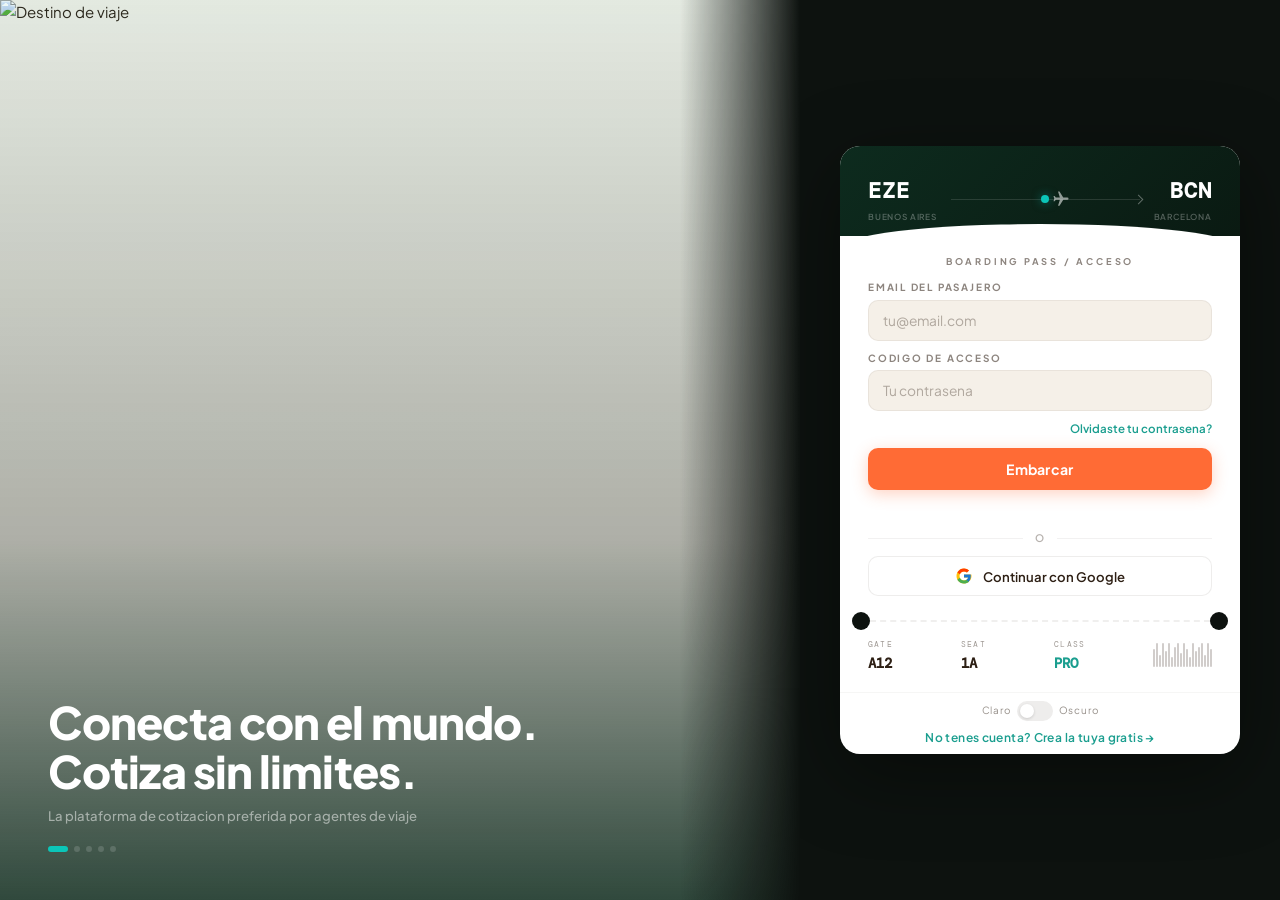
==== index.html @ 7a40c7ef "fix: itinerary date off-by-one (UTC timezone) + hide hotel alternatives in itinerary (v0.25.43 ?v=82" ====
<!DOCTYPE html>
<html lang="es">
<head>
<meta charset="UTF-8">
<meta name="viewport" content="width=device-width,initial-scale=1">
<title>Ermix · Cotizador</title>
<link rel="icon" type="image/png" sizes="32x32" href="ermix-brand-assets-v2/png/transparent/icon-gradient-32.png">
<link rel="icon" type="image/png" sizes="16x16" href="ermix-brand-assets-v2/png/transparent/icon-gradient-16.png">
<link rel="shortcut icon" type="image/png" href="ermix-brand-assets-v2/png/transparent/icon-gradient-32.png">

<script src="https://cdn.jsdelivr.net/npm/@supabase/supabase-js@2"></script>
<link href="https://fonts.googleapis.com/css2?family=DM+Sans:wght@400;500;700;800;900&family=Plus+Jakarta+Sans:wght@300;400;500;600;700;800&family=DM+Mono:wght@400;500&display=swap" rel="stylesheet">
<link rel="stylesheet" href="styles.css?v=82">
</head>
<body>
<div id="staging-banner" style="display:none;position:fixed;top:0;left:0;width:100%;height:28px;background:#FAEEDA;color:#854F0B;font-size:12px;font-family:sans-serif;align-items:center;justify-content:center;z-index:9999;border-bottom:1px solid #EF9F27;">Entorno de prueba — test.ermix.app</div>
<script>(function(){var b=document.getElementById('staging-banner');if(location.hostname==='test.ermix.app'){b.style.display='flex';document.body.style.paddingTop=(parseInt(document.body.style.paddingTop)||0)+28+'px';}})()</script>

<!-- LOGIN — Split + Boarding Pass -->
<div id="login-wall">
  <div class="login-split">
    <!-- LEFT: Travel photo -->
    <div class="login-photo">
      <img id="login-bg" src="" alt="Destino de viaje">
      <div class="login-photo-overlay"></div>
      <div class="login-photo-content">
        <div class="login-photo-logo"><div id="login-wm"></div></div>
        <h2 class="login-photo-h2">Conecta con el mundo.<br>Cotiza sin limites.</h2>
        <p class="login-photo-p">La plataforma de cotizacion preferida por agentes de viaje</p>
        <div class="login-photo-dots"><span class="login-photo-dot on"></span><span class="login-photo-dot"></span><span class="login-photo-dot"></span><span class="login-photo-dot"></span><span class="login-photo-dot"></span></div>
      </div>
    </div>
    <!-- RIGHT: Boarding pass ticket -->
    <div class="login-ticket-wrap">
      <div class="login-ticket">
        <!-- Header con ruta -->
        <div class="tk-hd">
          <div id="tk-hd-wm"></div>
          <div class="tk-route">
            <div><div class="tk-iata" id="tk-from">EZE</div><div class="tk-iata-sub">Buenos Aires</div></div>
            <div class="tk-route-line">
              <div class="tk-route-dot"></div>
              <svg width="18" height="18" viewBox="0 0 24 24" fill="rgba(255,255,255,.55)" stroke="none" style="position:absolute;left:calc(50% + 16px);top:50%;transform:translate(-50%,-50%) rotate(90deg)"><path d="M21 16v-2l-8-5V3.5A1.5 1.5 0 0 0 11.5 2 1.5 1.5 0 0 0 10 3.5V9l-8 5v2l8-2.5V19l-2 1.5V22l3.5-1 3.5 1v-1.5L13 19v-5.5l8 2.5z"/></svg>
            </div>
            <div style="text-align:right"><div class="tk-iata" id="tk-to">BCN</div><div class="tk-iata-sub" id="tk-to-city">Barcelona</div></div>
          </div>
        </div>
        <!-- Form -->
        <div class="tk-body">
          <div class="tk-subtitle">Boarding Pass / Acceso</div>
          <div style="margin-bottom:10px">
            <label class="tk-label">Email del pasajero</label>
            <input class="tk-input" id="li-email" type="email" placeholder="tu@email.com">
          </div>
          <div style="margin-bottom:4px">
            <label class="tk-label">Codigo de acceso</label>
            <input class="tk-input" id="li-pass" type="password" placeholder="Tu contrasena" onkeydown="if(event.key==='Enter')doLogin()">
          </div>
          <div style="text-align:right;margin-bottom:10px">
            <button onclick="showForgot()" class="tk-forgot" style="background:none;border:none;cursor:pointer">Olvidaste tu contrasena?</button>
          </div>
          <button class="tk-cta" onclick="doLogin()" id="li-btn">Embarcar</button>
          <div id="login-status" style="min-height:22px;margin-top:8px;text-align:center;font-size:.82rem"></div>
          <div class="tk-divider"><span>o</span></div>
          <button onclick="doLoginGoogle()" class="tk-google">
            <svg viewBox="0 0 48 48" width="18" height="18"><path fill="#FFC107" d="M43.6 20H24v8h11.3C33.7 33.1 29.3 36 24 36c-6.6 0-12-5.4-12-12s5.4-12 12-12c3 0 5.7 1.1 7.8 2.9l5.7-5.7C34.1 6.5 29.3 4 24 4 12.9 4 4 12.9 4 24s8.9 20 20 20c11 0 20-8.9 20-20 0-1.3-.1-2.7-.4-4z"/><path fill="#FF3D00" d="M6.3 14.7l6.6 4.8C14.5 15.1 18.9 12 24 12c3 0 5.7 1.1 7.8 2.9l5.7-5.7C34.1 6.5 29.3 4 24 4 16.3 4 9.7 8.4 6.3 14.7z"/><path fill="#4CAF50" d="M24 44c5.2 0 9.9-1.9 13.5-5L31.8 34c-2 1.4-4.5 2-7.8 2-5.2 0-9.6-3-11.3-7.3l-6.5 5C9.8 39.7 16.4 44 24 44z"/><path fill="#1976D2" d="M43.6 20H24v8h11.3c-.9 2.5-2.6 4.6-4.8 6l5.7 5c3.4-3.1 5.8-7.7 5.8-15 0-1.3-.1-2.7-.4-4z"/></svg>
            Continuar con Google
          </button>
        </div>
        <!-- Tear line -->
        <div class="tk-tear"><div class="tk-tear-c"></div><div class="tk-tear-line"></div><div class="tk-tear-c"></div></div>
        <!-- Footer -->
        <div class="tk-footer">
          <div><div class="tk-meta-label">Gate</div><div class="tk-meta-value">A12</div></div>
          <div><div class="tk-meta-label">Seat</div><div class="tk-meta-value">1A</div></div>
          <div><div class="tk-meta-label">Class</div><div class="tk-meta-value" style="color:#1B9E8F">PRO</div></div>
          <div class="tk-barcode"><span style="height:18px"></span><span style="height:24px"></span><span style="height:12px"></span><span style="height:24px"></span><span style="height:16px"></span><span style="height:24px"></span><span style="height:10px"></span><span style="height:20px"></span><span style="height:24px"></span><span style="height:14px"></span><span style="height:24px"></span><span style="height:18px"></span><span style="height:10px"></span><span style="height:24px"></span><span style="height:16px"></span><span style="height:20px"></span><span style="height:24px"></span><span style="height:12px"></span><span style="height:24px"></span><span style="height:18px"></span></div>
        </div>
        <!-- Theme toggle + access -->
        <div class="tk-theme-toggle">
          <span>Claro</span>
          <button class="tk-theme-sw" id="login-theme-sw" onclick="toggleTheme()" aria-label="Cambiar tema"></button>
          <span>Oscuro</span>
        </div>
        <div class="tk-access">
          <a href="register.html" style="color:#1B9E8F;text-decoration:none;font-weight:600;font-size:.75rem">No tenes cuenta? Crea la tuya gratis →</a>
        </div>
      </div>
    </div>
  </div>
</div>

<!-- INVITE ACCEPT SCREEN -->
<div id="invite-wall" class="auth-screen" style="display:none">
  <div class="auth-screen-inner">
    <div id="invite-wm" style="text-align:center;margin-bottom:8px"></div>
    <div class="auth-tag">Travel Platform for Agents</div>
    <div class="login-ticket" style="max-width:420px;margin:20px auto 0">
      <div class="tk-hd" style="padding:22px 32px 18px">
        <div class="tk-subtitle" style="color:rgba(255,255,255,.35);margin:0" id="invite-title">Crear tu cuenta</div>
        <div id="invite-info" style="padding:8px 12px;border-radius:8px;background:rgba(27,158,143,.1);border:1px solid rgba(27,158,143,.15);margin-top:10px;display:flex;align-items:center;gap:10px">
          <div style="font-size:.62rem;text-transform:uppercase;letter-spacing:1.5px;color:rgba(255,255,255,.35);font-weight:700">Invitado como</div>
          <div id="invite-rol-badge" style="font-size:.82rem;font-weight:700;color:#0BC5B8"></div>
        </div>
      </div>
      <div class="tk-body">
        <div style="margin-bottom:14px">
          <label class="tk-label">Nombre</label>
          <input class="tk-input" id="inv-accept-nm" placeholder="Tu nombre completo">
        </div>
        <div style="margin-bottom:14px">
          <label class="tk-label">Email</label>
          <input class="tk-input" id="inv-accept-em" type="email" readonly style="opacity:.6">
        </div>
        <div style="margin-bottom:14px">
          <label class="tk-label">Crear contrasena</label>
          <input class="tk-input" id="inv-accept-pass" type="password" placeholder="Minimo 6 caracteres">
        </div>
        <div style="margin-bottom:14px">
          <label class="tk-label">Confirmar contrasena</label>
          <input class="tk-input" id="inv-accept-pass2" type="password" placeholder="Repetir contrasena" onkeydown="if(event.key==='Enter')acceptInvite()">
        </div>
        <button class="tk-cta" onclick="acceptInvite()" id="inv-accept-btn">Crear cuenta</button>
        <div id="invite-status" style="min-height:22px;margin-top:8px;text-align:center;font-size:.82rem"></div>
        <div class="tk-divider"><span>o</span></div>
        <button onclick="acceptInviteGoogle()" class="tk-google">
          <svg viewBox="0 0 48 48" width="18" height="18"><path fill="#FFC107" d="M43.6 20H24v8h11.3C33.7 33.1 29.3 36 24 36c-6.6 0-12-5.4-12-12s5.4-12 12-12c3 0 5.7 1.1 7.8 2.9l5.7-5.7C34.1 6.5 29.3 4 24 4 12.9 4 4 12.9 4 24s8.9 20 20 20c11 0 20-8.9 20-20 0-1.3-.1-2.7-.4-4z"/><path fill="#FF3D00" d="M6.3 14.7l6.6 4.8C14.5 15.1 18.9 12 24 12c3 0 5.7 1.1 7.8 2.9l5.7-5.7C34.1 6.5 29.3 4 24 4 16.3 4 9.7 8.4 6.3 14.7z"/><path fill="#4CAF50" d="M24 44c5.2 0 9.9-1.9 13.5-5L31.8 34c-2 1.4-4.5 2-7.8 2-5.2 0-9.6-3-11.3-7.3l-6.5 5C9.8 39.7 16.4 44 24 44z"/><path fill="#1976D2" d="M43.6 20H24v8h11.3c-.9 2.5-2.6 4.6-4.8 6l5.7 5c3.4-3.1 5.8-7.7 5.8-15 0-1.3-.1-2.7-.4-4z"/></svg>
          Crear cuenta con Google
        </button>
        <div class="tk-access">Al crear tu cuenta aceptas los terminos de uso de ermix</div>
      </div>
    </div>
  </div>
</div>

<!-- RESET PASSWORD SCREEN -->
<div id="reset-wall" class="auth-screen" style="display:none">
  <div class="auth-screen-inner">
    <div id="reset-wm" style="text-align:center;margin-bottom:8px"></div>
    <div class="auth-tag">Travel Platform for Agents</div>
    <div class="login-ticket" style="max-width:420px;margin:20px auto 0">
      <div class="tk-hd" style="padding:22px 32px 18px">
        <div class="tk-subtitle" style="color:rgba(255,255,255,.35);margin:0">Restablecer contrasena</div>
        <div id="reset-info" style="margin-top:10px;display:flex;align-items:center;gap:12px">
          <div style="width:36px;height:36px;border-radius:50%;background:rgba(11,197,184,.15);display:flex;align-items:center;justify-content:center;flex-shrink:0">
            <svg width="16" height="16" viewBox="0 0 24 24" fill="none" stroke="#0BC5B8" stroke-width="1.5" stroke-linecap="round" stroke-linejoin="round"><path d="M20 21v-2a4 4 0 0 0-4-4H8a4 4 0 0 0-4 4v2"/><circle cx="12" cy="7" r="4"/></svg>
          </div>
          <div>
            <div style="font-size:.85rem;font-weight:600;color:white" id="reset-user-name"></div>
            <div style="font-size:.72rem;color:rgba(255,255,255,.35)" id="reset-user-email"></div>
          </div>
        </div>
      </div>
      <div class="tk-body">
        <div style="margin-bottom:14px">
          <label class="tk-label">Nueva contrasena</label>
          <input class="tk-input" id="reset-pass" type="password" placeholder="Minimo 6 caracteres">
        </div>
        <div style="margin-bottom:14px">
          <label class="tk-label">Confirmar contrasena</label>
          <input class="tk-input" id="reset-pass2" type="password" placeholder="Repetir contrasena" onkeydown="if(event.key==='Enter')doManualReset()">
        </div>
        <button class="tk-cta" onclick="doManualReset()" id="reset-btn">Guardar contrasena</button>
        <div id="reset-status" style="min-height:22px;margin-top:8px;text-align:center;font-size:.82rem"></div>
        <div class="tk-access">Despues de guardar podras iniciar sesion con tu nueva contrasena</div>
      </div>
    </div>
  </div>
</div>

<!-- SIDEBAR v3 -->
<div id="sidebar" style="display:none">

  <!-- Toggle hamburger / chevron -->
  <button id="sb-toggle" onclick="_toggleSidebar()" title="Menú" aria-label="Abrir/cerrar menú">
    <svg id="sb-ico-open" viewBox="0 0 24 24"><line x1="3" y1="6" x2="21" y2="6"/><line x1="3" y1="12" x2="21" y2="12"/><line x1="3" y1="18" x2="21" y2="18"/></svg>
    <svg id="sb-ico-close" viewBox="0 0 24 24"><polyline points="15 18 9 12 15 6"/></svg>
  </button>

  <!-- Inicio — todos -->
  <button class="sb-item on" onclick="switchTab('inicio')" title="Inicio" data-tab="inicio" data-role="agente agencia admin">
    <svg viewBox="0 0 24 24"><rect x="3" y="3" width="7" height="9" rx="1"/><rect x="14" y="3" width="7" height="5" rx="1"/><rect x="14" y="12" width="7" height="9" rx="1"/><rect x="3" y="16" width="7" height="5" rx="1"/></svg>
    <span class="sb-lbl">Inicio</span>
  </button>

  <!-- Cotizar — solo agente -->
  <button class="sb-item" onclick="switchTab('form')" title="Nueva cotización" data-tab="form" data-role="agente">
    <svg viewBox="0 0 24 24"><path d="M11 4H4a2 2 0 0 0-2 2v14a2 2 0 0 0 2 2h14a2 2 0 0 0 2-2v-7"/><path d="M18.5 2.5a2.121 2.121 0 0 1 3 3L12 15l-4 1 1-4 9.5-9.5z"/></svg>
    <span class="sb-lbl">Cotizar</span>
  </button>

  <!-- CRM — solo agente -->
  <button class="sb-item" onclick="switchTab('crm')" title="CRM" data-tab="crm" data-role="agente">
    <svg viewBox="0 0 24 24"><path d="M17 21v-2a4 4 0 0 0-4-4H5a4 4 0 0 0-4 4v2"/><circle cx="9" cy="7" r="4"/><path d="M23 21v-2a4 4 0 0 0-3-3.87"/><path d="M16 3.13a4 4 0 0 1 0 7.75"/></svg>
    <span class="sb-lbl">CRM</span>
  </button>
  <div class="sb-div" data-role="agente"></div>

  <!-- Proveedores — solo agente -->
  <button class="sb-item" onclick="switchTab('providers')" title="Proveedores" data-tab="providers" data-role="agente">
    <svg viewBox="0 0 24 24"><rect x="2" y="7" width="20" height="14" rx="2"/><path d="M16 7V5a2 2 0 0 0-2-2h-4a2 2 0 0 0-2 2v2"/><path d="M12 12v4"/><path d="M2 12h20"/></svg>
    <span class="sb-lbl">Proveedores</span>
  </button>

  <!-- Promociones — solo agente -->
  <button class="sb-item" onclick="switchTab('promos')" title="Promociones" data-tab="promos" data-role="agente">
    <svg viewBox="0 0 24 24"><path d="M20.84 4.61a5.5 5.5 0 0 0-7.78 0L12 5.67l-1.06-1.06a5.5 5.5 0 0 0-7.78 7.78l1.06 1.06L12 21.23l7.78-7.78 1.06-1.06a5.5 5.5 0 0 0 0-7.78z"/></svg>
    <span class="sb-lbl">Promociones</span>
  </button>

  <!-- Promos vigentes — solo agente (RO de la agencia) -->
  <button class="sb-item" onclick="switchTab('promosvig')" title="Promos vigentes" data-tab="promosvig" data-role="agente">
    <svg viewBox="0 0 24 24"><path d="M12 2L2 7l10 5 10-5-10-5z"/><path d="M2 17l10 5 10-5"/><path d="M2 12l10 5 10-5"/></svg>
    <span class="sb-lbl">Promos vigentes</span>
  </button>

  <!-- Ingresos — solo agente -->
  <button class="sb-item" onclick="switchTab('ingresos')" title="Ingresos" data-tab="ingresos" data-role="agente">
    <svg viewBox="0 0 24 24"><line x1="12" y1="1" x2="12" y2="23"/><path d="M17 5H9.5a3.5 3.5 0 0 0 0 7h5a3.5 3.5 0 0 1 0 7H6"/></svg>
    <span class="sb-lbl">Ingresos</span>
  </button>

  <!-- Mi Agencia — solo agencia -->
  <button class="sb-item" onclick="switchTab('agency')" title="Mi Agencia" data-tab="agency" data-role="agencia">
    <svg viewBox="0 0 24 24"><path d="M3 9l9-7 9 7v11a2 2 0 0 1-2 2H5a2 2 0 0 1-2-2z"/><path d="M9 22V12h6v10"/></svg>
    <span class="sb-lbl">Mi Agencia</span>
  </button>

  <!-- Gestion — solo admin -->
  <button class="sb-item" onclick="switchTab('admin')" title="Gestion" data-tab="admin" data-role="admin">
    <svg viewBox="0 0 24 24"><circle cx="12" cy="12" r="3"/><path d="M19.4 15a1.65 1.65 0 0 0 .33 1.82l.06.06a2 2 0 0 1 0 2.83 2 2 0 0 1-2.83 0l-.06-.06a1.65 1.65 0 0 0-1.82-.33 1.65 1.65 0 0 0-1 1.51V21a2 2 0 0 1-2 2 2 2 0 0 1-2-2v-.09A1.65 1.65 0 0 0 9 19.4a1.65 1.65 0 0 0-1.82.33l-.06.06a2 2 0 0 1-2.83 0 2 2 0 0 1 0-2.83l.06-.06A1.65 1.65 0 0 0 4.68 15a1.65 1.65 0 0 0-1.51-1H3a2 2 0 0 1-2-2 2 2 0 0 1 2-2h.09A1.65 1.65 0 0 0 4.6 9a1.65 1.65 0 0 0-.33-1.82l-.06-.06a2 2 0 0 1 0-2.83 2 2 0 0 1 2.83 0l.06.06A1.65 1.65 0 0 0 9 4.68a1.65 1.65 0 0 0 1-1.51V3a2 2 0 0 1 2-2 2 2 0 0 1 2 2v.09a1.65 1.65 0 0 0 1 1.51 1.65 1.65 0 0 0 1.82-.33l.06-.06a2 2 0 0 1 2.83 0 2 2 0 0 1 0 2.83l-.06.06A1.65 1.65 0 0 0 19.4 9a1.65 1.65 0 0 0 1.51 1H21a2 2 0 0 1 2 2 2 2 0 0 1-2 2h-.09a1.65 1.65 0 0 0-1.51 1z"/></svg>
    <span class="sb-lbl">Gestion</span>
  </button>

  <!-- Soporte — todos los roles -->
  <button class="sb-item" onclick="switchTab('support')" title="Soporte" data-tab="support" data-role="admin agencia agente">
    <svg viewBox="0 0 24 24"><path d="M21 15a2 2 0 0 1-2 2H7l-4 4V5a2 2 0 0 1 2-2h14a2 2 0 0 1 2 2z"/></svg>
    <span class="sb-lbl">Soporte</span>
  </button>

  <!-- Config — solo admin -->
  <button class="sb-item" onclick="switchTab('adminconfig')" title="Config" data-tab="adminconfig" data-role="admin">
    <svg viewBox="0 0 24 24"><polyline points="22 12 18 12"/><polyline points="6 12 2 12"/><circle cx="12" cy="12" r="4"/></svg>
    <span class="sb-lbl">Config</span>
  </button>

  <div class="sb-div"></div>

  <!-- Profile dropdown trigger -->
  <div id="sb-prof-dd" style="position:relative;margin-top:auto">
    <div id="sb-avatar" onclick="_toggleProfDD(event)" title="Mi perfil">DL</div>
    <!-- Expanded label (sidebar open) -->
    <div id="sb-prof-label" onclick="_toggleProfDD(event)" style="display:none;cursor:pointer;padding:0 12px 8px;margin-top:6px">
      <div style="font-size:.78rem;font-weight:700;color:var(--text);white-space:nowrap;overflow:hidden;text-overflow:ellipsis;max-width:136px;line-height:1.3" id="sb-prof-nm"></div>
      <div id="sb-prof-rolbadge" style="font-size:.6rem;font-weight:700;letter-spacing:1.5px;text-transform:uppercase;color:var(--primary);margin-top:4px"></div>
      <div id="sb-version" style="font-size:.56rem;font-weight:500;color:var(--g3);margin-top:6px;letter-spacing:.5px;opacity:.7"></div>
    </div>
    <!-- Dropdown panel -->
    <div id="sb-prof-menu" class="prof-dd"></div>
  </div>
</div>

<!-- BOTTOM NAVIGATION — mobile only, shown by JS after login -->
<nav id="bottom-nav">
  <button class="bnav-item on" data-tab="inicio" data-role="agente agencia admin" onclick="switchTab('inicio')">
    <svg viewBox="0 0 24 24" fill="none" stroke="currentColor" stroke-width="1.8" stroke-linecap="round" stroke-linejoin="round"><rect x="3" y="3" width="7" height="9" rx="1"/><rect x="14" y="3" width="7" height="5" rx="1"/><rect x="14" y="12" width="7" height="9" rx="1"/><rect x="3" y="16" width="7" height="5" rx="1"/></svg>
    <span>Inicio</span>
  </button>
  <button class="bnav-item" data-tab="form" data-role="agente" onclick="switchTab('form')">
    <svg viewBox="0 0 24 24" fill="none" stroke="currentColor" stroke-width="1.8" stroke-linecap="round" stroke-linejoin="round"><path d="M11 4H4a2 2 0 0 0-2 2v14a2 2 0 0 0 2 2h14a2 2 0 0 0 2-2v-7"/><path d="M18.5 2.5a2.121 2.121 0 0 1 3 3L12 15l-4 1 1-4 9.5-9.5z"/></svg>
    <span>Cotizar</span>
  </button>
  <button class="bnav-item" data-tab="crm" data-role="agente" onclick="switchTab('crm')">
    <svg viewBox="0 0 24 24" fill="none" stroke="currentColor" stroke-width="1.8" stroke-linecap="round" stroke-linejoin="round"><path d="M17 21v-2a4 4 0 0 0-4-4H5a4 4 0 0 0-4 4v2"/><circle cx="9" cy="7" r="4"/><path d="M23 21v-2a4 4 0 0 0-3-3.87"/><path d="M16 3.13a4 4 0 0 1 0 7.75"/></svg>
    <span>CRM</span>
  </button>
  <button class="bnav-item" data-tab="agency" data-role="agencia" onclick="switchTab('agency')">
    <svg viewBox="0 0 24 24" fill="none" stroke="currentColor" stroke-width="1.8" stroke-linecap="round" stroke-linejoin="round"><path d="M3 9l9-7 9 7v11a2 2 0 0 1-2 2H5a2 2 0 0 1-2-2z"/><path d="M9 22V12h6v10"/></svg>
    <span>Agencia</span>
  </button>
  <button class="bnav-item" data-tab="admin" data-role="admin" onclick="switchTab('admin')">
    <svg viewBox="0 0 24 24" fill="none" stroke="currentColor" stroke-width="1.8" stroke-linecap="round" stroke-linejoin="round"><circle cx="12" cy="12" r="3"/><path d="M19.4 15a1.65 1.65 0 0 0 .33 1.82l.06.06a2 2 0 0 1-2.83 2.83l-.06-.06a1.65 1.65 0 0 0-1.82-.33 1.65 1.65 0 0 0-1 1.51V21a2 2 0 0 1-4 0v-.09A1.65 1.65 0 0 0 9 19.4a1.65 1.65 0 0 0-1.82.33l-.06.06a2 2 0 0 1-2.83-2.83l.06-.06A1.65 1.65 0 0 0 4.68 15a1.65 1.65 0 0 0-1.51-1H3a2 2 0 0 1 0-4h.09A1.65 1.65 0 0 0 4.6 9a1.65 1.65 0 0 0-.33-1.82l-.06-.06a2 2 0 0 1 2.83-2.83l.06.06A1.65 1.65 0 0 0 9 4.68V3a2 2 0 0 1 4 0v.09a1.65 1.65 0 0 0 1 1.51 1.65 1.65 0 0 0 1.82-.33l.06-.06a2 2 0 0 1 2.83 2.83l-.06.06A1.65 1.65 0 0 0 19.4 9a1.65 1.65 0 0 0 1.51 1H21a2 2 0 0 1 0 4h-.09a1.65 1.65 0 0 0-1.51 1z"/></svg>
    <span>Gestion</span>
  </button>
  <button class="bnav-item" data-tab="support" data-role="agente agencia admin" onclick="switchTab('support')">
    <svg viewBox="0 0 24 24" fill="none" stroke="currentColor" stroke-width="1.8" stroke-linecap="round" stroke-linejoin="round"><path d="M21 15a2 2 0 0 1-2 2H7l-4 4V5a2 2 0 0 1 2-2h14a2 2 0 0 1 2 2z"/></svg>
    <span>Soporte</span>
  </button>
  <button class="bnav-item" data-tab="config" data-role="agente agencia admin" onclick="switchTab('config')">
    <svg viewBox="0 0 24 24" fill="none" stroke="currentColor" stroke-width="1.8" stroke-linecap="round" stroke-linejoin="round"><path d="M20 21v-2a4 4 0 0 0-4-4H8a4 4 0 0 0-4 4v2"/><circle cx="12" cy="7" r="4"/></svg>
    <span>Perfil</span>
  </button>
</nav>

<!-- APP -->
<div id="ui" style="display:none">
<div id="hdr">
  <div id="hdr-logo-wrap" style="cursor:pointer;display:flex;align-items:center" onclick="switchTab('inicio')">
    <svg id="hdr-wm" height="22"></svg>
  </div>
  <div id="hdr-right">
    <span id="hdr-user"></span>
    <span id="hdr-role-badge" class="hdr-badge" style="display:none">ADMIN</span>
    <button id="hdr-theme-toggle" class="hdr-btn" onclick="toggleTheme()" aria-label="Cambiar tema" style="padding:6px 9px" title="Cambiar tema">
      <svg id="theme-ico-moon" width="15" height="15" viewBox="0 0 24 24" fill="none" stroke="currentColor" stroke-width="1.8" stroke-linecap="round" stroke-linejoin="round"><path d="M21 12.79A9 9 0 1 1 11.21 3 7 7 0 0 0 21 12.79z"/></svg>
      <svg id="theme-ico-sun" width="15" height="15" viewBox="0 0 24 24" fill="none" stroke="currentColor" stroke-width="1.8" stroke-linecap="round" stroke-linejoin="round" style="display:none"><circle cx="12" cy="12" r="5"/><line x1="12" y1="1" x2="12" y2="3"/><line x1="12" y1="21" x2="12" y2="23"/><line x1="4.22" y1="4.22" x2="5.64" y2="5.64"/><line x1="18.36" y1="18.36" x2="19.78" y2="19.78"/><line x1="1" y1="12" x2="3" y2="12"/><line x1="21" y1="12" x2="23" y2="12"/><line x1="4.22" y1="19.78" x2="5.64" y2="18.36"/><line x1="18.36" y1="5.64" x2="19.78" y2="4.22"/></svg>
    </button>
    <button class="hdr-btn" onclick="doLogout()">
      <svg width="14" height="14" viewBox="0 0 24 24" fill="none" stroke="currentColor" stroke-width="1.8" stroke-linecap="round" stroke-linejoin="round"><path d="M9 21H5a2 2 0 0 1-2-2V5a2 2 0 0 1 2-2h4"/><polyline points="16 17 21 12 16 7"/><line x1="21" y1="12" x2="9" y2="12"/></svg>
      Salir
    </button>
  </div>
</div>
<div class="wrap">

<!-- ═══ INICIO ═══ -->
<div id="tab-inicio" class="panel on">
  <!-- Admin dashboard (solo admin) -->
  <div id="inicio-admin" style="display:none">
    <div class="intro-bar" style="margin-bottom:16px">
      <h2 id="inicio-saludo-admin">Hola.</h2>
      <p>Panel de control global de ermix.</p>
    </div>
    <!-- Alerta tickets soporte -->
    <div id="adm-tickets-alert" class="card" style="display:none;margin-bottom:20px;border-left:3px solid #FF6B35">
      <div class="card-body" style="padding:16px 20px"></div>
    </div>
    <div class="dm-grid">
      <div class="dm-card">
        <div class="dm-card-label"><svg width="12" height="12" viewBox="0 0 24 24" fill="none" stroke="currentColor" stroke-width="2" stroke-linecap="round" stroke-linejoin="round"><path d="M6 22V4a2 2 0 0 1 2-2h8a2 2 0 0 1 2 2v18Z"/><path d="M6 12H4a2 2 0 0 0-2 2v6a2 2 0 0 0 2 2h2"/><path d="M18 9h2a2 2 0 0 1 2 2v9a2 2 0 0 1-2 2h-2"/></svg>Agencias</div>
        <div class="dm-card-val grad" id="met-adm-agencies">—</div>
        <div class="dm-card-sub">activas en la plataforma</div>
        <div class="dm-card-bar"><div class="dm-card-bar-fill" id="met-adm-agencies-bar" style="width:0%"></div></div>
      </div>
      <div class="dm-card">
        <div class="dm-card-label"><svg width="12" height="12" viewBox="0 0 24 24" fill="none" stroke="currentColor" stroke-width="2" stroke-linecap="round" stroke-linejoin="round"><path d="M16 21v-2a4 4 0 0 0-4-4H6a4 4 0 0 0-4 4v2"/><circle cx="9" cy="7" r="4"/><path d="M22 21v-2a4 4 0 0 0-3-3.87"/><path d="M16 3.13a4 4 0 0 1 0 7.75"/></svg>Agentes</div>
        <div class="dm-card-val" id="met-adm-agents" style="color:#9B7FD4">—</div>
        <div class="dm-card-sub">registrados en total</div>
        <div class="dm-card-bar"><div class="dm-card-bar-fill" id="met-adm-agents-bar" style="width:0%;background:#9B7FD4"></div></div>
      </div>
      <div class="dm-card">
        <div class="dm-card-label"><svg width="12" height="12" viewBox="0 0 24 24" fill="none" stroke="currentColor" stroke-width="2" stroke-linecap="round" stroke-linejoin="round"><path d="M14 2H6a2 2 0 0 0-2 2v16a2 2 0 0 0 2 2h12a2 2 0 0 0 2-2V8z"/><polyline points="14 2 14 8 20 8"/></svg>Cotizaciones</div>
        <div class="dm-card-val" id="met-adm-quotes" style="color:#0EA5E9">—</div>
        <div class="dm-card-sub">generadas en la plataforma</div>
        <div class="dm-card-bar"><div class="dm-card-bar-fill" id="met-adm-quotes-bar" style="width:0%;background:#0EA5E9"></div></div>
      </div>
      <div class="dm-card">
        <div class="dm-card-label"><svg width="12" height="12" viewBox="0 0 24 24" fill="none" stroke="currentColor" stroke-width="2" stroke-linecap="round" stroke-linejoin="round"><path d="M22 11.08V12a10 10 0 1 1-5.93-9.14"/><polyline points="22 4 12 14.01 9 11.01"/></svg>Confirmadas</div>
        <div class="dm-card-val" id="met-adm-confirmed" style="color:#22c55e">—</div>
        <div class="dm-card-sub">viajes vendidos</div>
        <div class="dm-card-bar"><div class="dm-card-bar-fill" id="met-adm-confirmed-bar" style="width:0%;background:#22c55e"></div></div>
      </div>
    </div>
    <!-- Top destinos -->
    <div class="dm-wide" style="margin-top:16px">
      <div class="dm-wide-hd">
        <span class="dm-wide-ttl">Destinos mas cotizados</span>
      </div>
      <div id="adm-top-destinos" style="padding:8px 0;font-size:.82rem;color:var(--g3)">Cargando...</div>
    </div>
  </div>

  <!-- Agencia dashboard (solo agencia) -->
  <div id="inicio-agencia" style="display:none">
    <div class="intro-bar" style="margin-bottom:16px">
      <h2 id="inicio-saludo-agencia">Hola.</h2>
      <p>Resumen de tu agencia.</p>
    </div>
    <div class="dm-grid">
      <div class="dm-card">
        <div class="dm-card-label"><svg width="12" height="12" viewBox="0 0 24 24" fill="none" stroke="currentColor" stroke-width="2" stroke-linecap="round" stroke-linejoin="round"><path d="M16 21v-2a4 4 0 0 0-4-4H6a4 4 0 0 0-4 4v2"/><circle cx="9" cy="7" r="4"/><path d="M22 21v-2a4 4 0 0 0-3-3.87"/><path d="M16 3.13a4 4 0 0 1 0 7.75"/></svg>Agentes</div>
        <div class="dm-card-val grad" id="met-agc-agents">—</div>
        <div class="dm-card-sub">en tu equipo</div>
        <div class="dm-card-bar"><div class="dm-card-bar-fill" id="met-agc-agents-bar" style="width:0%"></div></div>
      </div>
      <div class="dm-card">
        <div class="dm-card-label"><svg width="12" height="12" viewBox="0 0 24 24" fill="none" stroke="currentColor" stroke-width="2" stroke-linecap="round" stroke-linejoin="round"><path d="M14 2H6a2 2 0 0 0-2 2v16a2 2 0 0 0 2 2h12a2 2 0 0 0 2-2V8z"/><polyline points="14 2 14 8 20 8"/></svg>Cotizaciones</div>
        <div class="dm-card-val" id="met-agc-quotes" style="color:#0EA5E9">—</div>
        <div class="dm-card-sub">de toda la agencia</div>
        <div class="dm-card-bar"><div class="dm-card-bar-fill" id="met-agc-quotes-bar" style="width:0%;background:#0EA5E9"></div></div>
      </div>
      <div class="dm-card">
        <div class="dm-card-label"><svg width="12" height="12" viewBox="0 0 24 24" fill="none" stroke="currentColor" stroke-width="2" stroke-linecap="round" stroke-linejoin="round"><polyline points="20 6 9 17 4 12"/></svg>Confirmadas</div>
        <div class="dm-card-val" id="met-agc-confirmed" style="color:#22c55e">—</div>
        <div class="dm-card-sub">viajes vendidos</div>
        <div class="dm-card-bar"><div class="dm-card-bar-fill" id="met-agc-confirmed-bar" style="width:0%;background:#22c55e"></div></div>
      </div>
      <div class="dm-card">
        <div class="dm-card-label"><svg width="12" height="12" viewBox="0 0 24 24" fill="none" stroke="currentColor" stroke-width="2" stroke-linecap="round" stroke-linejoin="round"><path d="M17 21v-2a4 4 0 0 0-4-4H5a4 4 0 0 0-4 4v2"/><circle cx="9" cy="7" r="4"/></svg>Clientes</div>
        <div class="dm-card-val" id="met-agc-clients" style="color:#9B7FD4">—</div>
        <div class="dm-card-sub">de tus agentes</div>
        <div class="dm-card-bar"><div class="dm-card-bar-fill" id="met-agc-clients-bar" style="width:0%;background:#9B7FD4"></div></div>
      </div>
    </div>
    <!-- Comisiones agencia -->
    <div class="dm-wide" style="margin-bottom:20px">
      <div class="dm-wide-hd">
        <span class="dm-wide-ttl">Comisiones estimadas de la agencia · USD</span>
      </div>
      <div class="dm-com-row">
        <div class="dm-com-item">
          <div class="dm-com-item-lbl">Total</div>
          <div class="dm-com-item-val tq" id="met-agc-com">—</div>
        </div>
        <div class="dm-com-item">
          <div class="dm-com-item-lbl">Confirmadas</div>
          <div class="dm-com-item-val com-ok" id="met-agc-com-conf">—</div>
        </div>
        <div class="dm-com-item">
          <div class="dm-com-item-lbl">En proceso</div>
          <div class="dm-com-item-val muted" id="met-agc-com-pend">—</div>
        </div>
      </div>
    </div>
    <!-- Top agentes -->
    <div class="dm-wide">
      <div class="dm-wide-hd">
        <span class="dm-wide-ttl">Rendimiento por agente</span>
      </div>
      <div id="agc-top-agentes" style="padding:8px 0;font-size:.82rem;color:var(--g3)">Cargando...</div>
    </div>
  </div>

  <!-- Agente dashboard -->
  <div id="inicio-agent">
  <!-- Aprobadas alert -->
  <div id="dash-aprobadas-alert" class="card" style="display:none;margin-bottom:12px;border-left:3px solid #22c55e">
    <div class="card-body" style="padding:16px 20px"></div>
  </div>
  <!-- Revision alerts -->
  <div id="dash-revision-alert" class="card" style="display:none;margin-bottom:20px;border-left:3px solid #FF6B35">
    <div class="card-body" style="padding:16px 20px"></div>
  </div>
  <!-- Quick actions -->
  <div class="quick-actions">
    <div class="qa-card qa-card-pri" onclick="switchTab('form')">
      <div class="qa-card-ico"><svg width="18" height="18" viewBox="0 0 24 24" fill="none" stroke="white" stroke-width="1.8" stroke-linecap="round" stroke-linejoin="round"><line x1="12" y1="5" x2="12" y2="19"/><line x1="5" y1="12" x2="19" y2="12"/></svg></div>
      <div class="qa-card-label">Nueva cotización</div>
      <div class="qa-card-sub">Crear desde cero</div>
    </div>
    <div class="qa-card" onclick="switchTab('history')">
      <div class="qa-card-ico"><svg width="18" height="18" viewBox="0 0 24 24" fill="none" stroke="currentColor" stroke-width="1.8" stroke-linecap="round" stroke-linejoin="round"><path d="M14 2H6a2 2 0 0 0-2 2v16a2 2 0 0 0 2 2h12a2 2 0 0 0 2-2V8z"/><polyline points="14 2 14 8 20 8"/></svg></div>
      <div class="qa-card-label">Historial</div>
      <div class="qa-card-count" id="qac-hist">—</div>
      <div class="qa-card-sub">cotizaciones guardadas</div>
    </div>
    <div class="qa-card" onclick="switchTab('clients')">
      <div class="qa-card-ico"><svg width="18" height="18" viewBox="0 0 24 24" fill="none" stroke="currentColor" stroke-width="1.8" stroke-linecap="round" stroke-linejoin="round"><path d="M17 21v-2a4 4 0 0 0-4-4H5a4 4 0 0 0-4 4v2"/><circle cx="9" cy="7" r="4"/><path d="M23 21v-2a4 4 0 0 0-3-3.87"/><path d="M16 3.13a4 4 0 0 1 0 7.75"/></svg></div>
      <div class="qa-card-label">Clientes</div>
      <div class="qa-card-count" id="qac-clients">—</div>
      <div class="qa-card-sub">en tu base de datos</div>
    </div>
  </div>
  <!-- Date filter -->
  <div class="date-tabs">
    <span style="font-size:.74rem;font-weight:600;color:var(--g4);align-self:center;margin-right:4px">Período:</span>
    <button class="date-tab on" data-period="month" onclick="_setDashPeriod('month',this)">Este mes</button>
    <button class="date-tab" data-period="year" onclick="_setDashPeriod('year',this)">Este año</button>
    <button class="date-tab" data-period="all" onclick="_setDashPeriod('all',this)">Todo</button>
  </div>
  <!-- Metric cards -->
  <div class="dm-grid">
    <div class="dm-card">
      <div class="dm-card-label"><svg width="12" height="12" viewBox="0 0 24 24" fill="none" stroke="currentColor" stroke-width="2" stroke-linecap="round" stroke-linejoin="round"><path d="M14 2H6a2 2 0 0 0-2 2v16a2 2 0 0 0 2 2h12a2 2 0 0 0 2-2V8z"/><polyline points="14 2 14 8 20 8"/></svg>Cotizaciones</div>
      <div class="dm-card-val grad" id="met-cot">—</div>
      <div class="dm-card-sub" id="met-cot-sub">en el período</div>
      <div class="dm-card-bar"><div class="dm-card-bar-fill" id="met-cot-bar" style="width:0%"></div></div>
    </div>
    <div class="dm-card">
      <div class="dm-card-label"><svg width="12" height="12" viewBox="0 0 24 24" fill="none" stroke="currentColor" stroke-width="2" stroke-linecap="round" stroke-linejoin="round"><polyline points="20 6 9 17 4 12"/></svg>Confirmadas</div>
      <div class="dm-card-val" id="met-conf" style="color:#22c55e">—</div>
      <div class="dm-card-sub" id="met-conf-sub">viajes confirmados</div>
      <div class="dm-card-bar"><div class="dm-card-bar-fill" id="met-conf-bar" style="width:0%;background:#22c55e"></div></div>
    </div>
    <div class="dm-card">
      <div class="dm-card-label"><svg width="12" height="12" viewBox="0 0 24 24" fill="none" stroke="currentColor" stroke-width="2" stroke-linecap="round" stroke-linejoin="round"><polyline points="22 12 18 12 15 21 9 3 6 12 2 12"/></svg>En proceso</div>
      <div class="dm-card-val" id="met-act" style="color:#f59e0b">—</div>
      <div class="dm-card-sub">enviadas al cliente</div>
      <div class="dm-card-bar"><div class="dm-card-bar-fill" id="met-act-bar" style="width:0%;background:#f59e0b"></div></div>
    </div>
    <div class="dm-card">
      <div class="dm-card-label"><svg width="12" height="12" viewBox="0 0 24 24" fill="none" stroke="currentColor" stroke-width="2" stroke-linecap="round" stroke-linejoin="round"><path d="M17 21v-2a4 4 0 0 0-4-4H5a4 4 0 0 0-4 4v2"/><circle cx="9" cy="7" r="4"/></svg>Clientes</div>
      <div class="dm-card-val" id="met-clients">—</div>
      <div class="dm-card-sub">en tu base de datos</div>
      <div class="dm-card-bar"><div class="dm-card-bar-fill" id="met-clients-bar" style="width:0%;background:#8b5cf6"></div></div>
    </div>
    <div class="dm-card" onclick="switchTab('ingresos')" style="cursor:pointer">
      <div class="dm-card-label"><svg width="12" height="12" viewBox="0 0 24 24" fill="none" stroke="currentColor" stroke-width="2" stroke-linecap="round" stroke-linejoin="round"><line x1="12" y1="1" x2="12" y2="23"/><path d="M17 5H9.5a3.5 3.5 0 0 0 0 7h5a3.5 3.5 0 0 1 0 7H6"/></svg>Ingresos del mes</div>
      <div class="dm-card-val grad" id="met-ingresos-mes">—</div>
      <div class="dm-card-sub">USD cobrados este mes</div>
      <div class="dm-card-bar"><div class="dm-card-bar-fill" id="met-ingresos-bar" style="width:0%;background:var(--primary)"></div></div>
    </div>
    <div class="dm-card" onclick="switchTab('history')" style="cursor:pointer">
      <div class="dm-card-label"><svg width="12" height="12" viewBox="0 0 24 24" fill="none" stroke="currentColor" stroke-width="2" stroke-linecap="round" stroke-linejoin="round"><path d="M22 11.08V12a10 10 0 1 1-5.93-9.14"/><polyline points="22 4 12 14.01 9 11.01"/></svg>Reservas activas</div>
      <div class="dm-card-val" id="met-reservas-act" style="color:#22c55e">—</div>
      <div class="dm-card-sub">viajes confirmados</div>
    </div>
  </div>
  <!-- Commissions + status dist -->
  <div class="dm-wide" style="margin-bottom:20px">
    <div class="dm-wide-hd">
      <span class="dm-wide-ttl">Comisiones estimadas · USD</span>
      <span style="font-size:.7rem;color:var(--g4)">Basado en datos cargados en cada cotización</span>
    </div>
    <div class="dm-com-row">
      <div class="dm-com-item">
        <div class="dm-com-item-lbl">Total período</div>
        <div class="dm-com-item-val tq" id="met-com">—</div>
      </div>
      <div class="dm-com-item">
        <div class="dm-com-item-lbl">Confirmadas</div>
        <div class="dm-com-item-val com-ok" id="met-com-conf">—</div>
      </div>
      <div class="dm-com-item">
        <div class="dm-com-item-lbl">En proceso</div>
        <div class="dm-com-item-val muted" id="met-com-pend">—</div>
      </div>
    </div>
    <div class="stat-dist">
      <div class="stat-dist-lbl">Distribución de estados</div>
      <div class="stat-bar" id="stat-bar-track">
        <div class="stat-bar-seg stat-bar-borrador" id="seg-borrador" style="width:25%"></div>
        <div class="stat-bar-seg stat-bar-enviada" id="seg-enviada" style="width:25%"></div>
        <div class="stat-bar-seg stat-bar-confirmada" id="seg-confirmada" style="width:25%"></div>
        <div class="stat-bar-seg stat-bar-cancelada" id="seg-cancelada" style="width:25%"></div>
      </div>
      <div class="stat-legend">
        <span class="stat-legend-item"><span class="stat-legend-dot" style="background:#94a3b8"></span><span id="leg-borrador">Borradores</span></span>
        <span class="stat-legend-item"><span class="stat-legend-dot" style="background:#f59e0b"></span><span id="leg-enviada">Enviadas</span></span>
        <span class="stat-legend-item"><span class="stat-legend-dot" style="background:#22c55e"></span><span id="leg-confirmada">Confirmadas</span></span>
        <span class="stat-legend-item"><span class="stat-legend-dot" style="background:#ef4444"></span><span id="leg-cancelada">Canceladas</span></span>
      </div>
    </div>
  </div>
  <!-- Promociones (solo agente) -->
  <div class="card" id="inicio-promos-card" style="margin-bottom:20px">
    <div class="card-hd">
      <div class="card-ico"><svg width="16" height="16" viewBox="0 0 24 24" fill="none" stroke="currentColor" stroke-width="1.5" stroke-linecap="round" stroke-linejoin="round"><path d="M20.84 4.61a5.5 5.5 0 0 0-7.78 0L12 5.67l-1.06-1.06a5.5 5.5 0 0 0-7.78 7.78l1.06 1.06L12 21.23l7.78-7.78 1.06-1.06a5.5 5.5 0 0 0 0-7.78z"/></svg></div>
      <div><div class="card-ttl">Mis Promociones</div><div class="card-sub">Clic en una para cargar la cotizacion</div></div>
      <button class="btn btn-out btn-xs" onclick="switchTab('promos')" style="margin-left:auto">Ver todas</button>
    </div>
    <div class="card-body" style="padding-top:10px;padding-bottom:14px">
      <div id="home-promos-grid" class="home-promos-grid"></div>
    </div>
  </div>
  </div><!-- /inicio-agent -->
</div>

<!-- ═══ PROMOCIONES ═══ -->
<div id="tab-promos" class="panel">
  <div style="display:flex;align-items:center;justify-content:space-between;margin-bottom:20px">
    <div>
      <div style="font-size:1.1rem;font-weight:700;color:var(--text)">Mis Promociones</div>
      <div style="font-size:.78rem;color:var(--g4);margin-top:2px">Paquetes tipo listos para cargar y personalizar</div>
    </div>
    <button class="btn btn-pri" onclick="switchTab('form')">
      <svg width="13" height="13" viewBox="0 0 24 24" fill="none" stroke="white" stroke-width="1.5" stroke-linecap="round" stroke-linejoin="round"><line x1="12" y1="5" x2="12" y2="19"/><line x1="5" y1="12" x2="19" y2="12"/></svg>
      Nueva cotización
    </button>
  </div>
  <div id="promos-grid" class="promo-grid"></div>
</div>

<!-- ═══ PROMOS VIGENTES (agente, RO) ═══ -->
<div id="tab-promosvig" class="panel">
  <div class="intro-bar">
    <h2><svg width="16" height="16" viewBox="0 0 24 24" fill="none" stroke="currentColor" stroke-width="1.8" stroke-linecap="round" stroke-linejoin="round"><path d="M12 2L2 7l10 5 10-5-10-5z"/><path d="M2 17l10 5 10-5"/><path d="M2 12l10 5 10-5"/></svg> Promos vigentes</h2>
    <p>Promociones cargadas por tu agencia. Solo lectura.</p>
  </div>
  <div style="display:flex;gap:8px;margin-bottom:16px;flex-wrap:wrap;align-items:center">
    <input class="finput" id="pvag-search" placeholder="Buscar por titulo o categoria..." oninput="_renderPromosVigAgente()" style="flex:1;min-width:200px;max-width:350px;padding:8px 12px;font-size:.82rem">
  </div>
  <div id="promos-vig-agente-list"><div style="text-align:center;padding:36px;color:var(--g3)"><span class="spin spin-tq"></span></div></div>
</div>

<!-- ═══ INGRESOS ═══ -->
<div id="tab-ingresos" class="panel">
  <div class="card">
    <div class="card-hd">
      <div class="card-ico"><svg width="16" height="16" viewBox="0 0 24 24" fill="none" stroke="currentColor" stroke-width="1.5" stroke-linecap="round" stroke-linejoin="round"><line x1="12" y1="1" x2="12" y2="23"/><path d="M17 5H9.5a3.5 3.5 0 0 0 0 7h5a3.5 3.5 0 0 1 0 7H6"/></svg></div>
      <div><div class="card-ttl">Mis ingresos</div><div class="card-sub">Comisiones y cobros registrados</div></div>
      <div style="margin-left:auto;display:flex;gap:6px;align-items:center">
        <div style="display:flex;gap:2px;background:var(--g1);border-radius:8px;padding:2px">
          <button class="btn btn-out btn-xs ing-view-btn on" data-ingv="lista" onclick="_setIngView('lista')" style="border:none;border-radius:6px;padding:5px 10px">Lista</button>
          <button class="btn btn-out btn-xs ing-view-btn" data-ingv="resumen" onclick="_setIngView('resumen')" style="border:none;border-radius:6px;padding:5px 10px">Resumen</button>
        </div>
        <button class="btn btn-cta btn-sm" onclick="openIngresoModal()">
          <svg width="13" height="13" viewBox="0 0 24 24" fill="none" stroke="currentColor" stroke-width="1.8" stroke-linecap="round" stroke-linejoin="round"><line x1="12" y1="5" x2="12" y2="19"/><line x1="5" y1="12" x2="19" y2="12"/></svg>
          Registrar ingreso
        </button>
      </div>
    </div>
    <div class="card-body" style="padding:0">
      <div style="padding:14px 18px;border-bottom:1px solid var(--border);display:flex;gap:6px">
        <button class="btn btn-out btn-xs ing-filter-btn on" data-ingf="" onclick="_setIngFilter('')">Todos</button>
        <button class="btn btn-out btn-xs ing-filter-btn" data-ingf="cobrado" onclick="_setIngFilter('cobrado')" style="color:var(--primary);border-color:rgba(27,158,143,0.3)">Cobrados</button>
        <button class="btn btn-out btn-xs ing-filter-btn" data-ingf="pendiente" onclick="_setIngFilter('pendiente')" style="color:#D4A017;border-color:rgba(212,160,23,0.3)">Pendientes</button>
      </div>
      <div id="ing-list"></div>
    </div>
  </div>
</div>

<!-- ═══ FORM ═══ -->
<div id="tab-form" class="panel">
  <!-- Sticky actions bar -->
  <div id="form-sticky-bar">
    <span class="fsb-title" id="fsb-title">Nueva cotización</span>
    <div class="fsb-right">
      <button id="btn-new-version" class="btn btn-out btn-xs" onclick="saveAsNewVersion()" title="Crear nueva version de esta cotizacion" style="display:none;color:var(--primary);border-color:rgba(27,158,143,0.35)">
        <svg width="13" height="13" viewBox="0 0 24 24" fill="none" stroke="currentColor" stroke-width="1.8" stroke-linecap="round" stroke-linejoin="round"><rect x="9" y="9" width="13" height="13" rx="2" ry="2"/><path d="M5 15H4a2 2 0 0 1-2-2V4a2 2 0 0 1 2-2h9a2 2 0 0 1 2 2v1"/></svg>
        <span class="hide-xs">V+</span>
      </button>
      <button class="btn btn-promo btn-xs" onclick="openSavePromoModal()" title="Guardar como Promoción">
        <svg width="13" height="13" viewBox="0 0 24 24" fill="none" stroke="currentColor" stroke-width="1.5" stroke-linecap="round" stroke-linejoin="round"><path d="M20.84 4.61a5.5 5.5 0 0 0-7.78 0L12 5.67l-1.06-1.06a5.5 5.5 0 0 0-7.78 7.78l1.06 1.06L12 21.23l7.78-7.78 1.06-1.06a5.5 5.5 0 0 0 0-7.78z"/></svg>
        <span class="hide-xs">Promo</span>
      </button>
      <button class="btn btn-out btn-xs" onclick="openIAParserModal()" title="Cargar datos desde texto con IA" data-role="agente" style="color:var(--primary);border-color:rgba(27,158,143,0.35)">
        <svg width="13" height="13" viewBox="0 0 24 24" fill="none" stroke="currentColor" stroke-width="1.8" stroke-linecap="round" stroke-linejoin="round"><path d="m12 3-1.912 5.813a2 2 0 0 1-1.275 1.275L3 12l5.813 1.912a2 2 0 0 1 1.275 1.275L12 21l1.912-5.813a2 2 0 0 1 1.275-1.275L21 12l-5.813-1.912a2 2 0 0 1-1.275-1.275L12 3z"/></svg>
        <span class="hide-xs">Cargar con IA</span>
      </button>
      <button class="btn btn-out btn-xs" onclick="loadTestData()" title="Cargar datos de prueba" style="opacity:.7">
        <svg width="13" height="13" viewBox="0 0 24 24" fill="none" stroke="currentColor" stroke-width="1.5" stroke-linecap="round" stroke-linejoin="round"><rect x="2" y="2" width="20" height="20" rx="4"/><circle cx="8" cy="8" r="1.5" fill="currentColor" stroke="none"/><circle cx="16" cy="8" r="1.5" fill="currentColor" stroke="none"/><circle cx="8" cy="16" r="1.5" fill="currentColor" stroke="none"/><circle cx="16" cy="16" r="1.5" fill="currentColor" stroke="none"/></svg>
        <span class="hide-xs">Prueba</span>
      </button>
      <button class="btn btn-nav btn-xs" onclick="buildAndPreview()">
        <svg width="13" height="13" viewBox="0 0 24 24" fill="none" stroke="currentColor" stroke-width="1.5" stroke-linecap="round" stroke-linejoin="round"><path d="M1 12s4-8 11-8 11 8 11 8-4 8-11 8-11-8-11-8z"/><circle cx="12" cy="12" r="3"/></svg>
        Vista previa
      </button>
      <button class="btn btn-cta btn-xs" onclick="saveQuote()">
        <svg width="13" height="13" viewBox="0 0 24 24" fill="none" stroke="currentColor" stroke-width="1.5" stroke-linecap="round" stroke-linejoin="round"><path d="M18 10h-1.26A8 8 0 1 0 9 20h9a5 5 0 0 0 0-10z"/></svg>
        Guardar
      </button>
      <button class="btn btn-pdf btn-xs" onclick="buildAndPrint()">
        <svg width="13" height="13" viewBox="0 0 24 24" fill="none" stroke="currentColor" stroke-width="1.5" stroke-linecap="round" stroke-linejoin="round"><polyline points="6 9 6 2 18 2 18 9"/><path d="M6 18H4a2 2 0 0 1-2-2v-5a2 2 0 0 1 2-2h16a2 2 0 0 1 2 2v5a2 2 0 0 1-2 2h-2"/><rect x="6" y="14" width="12" height="8"/></svg>
        PDF
      </button>
    </div>
  </div>
  <div class="card">
    <div class="card-hd"><div class="card-ico"><svg width="16" height="16" viewBox="0 0 24 24" fill="none" stroke="currentColor" stroke-width="1.5" stroke-linecap="round" stroke-linejoin="round"><path d="M20 21v-2a4 4 0 0 0-4-4H8a4 4 0 0 0-4 4v2"/><circle cx="12" cy="7" r="4"/></svg></div><div><div class="card-ttl">Pasajero</div></div></div>
    <div class="card-body">
      <div class="fg"><label class="lbl">Buscar cliente existente</label>
        <div class="search-wrap">
          <input class="finput" type="text" id="cli-search" placeholder="Escribí nombre o teléfono..." oninput="searchClients(this.value)" autocomplete="off">
          <div class="cli-results" id="cli-results"></div>
        </div>
      </div>
      <div class="g3">
        <div class="fg"><label class="lbl" for="m-nombre">Nombre completo</label><input class="finput" type="text" id="m-nombre" placeholder="Hugo Martínez"></div>
        <div class="fg"><label class="lbl" for="m-cel">Celular / WhatsApp</label><input class="finput" type="text" id="m-cel" placeholder="+54 362 470-3040" inputmode="tel"></div>
        <div class="fg"><label class="lbl" for="m-email">Email</label><input class="finput" type="text" id="m-email" placeholder="hugo@email.com" inputmode="email"></div>
      </div>
      <div class="g4">
        <div class="fg"><label class="lbl" for="m-adu">Adultos</label><input class="finput" type="number" id="m-adu" placeholder="2" min="0" inputmode="numeric"></div>
        <div class="fg"><label class="lbl" for="m-nin">Niños</label><input class="finput" type="number" id="m-nin" placeholder="0" min="0" inputmode="numeric"></div>
        <div class="fg"><label class="lbl" for="m-inf">Infantes</label><input class="finput" type="number" id="m-inf" placeholder="0" min="0" inputmode="numeric"></div>
        <div class="fg"><label class="lbl" for="m-ref">N° cotización</label><input class="finput" type="text" id="m-ref" placeholder="Auto"></div>
      </div>
      <div class="g2">
        <div class="fg">
          <label class="lbl" for="m-dest">Destino</label>
          <input class="finput" type="text" id="m-dest" placeholder="Orlando, Florida">
          <button class="btn-ia-desc" id="btn-ia-desc" onclick="generarDescIA()" title="Generar descripción turística con IA">
            <svg width="12" height="12" viewBox="0 0 24 24" fill="none" stroke="currentColor" stroke-width="1.8" stroke-linecap="round" stroke-linejoin="round"><path d="m12 3-1.912 5.813a2 2 0 0 1-1.275 1.275L3 12l5.813 1.912a2 2 0 0 1 1.275 1.275L12 21l1.912-5.813a2 2 0 0 1 1.275-1.275L21 12l-5.813-1.912a2 2 0 0 1-1.275-1.275L12 3z"/></svg>
            <span id="btn-ia-desc-txt">Generar descripción</span>
          </button>
        </div>
        <div class="fg"><label class="lbl" for="m-pais">País</label><input class="finput" type="text" id="m-pais" placeholder="Estados Unidos"></div>
        <div class="fg"><label class="lbl" for="m-sal">Fecha de salida</label><input class="finput" type="date" id="m-sal"></div>
        <div class="fg"><label class="lbl" for="m-reg">Fecha de regreso</label><input class="finput" type="date" id="m-reg"></div>
      </div>
      <div class="fg"><label class="lbl" for="m-desc">Descripción del destino <span style="font-size:.6rem;font-weight:400;color:var(--muted);text-transform:none;letter-spacing:0">(visible en la cotización)</span></label>
        <textarea class="ftxt" id="m-desc" rows="3" placeholder="Se mostrará en la cotización. Podés generarla automáticamente con IA..."></textarea>
      </div>
      <div class="fg"><label class="lbl" for="m-estado">Estado</label>
        <select class="fsel" id="m-estado" style="max-width:220px">
          <option value="borrador">Borrador</option>
          <option value="enviada">Enviada</option>
          <option value="pendiente">Pendiente</option>
          <option value="confirmada">Confirmada</option>
          <option value="aprobado">Aprobada</option>
          <option value="cancelada">Cancelada</option>
          <option value="vencida">Vencida</option>
        </select>
      </div>
      <div class="fg"><label class="lbl" for="m-notas">Notas internas</label>
        <textarea class="ftxt" id="m-notas" rows="2" placeholder="Preferencias, observaciones (no aparecen en el PDF)..."></textarea>
      </div>
      <div class="fg" style="margin-top:4px">
        <label class="lbl">Foto de portada</label>
        <div style="display:flex;gap:10px;align-items:center;flex-wrap:wrap;margin-top:4px">
          <img id="cov-thumb" src="" style="display:none;height:48px;width:78px;object-fit:cover;border-radius:8px;border:2px solid var(--primary)" alt="">
          <button class="btn btn-out btn-xs" onclick="document.getElementById('cov-f1').click()"><svg width="13" height="13" viewBox="0 0 24 24" fill="none" stroke="currentColor" stroke-width="1.5" stroke-linecap="round" stroke-linejoin="round"><path d="M21 15v4a2 2 0 0 1-2 2H5a2 2 0 0 1-2-2v-4"/><polyline points="17 8 12 3 7 8"/><line x1="12" y1="3" x2="12" y2="15"/></svg> Subir foto</button>
          <button class="btn btn-out btn-xs" onclick="autoCover()"><svg width="13" height="13" viewBox="0 0 24 24" fill="none" stroke="currentColor" stroke-width="1.5" stroke-linecap="round" stroke-linejoin="round"><circle cx="11" cy="11" r="8"/><line x1="21" y1="21" x2="16.65" y2="16.65"/></svg> Por destino</button>
          <button class="btn btn-del btn-xs" id="btn-rmcov" onclick="removeCover()" style="display:none">✕ Quitar</button>
          <input type="file" id="cov-f1" accept="image/*" style="display:none" onchange="uploadCover(this)">
        </div>
        <div id="cov-form-credit" style="display:none;margin-top:5px;font-size:.68rem;color:var(--g4)"></div>
      </div>
    </div>
  </div>

  <div class="card">
    <div class="form-sec-hd" id="sph-vuelos" style="background:#E8F7F3">
      <div class="form-sec-ico" style="background:rgba(27,158,143,0.18)"><svg width="18" height="18" viewBox="0 0 24 24" fill="none" stroke="#1B9E8F" stroke-width="1.8" stroke-linecap="round" stroke-linejoin="round"><path d="M22 2L11 13M22 2l-7 20-4-9-9-4 20-7z"/></svg></div>
      <div class="form-sec-ttl">Vuelos</div>
      <div class="form-sec-badge" style="color:#1B9E8F">VUELOS</div>
      <div class="form-sec-chv"><svg width="15" height="15" viewBox="0 0 24 24" fill="none" stroke="currentColor" stroke-width="2.2" stroke-linecap="round" stroke-linejoin="round"><polyline points="6 9 12 15 18 9"/></svg></div>
    </div>
    <div class="card-body">
      <div id="vuelos-cont"></div>
      <button class="add-row" onclick="addVuelo()">+ Agregar vuelo / segmento</button>
    </div>
  </div>

  <div class="card">
    <div class="form-sec-hd" id="sph-hotel" style="background:#FFF8E3">
      <div class="form-sec-ico" style="background:rgba(212,160,23,0.15)"><svg width="18" height="18" viewBox="0 0 24 24" fill="none" stroke="#D4A017" stroke-width="1.8" stroke-linecap="round" stroke-linejoin="round"><path d="M3 9l9-7 9 7v11a2 2 0 0 1-2 2H5a2 2 0 0 1-2-2z"/><polyline points="9 22 9 12 15 12 15 22"/></svg></div>
      <div class="form-sec-ttl">Alojamiento</div>
      <div class="form-sec-badge" style="color:#D4A017">HOTEL</div>
      <div class="form-sec-chv"><svg width="15" height="15" viewBox="0 0 24 24" fill="none" stroke="currentColor" stroke-width="2.2" stroke-linecap="round" stroke-linejoin="round"><polyline points="6 9 12 15 18 9"/></svg></div>
    </div>
    <div class="card-body">
      <div id="hoteles-cont"></div>
      <button class="add-row" onclick="addHotel()">+ Agregar hotel</button>
    </div>
  </div>

  <div class="card">
    <div class="form-sec-hd" id="sph-traslados" style="background:#FFF0EC">
      <div class="form-sec-ico" style="background:rgba(232,130,106,0.15)"><svg width="18" height="18" viewBox="0 0 24 24" fill="none" stroke="#E8826A" stroke-width="1.8" stroke-linecap="round" stroke-linejoin="round"><rect x="2" y="6" width="20" height="12" rx="2"/><path d="M2 11h20M7 19v2M17 19v2M6 6V4M18 6V4"/></svg></div>
      <div class="form-sec-ttl">Traslados</div>
      <div class="form-sec-badge" style="color:#E8826A">TRASLADOS</div>
      <div class="form-sec-chv"><svg width="15" height="15" viewBox="0 0 24 24" fill="none" stroke="currentColor" stroke-width="2.2" stroke-linecap="round" stroke-linejoin="round"><polyline points="6 9 12 15 18 9"/></svg></div>
    </div>
    <div class="card-body">
      <div id="traslados-cont"></div>
      <div style="display:flex;gap:8px;flex-wrap:wrap">
        <button class="add-row" onclick="addTraslado()">+ Agregar traslado</button>
        <button class="add-row" style="background:rgba(27,158,143,0.07);border-color:rgba(27,158,143,0.22);color:var(--primary)" onclick="_showProvCatalog(event,'traslado',addTraslado)"><svg width="12" height="12" viewBox="0 0 24 24" fill="none" stroke="currentColor" stroke-width="1.8" stroke-linecap="round" stroke-linejoin="round"><path d="M4 19.5A2.5 2.5 0 0 1 6.5 17H20"/><path d="M6.5 2H20v20H6.5A2.5 2.5 0 0 1 4 19.5v-15A2.5 2.5 0 0 1 6.5 2z"/></svg> Desde catalogo</button>
      </div>
    </div>
  </div>

  <div class="card">
    <div class="form-sec-hd" id="sph-excursiones" style="background:#FFF8E3">
      <div class="form-sec-ico" style="background:rgba(212,160,23,0.15)"><svg width="18" height="18" viewBox="0 0 24 24" fill="none" stroke="#D4A017" stroke-width="1.8" stroke-linecap="round" stroke-linejoin="round"><path d="M2 9a3 3 0 0 1 0 6v2a2 2 0 0 0 2 2h16a2 2 0 0 0 2-2v-2a3 3 0 0 1 0-6V7a2 2 0 0 0-2-2H4a2 2 0 0 0-2 2v2z"/><path d="M13 5v2M13 17v2M13 11v2"/></svg></div>
      <div class="form-sec-ttl">Excursiones y Atracciones</div>
      <div class="form-sec-badge" style="color:#D4A017">EXCURSIONES</div>
      <div class="form-sec-chv"><svg width="15" height="15" viewBox="0 0 24 24" fill="none" stroke="currentColor" stroke-width="2.2" stroke-linecap="round" stroke-linejoin="round"><polyline points="6 9 12 15 18 9"/></svg></div>
    </div>
    <div class="card-body">
      <div id="excursiones-cont"></div>
      <div style="display:flex;gap:8px;flex-wrap:wrap">
        <button class="add-row" onclick="addExcursion()">+ Agregar excursión</button>
        <button class="add-row" style="background:rgba(212,160,23,0.07);border-color:rgba(212,160,23,0.22);color:#D4A017" onclick="_showProvCatalog(event,'excursion',addExcursion)"><svg width="12" height="12" viewBox="0 0 24 24" fill="none" stroke="currentColor" stroke-width="1.8" stroke-linecap="round" stroke-linejoin="round"><path d="M4 19.5A2.5 2.5 0 0 1 6.5 17H20"/><path d="M6.5 2H20v20H6.5A2.5 2.5 0 0 1 4 19.5v-15A2.5 2.5 0 0 1 6.5 2z"/></svg> Desde catalogo</button>
      </div>
    </div>
  </div>

  <div class="card">
    <div class="form-sec-hd" id="sph-tickets" style="background:#FFF8E3">
      <div class="form-sec-ico" style="background:rgba(212,160,23,0.15)"><svg width="18" height="18" viewBox="0 0 24 24" fill="none" stroke="#D4A017" stroke-width="1.8" stroke-linecap="round" stroke-linejoin="round"><path d="M2 9a3 3 0 0 1 0 6v2a2 2 0 0 0 2 2h16a2 2 0 0 0 2-2v-2a3 3 0 0 1 0-6V7a2 2 0 0 0-2-2H4a2 2 0 0 0-2 2v2z"/><path d="M13 5v2M13 17v2M13 11v2"/></svg></div>
      <div class="form-sec-ttl">Tickets y Entradas</div>
      <div class="form-sec-badge" style="color:#D4A017">TICKETS</div>
      <div class="form-sec-chv"><svg width="15" height="15" viewBox="0 0 24 24" fill="none" stroke="currentColor" stroke-width="2.2" stroke-linecap="round" stroke-linejoin="round"><polyline points="6 9 12 15 18 9"/></svg></div>
    </div>
    <div class="card-body">
      <div id="tickets-cont"></div>
      <div style="display:flex;gap:8px;flex-wrap:wrap">
        <button class="add-row" onclick="addTicket()">+ Agregar ticket / entrada</button>
        <button class="add-row" style="background:rgba(212,160,23,0.07);border-color:rgba(212,160,23,0.22);color:#D4A017" onclick="_showProvCatalog(event,'excursion',addTicket)"><svg width="12" height="12" viewBox="0 0 24 24" fill="none" stroke="currentColor" stroke-width="1.8" stroke-linecap="round" stroke-linejoin="round"><path d="M4 19.5A2.5 2.5 0 0 1 6.5 17H20"/><path d="M6.5 2H20v20H6.5A2.5 2.5 0 0 1 4 19.5v-15A2.5 2.5 0 0 1 6.5 2z"/></svg> Desde catalogo</button>
      </div>
    </div>
  </div>

  <div class="card">
    <div class="form-sec-hd" id="sph-autos" style="background:#FFF0EC">
      <div class="form-sec-ico" style="background:rgba(232,130,106,0.15)"><svg width="18" height="18" viewBox="0 0 24 24" fill="none" stroke="#E8826A" stroke-width="1.8" stroke-linecap="round" stroke-linejoin="round"><path d="M14 16H9m10 0h3v-3.15a1 1 0 0 0-.84-.99L16 11l-2.7-3.6a1 1 0 0 0-.8-.4H5.24a2 2 0 0 0-1.8 1.1l-.8 1.6A6 6 0 0 0 2 12.16V16h2"/><circle cx="6.5" cy="16.5" r="2.5"/><circle cx="16.5" cy="16.5" r="2.5"/></svg></div>
      <div class="form-sec-ttl">Alquiler de Autos</div>
      <div class="form-sec-badge" style="color:#E8826A">AUTOS</div>
      <div class="form-sec-chv"><svg width="15" height="15" viewBox="0 0 24 24" fill="none" stroke="currentColor" stroke-width="2.2" stroke-linecap="round" stroke-linejoin="round"><polyline points="6 9 12 15 18 9"/></svg></div>
    </div>
    <div class="card-body">
      <div id="autos-cont"></div>
      <div style="display:flex;gap:8px;flex-wrap:wrap">
        <button class="add-row" onclick="addAuto()">+ Agregar auto</button>
        <button class="add-row" style="background:rgba(232,130,106,0.07);border-color:rgba(232,130,106,0.22);color:#E8826A" onclick="_showProvCatalog(event,'auto',addAuto)"><svg width="12" height="12" viewBox="0 0 24 24" fill="none" stroke="currentColor" stroke-width="1.8" stroke-linecap="round" stroke-linejoin="round"><path d="M4 19.5A2.5 2.5 0 0 1 6.5 17H20"/><path d="M6.5 2H20v20H6.5A2.5 2.5 0 0 1 4 19.5v-15A2.5 2.5 0 0 1 6.5 2z"/></svg> Desde catalogo</button>
      </div>
    </div>
  </div>

  <div class="card">
    <div class="form-sec-hd" id="sph-cruceros" style="background:#E8F4FD">
      <div class="form-sec-ico" style="background:rgba(14,165,233,0.15)"><svg width="18" height="18" viewBox="0 0 24 24" fill="none" stroke="#0EA5E9" stroke-width="1.8" stroke-linecap="round" stroke-linejoin="round"><path d="M2 21c.6.5 1.2 1 2.5 1C7 22 7 21 9.5 21s2.5 1 5 1 2.5-1 5-1c1.3 0 1.9.5 2.5 1"/><path d="M19.38 20A11.6 11.6 0 0 0 21 14l-9-4-9 4c0 2.4.8 4.5 2.1 6.2"/></svg></div>
      <div class="form-sec-ttl">Cruceros</div>
      <div class="form-sec-badge" style="color:#0EA5E9">CRUCEROS</div>
      <div class="form-sec-chv"><svg width="15" height="15" viewBox="0 0 24 24" fill="none" stroke="currentColor" stroke-width="2.2" stroke-linecap="round" stroke-linejoin="round"><polyline points="6 9 12 15 18 9"/></svg></div>
    </div>
    <div class="card-body">
      <div id="cruceros-cont"></div>
      <div style="display:flex;gap:8px;flex-wrap:wrap">
        <button class="add-row" onclick="addCrucero()">+ Agregar crucero</button>
        <button class="add-row" style="background:rgba(14,165,233,0.07);border-color:rgba(14,165,233,0.22);color:#0EA5E9" onclick="_showProvCatalog(event,'crucero',addCrucero)"><svg width="12" height="12" viewBox="0 0 24 24" fill="none" stroke="currentColor" stroke-width="1.8" stroke-linecap="round" stroke-linejoin="round"><path d="M4 19.5A2.5 2.5 0 0 1 6.5 17H20"/><path d="M6.5 2H20v20H6.5A2.5 2.5 0 0 1 4 19.5v-15A2.5 2.5 0 0 1 6.5 2z"/></svg> Desde catalogo</button>
      </div>
    </div>
  </div>

  <div class="card">
    <div class="form-sec-hd" id="sph-seguro" style="background:#F0EEF9">
      <div class="form-sec-ico" style="background:rgba(155,127,212,0.18)"><svg width="18" height="18" viewBox="0 0 24 24" fill="none" stroke="#9B7FD4" stroke-width="1.8" stroke-linecap="round" stroke-linejoin="round"><path d="M12 22s8-4 8-10V5l-8-3-8 3v7c0 6 8 10 8 10z"/></svg></div>
      <div class="form-sec-ttl">Asistencia al viajero</div>
      <div class="form-sec-badge" style="color:#9B7FD4">SEGURO</div>
      <div class="form-sec-chv"><svg width="15" height="15" viewBox="0 0 24 24" fill="none" stroke="currentColor" stroke-width="2.2" stroke-linecap="round" stroke-linejoin="round"><polyline points="6 9 12 15 18 9"/></svg></div>
    </div>
    <div class="card-body">
      <div class="g3">
        <div class="fg"><label class="lbl" for="seg-nm">Aseguradora</label>
          <select class="fsel" id="seg-nm"><option value="">— Elegir aseguradora —</option></select>
        </div>
        <div class="fg"><label class="lbl" for="seg-med">Cobertura médica</label><input class="finput" type="text" id="seg-med" placeholder="USD 2.000.000"></div>
        <div class="fg"><label class="lbl" for="seg-eq">Equipaje</label><input class="finput" type="text" id="seg-eq" placeholder="USD 1.500"></div>
        <div class="fg"><label class="lbl" for="seg-pre">Preexistencias</label><input class="finput" type="text" id="seg-pre" placeholder="USD 15.000"></div>
        <div class="fg"><label class="lbl" for="seg-dias">Días</label><input class="finput" type="number" id="seg-dias" placeholder="14" inputmode="numeric"></div>
        <div class="fg"><label class="lbl" for="seg-precio">Precio</label>
          <div class="money-wrap"><div class="money-cur"><select id="seg-cur"><option>USD</option><option>ARS</option></select></div>
          <input class="money-inp" type="number" id="seg-precio" placeholder="0" inputmode="decimal"></div>
        </div>
      </div>
      <div class="g2">
        <div class="fg"><label class="lbl" for="seg-fin">Financiación</label><input class="finput" type="text" id="seg-fin" placeholder="12 cuotas sin interés · $27.347/mes"></div>
        <div class="fg"><label class="lbl" for="seg-extra">Otras coberturas</label><input class="finput" type="text" id="seg-extra" placeholder="Covid · PAX Cash"></div>
      </div>
      <div class="fg"><label class="lbl" for="seg-com"><svg width="14" height="14" viewBox="0 0 24 24" fill="none" stroke="currentColor" stroke-width="1.5" stroke-linecap="round" stroke-linejoin="round" style="vertical-align:middle;margin-right:4px"><line x1="12" y1="1" x2="12" y2="23"/><path d="M17 5H9.5a3.5 3.5 0 0 0 0 7h5a3.5 3.5 0 0 1 0 7H6"/></svg> Comisión agente</label>
        <div class="money-wrap" style="max-width:260px"><div class="money-cur"><select id="seg-com-cur"><option>USD</option><option>ARS</option><option>%</option></select></div>
        <input class="money-inp" type="number" id="seg-com" placeholder="0"></div>
      </div>
    </div>
  </div>

  <!-- ITINERARIO DÍA A DÍA — después de servicios, antes de precios -->
  <div class="card" id="itinerario-card">
    <div class="form-sec-hd" id="iti-sec-hd" style="background:#E8F4FD">
      <div class="form-sec-ico" style="background:rgba(2,136,209,0.15)"><svg width="18" height="18" viewBox="0 0 24 24" fill="none" stroke="#0288D1" stroke-width="1.8" stroke-linecap="round" stroke-linejoin="round"><rect x="3" y="4" width="18" height="18" rx="2" ry="2"/><line x1="16" y1="2" x2="16" y2="6"/><line x1="8" y1="2" x2="8" y2="6"/><line x1="3" y1="10" x2="21" y2="10"/></svg></div>
      <div class="form-sec-ttl">Día a Día</div>
      <div class="form-sec-badge" style="color:#0288D1">ITINERARIO</div>
      <button class="btn btn-out btn-xs" onclick="event.stopPropagation();_buildItinerario()" style="margin-right:8px"><svg width="12" height="12" viewBox="0 0 24 24" fill="none" stroke="currentColor" stroke-width="1.5" stroke-linecap="round" stroke-linejoin="round"><polyline points="23 4 23 10 17 10"/><polyline points="1 20 1 14 7 14"/><path d="M3.51 9a9 9 0 0 1 14.85-3.36L23 10M1 14l4.64 4.36A9 9 0 0 0 20.49 15"/></svg> Regenerar</button>
      <div class="form-sec-chv"><svg width="15" height="15" viewBox="0 0 24 24" fill="none" stroke="currentColor" stroke-width="1.8" stroke-linecap="round" stroke-linejoin="round"><polyline points="6 9 12 15 18 9"/></svg></div>
    </div>
    <div class="card-body" id="itinerario-cont">
      <div style="padding:14px 18px;color:var(--g3);font-size:.82rem">Ingresá las fechas de salida y regreso, completá los servicios y hacé click en Regenerar.</div>
    </div>
  </div>

  <div class="card">
    <div class="card-hd"><div class="card-ico"><svg width="16" height="16" viewBox="0 0 24 24" fill="none" stroke="currentColor" stroke-width="1.5" stroke-linecap="round" stroke-linejoin="round"><line x1="12" y1="1" x2="12" y2="23"/><path d="M17 5H9.5a3.5 3.5 0 0 0 0 7h5a3.5 3.5 0 0 1 0 7H6"/></svg></div><div><div class="card-ttl">Precios y condiciones</div></div></div>
    <div class="card-body">
      <div class="g3">
        <div class="fg"><label class="lbl" for="p-pp">Precio por persona</label>
          <div class="money-wrap"><div class="money-cur"><select id="p-cur"><option>USD</option><option>ARS</option></select></div><input class="money-inp" type="number" id="p-pp" placeholder="2392" inputmode="decimal"></div>
        </div>
        <div class="fg"><label class="lbl" for="p-tot">Precio total</label>
          <div class="money-wrap"><div class="money-cur"><select id="p-cur2"><option>USD</option><option>ARS</option></select></div><input class="money-inp" type="number" id="p-tot" placeholder="14352" inputmode="decimal"></div>
        </div>
        <div class="fg"><label class="lbl" for="p-res">Reserva inicial</label>
          <div class="money-wrap"><div class="money-cur"><select id="p-cur3"><option>USD</option><option>ARS</option></select></div><input class="money-inp" type="number" id="p-res" placeholder="300" inputmode="decimal"></div>
        </div>
        <div class="fg"><label class="lbl" for="p-cuo">Cuotas</label><input class="finput" type="text" id="p-cuo" placeholder="12 cuotas sin interés"></div>
        <div class="fg"><label class="lbl" for="p-can">Cancelación hasta</label><input class="finput" type="date" id="p-can"></div>
        <div class="fg"><label class="lbl" for="p-val">Validez</label><input class="finput" type="text" id="p-val" placeholder="24 horas"></div>
      </div>
      <div class="fg"><label class="lbl" for="p-tyc">Términos y condiciones</label>
        <textarea class="ftxt" id="p-tyc" rows="6">Aclaraciones importantes
• Los pasajes son intransferibles; cambios o cancelaciones pueden tener costo según la tarifa.
• Transferencia o depósito bancario en dólares. Pagos en sitios internacionales: solo tarjeta cuando el proveedor lo permite.
• Valores expresados en USD (no incluyen impuestos locales del país de origen).
• Cotización sujeta a disponibilidad y cambios al momento de reservar.
• Validez de la cotización: 24 horas.
Si alguna de las opciones te interesa, avisame y lo dejo reservado hoy mismo para asegurar precio y disponibilidad.</textarea>
      </div>
    </div>
  </div>

  <!-- CALCULADORA DE COMISION — solo agente, no aparece en PDF -->
  <div class="card" id="markup-card" data-role="agente">
    <div class="card-hd">
      <div class="card-ico"><svg width="16" height="16" viewBox="0 0 24 24" fill="none" stroke="currentColor" stroke-width="1.5" stroke-linecap="round" stroke-linejoin="round"><line x1="12" y1="1" x2="12" y2="23"/><path d="M17 5H9.5a3.5 3.5 0 0 0 0 7h5a3.5 3.5 0 0 1 0 7H6"/></svg></div>
      <div><div class="card-ttl">Calculadora de comision</div><div class="card-sub" style="color:var(--primary);font-size:.72rem;font-weight:600;letter-spacing:.5px">INTERNO — no aparece en el PDF</div></div>
    </div>
    <div class="card-body">
      <div class="g3" style="align-items:flex-end">
        <div class="fg">
          <label class="lbl" for="p-markup">Markup %</label>
          <input class="finput" type="number" id="p-markup" placeholder="15" min="0" max="100" inputmode="decimal" oninput="_calcMarkup()">
        </div>
        <div class="fg">
          <label class="lbl">Costo base (USD)</label>
          <input class="finput" id="p-base-cost" type="number" placeholder="Auto" inputmode="decimal" oninput="_calcMarkup()" style="background:var(--g1)">
        </div>
        <div class="fg">
          <label class="lbl">Mi comision</label>
          <div id="markup-result" style="display:flex;align-items:center;gap:8px;min-height:38px">
            <span style="font-size:1.1rem;font-weight:800;color:var(--primary);letter-spacing:-0.5px" id="markup-amount">—</span>
            <span style="font-size:.75rem;color:var(--g3)" id="markup-label"></span>
          </div>
        </div>
      </div>
      <div id="markup-breakdown" style="display:none;margin-top:8px;padding:10px 14px;background:var(--g1);border-radius:var(--r2);font-size:.78rem;color:var(--g4)"></div>
    </div>
  </div>

  <div class="card">
    <div class="card-hd"><div class="card-ico"><svg width="16" height="16" viewBox="0 0 24 24" fill="none" stroke="currentColor" stroke-width="1.5" stroke-linecap="round" stroke-linejoin="round"><rect x="3" y="3" width="18" height="18" rx="2" ry="2"/><circle cx="8.5" cy="8.5" r="1.5"/><polyline points="21 15 16 10 5 21"/></svg></div><div><div class="card-ttl">Foto de cierre</div><div class="card-sub">Imagen final del PDF</div></div></div>
    <div class="card-body">
      <div style="display:flex;gap:10px;align-items:center;flex-wrap:wrap">
        <button class="btn btn-out btn-sm" onclick="document.getElementById('closing-f-form').click()"><svg width="16" height="16" viewBox="0 0 24 24" fill="none" stroke="currentColor" stroke-width="1.5" stroke-linecap="round" stroke-linejoin="round"><path d="M21 15v4a2 2 0 0 1-2 2H5a2 2 0 0 1-2-2v-4"/><polyline points="17 8 12 3 7 8"/><line x1="12" y1="3" x2="12" y2="15"/></svg> Subir foto de cierre</button>
        <button class="btn btn-del btn-xs" id="btn-rmclosing-form" onclick="removeClosing()" style="display:none">✕ Quitar</button>
        <input type="file" id="closing-f-form" accept="image/*" style="display:none" onchange="uploadClosing(this);document.getElementById('btn-rmclosing-form').style.display=''">
        <span id="closing-form-name" style="font-size:.78rem;color:var(--g4)"></span>
      </div>
    </div>
  </div>

  <div style="height:32px"></div>
</div><!-- /form -->

<!-- ═══ PREVIEW ═══ -->
<div id="tab-preview" class="panel">
  <div id="prev-empty" style="text-align:center;padding:80px 20px;color:var(--g3)">
    <div style="margin-bottom:12px;opacity:.4"><svg width="48" height="48" viewBox="0 0 24 24" fill="none" stroke="currentColor" stroke-width="1" stroke-linecap="round" stroke-linejoin="round"><path d="M14 2H6a2 2 0 0 0-2 2v16a2 2 0 0 0 2 2h12a2 2 0 0 0 2-2V8z"/><polyline points="14 2 14 8 20 8"/></svg></div>
    <div style="font-weight:600">Completá el formulario y hacé click en Vista previa</div>
    <button class="btn btn-pri" style="margin-top:20px" onclick="switchTab('form')">← Formulario</button>
  </div>
  <div id="prev-content" style="display:none">
    <div id="prev-toolbar">
      <!-- Fila 1: Portada + tema -->
      <div class="ptb-row">
        <div class="ptb-group">
          <span class="ptb-label">Portada</span>
          <img id="tb-thumb" src="" style="display:none;height:30px;width:52px;object-fit:cover;border-radius:4px;border:1.5px solid var(--primary)" alt="">
          <button class="btn btn-out btn-xs" onclick="document.getElementById('cov-f2').click()"><svg width="13" height="13" viewBox="0 0 24 24" fill="none" stroke="currentColor" stroke-width="1.5" stroke-linecap="round" stroke-linejoin="round"><path d="M21 15v4a2 2 0 0 1-2 2H5a2 2 0 0 1-2-2v-4"/><polyline points="17 8 12 3 7 8"/><line x1="12" y1="3" x2="12" y2="15"/></svg> Subir</button>
          <button class="btn btn-out btn-xs" onclick="autoCover()"><svg width="13" height="13" viewBox="0 0 24 24" fill="none" stroke="currentColor" stroke-width="1.5" stroke-linecap="round" stroke-linejoin="round"><circle cx="11" cy="11" r="8"/><line x1="21" y1="21" x2="16.65" y2="16.65"/></svg> Auto</button>
          <button class="btn btn-del btn-xs" id="btn-rmcov2" onclick="removeCover()" style="display:none" aria-label="Quitar foto">x</button>
          <input type="file" id="cov-f2" accept="image/*" style="display:none" onchange="uploadCover(this)">
        </div>
        <div class="ptb-sep"></div>
        <div class="ptb-group">
          <span class="ptb-label">Cierre</span>
          <button class="btn btn-out btn-xs" onclick="document.getElementById('closing-f').click()"><svg width="13" height="13" viewBox="0 0 24 24" fill="none" stroke="currentColor" stroke-width="1.5" stroke-linecap="round" stroke-linejoin="round"><path d="M21 15v4a2 2 0 0 1-2 2H5a2 2 0 0 1-2-2v-4"/><polyline points="17 8 12 3 7 8"/><line x1="12" y1="3" x2="12" y2="15"/></svg> Subir</button>
          <button class="btn btn-del btn-xs" id="btn-rmclosing" onclick="removeClosing()" style="display:none" aria-label="Quitar foto">x</button>
          <input type="file" id="closing-f" accept="image/*" style="display:none" onchange="uploadClosing(this)">
        </div>
        <div class="ptb-sep"></div>
        <div class="ptb-group">
          <span class="ptb-label">Diseño PDF</span>
          <span id="tb-theme-dot" style="width:16px;height:16px;border-radius:50%;flex-shrink:0;background:linear-gradient(135deg,#1B9E8F,#0BC5B8,#06B6D4);border:1.5px solid var(--border2)"></span>
          <select id="pdf-theme-sel" class="ptb-select" onchange="selectPdfTheme(+this.value)">
            <option value="1">T1 · Turquesa</option>
            <option value="2">T2 · Azul Glaciar</option>
            <option value="3">T3 · Ámbar Dorado</option>
            <option value="4">T4 · Negro Violeta</option>
            <option value="5">T5 · Rojo Coral</option>
            <option value="6">T6 · Azul Marino</option>
            <option value="7">T7 · Negro Naranja</option>
            <option value="8">T8 · Rosa Fucsia</option>
            <option value="9">T9 · Cyan Profundo</option>
            <option value="10">T10 · Rojo Carmín</option>
          </select>
        </div>
        <div style="flex:1"></div>
        <!-- Acciones principales -->
        <div class="ptb-actions">
          <button class="btn btn-out btn-sm" onclick="_editFromPreview()"><svg width="13" height="13" viewBox="0 0 24 24" fill="none" stroke="currentColor" stroke-width="1.5" stroke-linecap="round" stroke-linejoin="round"><path d="M11 4H4a2 2 0 0 0-2 2v14a2 2 0 0 0 2 2h14a2 2 0 0 0 2-2v-7"/><path d="M18.5 2.5a2.121 2.121 0 0 1 3 3L12 15l-4 1 1-4 9.5-9.5z"/></svg> Editar</button>
          <button class="btn btn-cta btn-sm" id="btn-save-prev" onclick="saveQuote()"><svg width="13" height="13" viewBox="0 0 24 24" fill="none" stroke="currentColor" stroke-width="1.5" stroke-linecap="round" stroke-linejoin="round"><path d="M19 21H5a2 2 0 0 1-2-2V5a2 2 0 0 1 2-2h11l5 5v11a2 2 0 0 1-2 2z"/><polyline points="17 21 17 13 7 13 7 21"/><polyline points="7 3 7 8 15 8"/></svg> Guardar</button>
          <button class="btn btn-pdf btn-sm" onclick="doPrint()"><svg width="13" height="13" viewBox="0 0 24 24" fill="none" stroke="currentColor" stroke-width="1.5" stroke-linecap="round" stroke-linejoin="round"><polyline points="6 9 6 2 18 2 18 9"/><path d="M6 18H4a2 2 0 0 1-2-2v-5a2 2 0 0 1 2-2h16a2 2 0 0 1 2 2v5a2 2 0 0 1-2 2h-2"/><rect x="6" y="14" width="12" height="8"/></svg> PDF</button>
          <button class="btn btn-out btn-sm" onclick="_shareQuote()" style="color:var(--primary);border-color:rgba(27,158,143,0.35)"><svg width="13" height="13" viewBox="0 0 24 24" fill="none" stroke="currentColor" stroke-width="1.8" stroke-linecap="round" stroke-linejoin="round"><circle cx="18" cy="5" r="3"/><circle cx="6" cy="12" r="3"/><circle cx="18" cy="19" r="3"/><line x1="8.59" y1="13.51" x2="15.42" y2="17.49"/><line x1="15.41" y1="6.51" x2="8.59" y2="10.49"/></svg> Compartir</button>
          <button class="btn btn-out btn-sm" onclick="_sendQuoteEmail()" style="color:var(--primary);border-color:rgba(27,158,143,0.35)"><svg width="13" height="13" viewBox="0 0 24 24" fill="none" stroke="currentColor" stroke-width="1.8" stroke-linecap="round" stroke-linejoin="round"><path d="M4 4h16c1.1 0 2 .9 2 2v12c0 1.1-.9 2-2 2H4c-1.1 0-2-.9-2-2V6c0-1.1.9-2 2-2z"/><polyline points="22,6 12,13 2,6"/></svg> Enviar</button>
        </div>
      </div>
    </div>
    <div id="unsplash-credit" style="display:none;padding:4px 18px 2px;font-size:.68rem;color:var(--g4)"></div>
    <div id="qscreen"></div>
  </div>
</div>

<!-- ═══ CRM ═══ -->
<div id="tab-crm" class="panel">
  <!-- Sub-tab nav -->
  <div class="crm-tabs">
    <button class="crm-tab on" data-crm="history" onclick="_setCrmTab('history')">
      <svg width="13" height="13" viewBox="0 0 24 24" fill="none" stroke="currentColor" stroke-width="1.8" stroke-linecap="round" stroke-linejoin="round" style="margin-right:5px;vertical-align:-2px"><path d="M14 2H6a2 2 0 0 0-2 2v16a2 2 0 0 0 2 2h12a2 2 0 0 0 2-2V8z"/><polyline points="14 2 14 8 20 8"/></svg>Historial
    </button>
    <button class="crm-tab" data-crm="clients" onclick="_setCrmTab('clients')">
      <svg width="13" height="13" viewBox="0 0 24 24" fill="none" stroke="currentColor" stroke-width="1.8" stroke-linecap="round" stroke-linejoin="round" style="margin-right:5px;vertical-align:-2px"><path d="M17 21v-2a4 4 0 0 0-4-4H5a4 4 0 0 0-4 4v2"/><circle cx="9" cy="7" r="4"/></svg>Clientes
    </button>
    <button class="crm-tab" data-crm="seguimiento" onclick="_setCrmTab('seguimiento')">
      <svg width="13" height="13" viewBox="0 0 24 24" fill="none" stroke="currentColor" stroke-width="1.8" stroke-linecap="round" stroke-linejoin="round" style="margin-right:5px;vertical-align:-2px"><path d="M16 4h2a2 2 0 0 1 2 2v14a2 2 0 0 1-2 2H6a2 2 0 0 1-2-2V6a2 2 0 0 1 2-2h2"/><rect x="8" y="2" width="8" height="4" rx="1" ry="1"/><path d="M9 14l2 2 4-4"/></svg>Seguimiento
    </button>
  </div>

  <!-- Historial sub-panel -->
  <div id="crm-sub-history" class="crm-sub on">
    <div class="card">
      <div class="card-hd">
        <div class="card-ico"><svg width="16" height="16" viewBox="0 0 24 24" fill="none" stroke="currentColor" stroke-width="1.5" stroke-linecap="round" stroke-linejoin="round"><path d="M22 19a2 2 0 0 1-2 2H4a2 2 0 0 1-2-2V5a2 2 0 0 1 2-2h5l2 3h9a2 2 0 0 1 2 2z"/></svg></div>
        <div><div class="card-ttl">Historial de cotizaciones</div><div class="card-sub">Sincronizado en la nube · Todos los dispositivos</div></div>
      </div>
      <div class="card-body">
        <div style="display:flex;gap:6px;margin-bottom:12px">
          <button class="btn btn-out btn-xs hist-quick-filter on" data-hqf="" onclick="_setHistQuickFilter(this)">Todas</button>
          <button class="btn btn-out btn-xs hist-quick-filter" data-hqf="activas" onclick="_setHistQuickFilter(this)" style="color:#22c55e;border-color:rgba(34,197,94,0.3)">
            <svg width="12" height="12" viewBox="0 0 24 24" fill="none" stroke="currentColor" stroke-width="2" stroke-linecap="round" stroke-linejoin="round"><polyline points="20 6 9 17 4 12"/></svg> Aprobadas
          </button>
        </div>
        <div class="hist-filters">
          <input class="finput" type="text" id="hist-search" placeholder="Buscar destino, cliente, ref..." oninput="renderHistory()" style="margin:0">
          <select class="fsel" id="hist-filter" onchange="renderHistory()">
            <option value="">Todos los estados</option>
            <option value="borrador">Borradores</option>
            <option value="enviada">Enviadas</option>
            <option value="pendiente">Pendientes</option>
            <option value="confirmada">Confirmadas</option>
            <option value="aprobado">Aprobadas</option>
            <option value="revision">En revisión</option>
            <option value="cancelada">Canceladas</option>
            <option value="vencida">Vencidas</option>
          </select>
          <input class="finput" type="date" id="hist-date-from" onchange="renderHistory()" title="Desde" style="margin:0;min-width:130px">
          <input class="finput" type="date" id="hist-date-to" onchange="renderHistory()" title="Hasta" style="margin:0;min-width:130px">
        </div>
        <div id="hist-list"><div style="text-align:center;padding:40px;color:var(--g3)"><span class="spin spin-tq"></span> Cargando...</div></div>
      </div>
    </div>
  </div>

  <!-- Clientes sub-panel -->
  <div id="crm-sub-clients" class="crm-sub">
    <div class="card">
      <div class="card-hd">
        <div class="card-ico"><svg width="16" height="16" viewBox="0 0 24 24" fill="none" stroke="currentColor" stroke-width="1.5" stroke-linecap="round" stroke-linejoin="round"><path d="M17 21v-2a4 4 0 0 0-4-4H5a4 4 0 0 0-4 4v2"/><circle cx="9" cy="7" r="4"/><path d="M23 21v-2a4 4 0 0 0-3-3.87"/><path d="M16 3.13a4 4 0 0 1 0 7.75"/></svg></div>
        <div style="flex:1"><div class="card-ttl">Clientes</div><div class="card-sub">CRM básico de pasajeros</div></div>
        <button class="btn btn-pri btn-sm" onclick="openClientModal()">+ Nuevo cliente</button>
      </div>
      <div class="card-body">
        <div class="list-toolbar">
          <input class="finput" type="text" id="cli-filter" placeholder="Buscar por nombre, email o teléfono..." oninput="renderClients()">
        </div>
        <div id="cli-list"><div style="text-align:center;padding:40px;color:var(--g3)"><span class="spin spin-tq"></span> Cargando...</div></div>
      </div>
    </div>
    <!-- Grupos de viaje -->
    <div class="card" style="margin-top:16px">
      <div class="card-hd">
        <div class="card-ico"><svg width="16" height="16" viewBox="0 0 24 24" fill="none" stroke="currentColor" stroke-width="1.5" stroke-linecap="round" stroke-linejoin="round"><path d="M17 21v-2a4 4 0 0 0-4-4H5a4 4 0 0 0-4 4v2"/><circle cx="9" cy="7" r="4"/><path d="M23 21v-2a4 4 0 0 0-3-3.87"/><path d="M16 3.13a4 4 0 0 1 0 7.75"/></svg></div>
        <div style="flex:1"><div class="card-ttl">Grupos de viaje</div><div class="card-sub">Familias o grupos que viajan juntos</div></div>
        <button class="btn btn-pri btn-sm" onclick="openGroupModal()">+ Nuevo grupo</button>
      </div>
      <div class="card-body">
        <div id="group-list"></div>
      </div>
    </div>
  </div>

  <!-- Seguimiento sub-panel -->
  <div id="crm-sub-seguimiento" class="crm-sub">
    <div class="intro-bar">
      <h2><svg width="16" height="16" viewBox="0 0 24 24" fill="none" stroke="currentColor" stroke-width="1.8" stroke-linecap="round" stroke-linejoin="round"><path d="M16 4h2a2 2 0 0 1 2 2v14a2 2 0 0 1-2 2H6a2 2 0 0 1-2-2V6a2 2 0 0 1 2-2h2"/><rect x="8" y="2" width="8" height="4" rx="1" ry="1"/><path d="M9 14l2 2 4-4"/></svg> Seguimiento de reservas</h2>
      <p>Cotizaciones aprobadas y confirmadas — pagos, documentos y estado del viaje.</p>
    </div>
    <div id="seg-list-wrap">
      <div id="seg-list"><div style="text-align:center;padding:40px;color:var(--g3)"><span class="spin spin-tq"></span></div></div>
    </div>
  </div>

  <!-- Detalle de seguimiento (panel completo, llenado por JS) -->
  <div id="crm-sub-detail" class="crm-sub">
    <div id="seg-detail-content"><div style="text-align:center;padding:60px;color:var(--g3)"><span class="spin spin-tq"></span></div></div>
  </div>
</div>

<!-- ═══ PROVEEDORES ═══ -->
<div id="tab-providers" class="panel">
  <div class="intro-bar">
    <h2><svg width="16" height="16" viewBox="0 0 24 24" fill="none" stroke="currentColor" stroke-width="1.8" stroke-linecap="round" stroke-linejoin="round"><rect x="2" y="7" width="20" height="14" rx="2"/><path d="M16 7V5a2 2 0 0 0-2-2h-4a2 2 0 0 0-2 2v2"/><path d="M12 12v4"/><path d="M2 12h20"/></svg> Proveedores</h2>
    <p>Hoteles, traslados, seguros, excursiones y otros proveedores de servicios.</p>
  </div>
  <div style="display:flex;gap:8px;margin-bottom:16px;align-items:center;flex-wrap:wrap">
    <input class="finput" id="prov-filter" placeholder="Buscar por nombre, tipo o ciudad..." oninput="renderProviders()" style="flex:1;min-width:200px">
    <select class="fsel" id="prov-type-filter" onchange="renderProviders()" style="width:auto">
      <option value="">Todos los tipos</option>
      <option value="hotel">Hotel</option>
      <option value="traslado">Traslado</option>
      <option value="excursion">Excursion</option>
      <option value="seguro">Seguro</option>
      <option value="asistencia">Asistencia</option>
      <option value="aerolinea">Aerolinea</option>
      <option value="crucero">Crucero</option>
      <option value="DMC">DMC</option>
      <option value="receptivo">Receptivo</option>
      <option value="otro">Otro</option>
    </select>
    <button class="btn btn-cta btn-sm" id="btn-new-prov" onclick="openProviderModal()">+ Nuevo proveedor</button>
  </div>
  <div id="prov-list"></div>
</div>

<!-- ═══ DASHBOARD ═══ -->
<div id="tab-dashboard" class="panel">
  <div class="intro-bar">
    <h2><svg width="16" height="16" viewBox="0 0 24 24" fill="none" stroke="currentColor" stroke-width="1.5" stroke-linecap="round" stroke-linejoin="round"><line x1="18" y1="20" x2="18" y2="10"/><line x1="12" y1="20" x2="12" y2="4"/><line x1="6" y1="20" x2="6" y2="14"/></svg> Dashboard</h2>
    <p>Métricas de rendimiento — cotizaciones, comisiones y conversión.</p>
  </div>
  <div id="dash-metrics" style="display:grid;grid-template-columns:repeat(auto-fit,minmax(200px,1fr));gap:16px;margin-bottom:20px"></div>
  <div class="card">
    <div class="card-hd"><div class="card-ico"><svg width="16" height="16" viewBox="0 0 24 24" fill="none" stroke="currentColor" stroke-width="1.5" stroke-linecap="round" stroke-linejoin="round"><rect x="3" y="4" width="18" height="18" rx="2" ry="2"/><line x1="16" y1="2" x2="16" y2="6"/><line x1="8" y1="2" x2="8" y2="6"/><line x1="3" y1="10" x2="21" y2="10"/></svg></div><div><div class="card-ttl">Cotizaciones del mes</div></div></div>
    <div class="card-body"><div id="dash-mes-list"><div style="text-align:center;padding:30px;color:var(--g3)">Cargando...</div></div></div>
  </div>
  <div class="card">
    <div class="card-hd"><div class="card-ico"><svg width="16" height="16" viewBox="0 0 24 24" fill="none" stroke="currentColor" stroke-width="1.5" stroke-linecap="round" stroke-linejoin="round"><line x1="12" y1="1" x2="12" y2="23"/><path d="M17 5H9.5a3.5 3.5 0 0 0 0 7h5a3.5 3.5 0 0 1 0 7H6"/></svg></div><div><div class="card-ttl">Últimas comisiones registradas</div></div></div>
    <div class="card-body"><div id="dash-comisiones-list"><div style="text-align:center;padding:30px;color:var(--g3)">Cargando...</div></div></div>
  </div>
</div>

<!-- ═══ ADMIN ═══ -->
<div id="tab-admin" class="panel">
  <div class="intro-bar">
    <h2>Panel de Administración</h2>
    <p>Gestión global de la plataforma ermix.</p>
  </div>

  <!-- USUARIOS (unificado) -->
  <div class="card" id="admin-users-card">
    <div class="card-hd">
      <div class="card-ico"><svg width="16" height="16" viewBox="0 0 24 24" fill="none" stroke="currentColor" stroke-width="1.5" stroke-linecap="round" stroke-linejoin="round"><path d="M17 21v-2a4 4 0 0 0-4-4H5a4 4 0 0 0-4 4v2"/><circle cx="9" cy="7" r="4"/><path d="M23 21v-2a4 4 0 0 0-3-3.87"/><path d="M16 3.13a4 4 0 0 1 0 7.75"/></svg></div>
      <div style="flex:1"><div class="card-ttl">Usuarios</div><div class="card-sub">Agencias, agentes y administradores</div></div>
      <div style="display:flex;gap:8px">
        <button class="btn btn-pri btn-sm" onclick="openInviteModal('agencia')">+ Invitar agencia</button>
        <button class="btn btn-pri btn-sm" onclick="openInviteModal('agente')">+ Invitar agente</button>
      </div>
    </div>
    <div class="card-body">
      <div style="display:flex;gap:10px;margin-bottom:12px;flex-wrap:wrap;align-items:center">
        <input class="finput" id="admin-user-search" placeholder="Buscar por nombre o email..." oninput="_filterAdminUsers()" style="flex:1;min-width:200px;max-width:350px;padding:8px 12px;font-size:.82rem">
        <select class="finput" id="admin-user-filter-rol" onchange="_filterAdminUsers()" style="width:auto;padding:8px 12px;font-size:.78rem">
          <option value="">Todos los roles</option>
          <option value="admin">Admin</option>
          <option value="agencia">Agencia</option>
          <option value="agente">Agente</option>
        </select>
        <select class="finput" id="admin-user-filter-status" onchange="_filterAdminUsers()" style="width:auto;padding:8px 12px;font-size:.78rem">
          <option value="">Todos</option>
          <option value="active">Activos</option>
          <option value="inactive">Inactivos</option>
          <option value="pending">Pendientes</option>
        </select>
      </div>
      <div id="admin-users-list"></div>
    </div>
  </div>

  <!-- ACTIVIDAD RECIENTE -->
  <div class="card">
    <div class="card-hd">
      <div class="card-ico">
        <svg width="16" height="16" viewBox="0 0 24 24" fill="none" stroke="currentColor" stroke-width="1.5" stroke-linecap="round" stroke-linejoin="round"><polyline points="22 12 18 12 15 21 9 3 6 12 2 12"/></svg>
      </div>
      <div style="flex:1"><div class="card-ttl">Actividad reciente</div><div style="font-size:.75rem;color:var(--g3);margin-top:1px">Últimas cotizaciones registradas</div></div>
      <div class="alog-hd-right">
        <span id="admin-log-count" class="alog-count"></span>
        <button class="btn btn-out btn-sm" onclick="loadAdminLog()" title="Actualizar">
          <svg width="13" height="13" viewBox="0 0 24 24" fill="none" stroke="currentColor" stroke-width="1.8" stroke-linecap="round" stroke-linejoin="round"><polyline points="23 4 23 10 17 10"/><polyline points="1 20 1 14 7 14"/><path d="M3.51 9a9 9 0 0 1 14.85-3.36L23 10M1 14l4.64 4.36A9 9 0 0 0 20.49 15"/></svg>
          Actualizar
        </button>
      </div>
    </div>
    <div class="card-body" style="padding:0 0 4px">
      <div id="admin-log"><div style="text-align:center;padding:36px;color:var(--g3)"><span class="spin spin-tq"></span></div></div>
    </div>
  </div>


</div>

<!-- ═══ SOPORTE ═══ -->
<div id="tab-support" class="panel">
  <div class="intro-bar">
    <h2><svg width="16" height="16" viewBox="0 0 24 24" fill="none" stroke="currentColor" stroke-width="1.8" stroke-linecap="round" stroke-linejoin="round"><path d="M21 15a2 2 0 0 1-2 2H7l-4 4V5a2 2 0 0 1 2-2h14a2 2 0 0 1 2 2z"/></svg> Soporte</h2>
    <p id="support-subtitle">Tickets de soporte.</p>
  </div>

  <!-- Formulario crear ticket (agente/agencia) -->
  <div id="support-form-wrap" style="display:none">
    <div class="card" style="margin-bottom:16px">
      <div class="card-hd">
        <div style="flex:1"><div class="card-ttl">Nuevo ticket</div></div>
      </div>
      <div class="card-body">
        <div class="g2">
          <div class="fg"><label class="lbl" for="tk-asunto">Asunto</label><input class="finput" type="text" id="tk-asunto" placeholder="Describe brevemente tu consulta"></div>
          <div class="fg"><label class="lbl" for="tk-prioridad">Prioridad</label>
            <select class="finput" id="tk-prioridad">
              <option value="baja">Baja</option>
              <option value="normal" selected>Normal</option>
              <option value="alta">Alta</option>
            </select>
          </div>
          <div class="fg full"><label class="lbl" for="tk-desc">Descripcion</label><textarea class="finput" id="tk-desc" rows="4" placeholder="Explica con detalle tu problema o consulta..." style="resize:vertical"></textarea></div>
        </div>
        <button class="btn btn-cta" onclick="_submitTicket()"><svg width="13" height="13" viewBox="0 0 24 24" fill="none" stroke="currentColor" stroke-width="1.5" stroke-linecap="round" stroke-linejoin="round"><line x1="22" y1="2" x2="11" y2="13"/><polygon points="22 2 15 22 11 13 2 9 22 2"/></svg> Enviar ticket</button>
      </div>
    </div>
  </div>

  <!-- Lista de tickets -->
  <div class="card">
    <div class="card-hd">
      <div style="flex:1"><div class="card-ttl" id="support-list-title">Mis tickets</div></div>
      <div id="support-filters" style="display:none;gap:8px">
        <select class="finput" id="tk-filter-estado" onchange="_renderTickets()" style="width:auto;padding:6px 10px;font-size:.78rem">
          <option value="">Todos</option>
          <option value="abierto">Abiertos</option>
          <option value="en_progreso">En progreso</option>
          <option value="resuelto">Resueltos</option>
        </select>
      </div>
    </div>
    <div class="card-body" style="padding:0">
      <div id="support-list"><div style="text-align:center;padding:36px;color:var(--g3)"><span class="spin spin-tq"></span></div></div>
    </div>
  </div>
</div>

<!-- ═══ ADMIN CONFIG ═══ -->
<div id="tab-adminconfig" class="panel">
  <div class="intro-bar">
    <h2><svg width="16" height="16" viewBox="0 0 24 24" fill="none" stroke="currentColor" stroke-width="1.8" stroke-linecap="round" stroke-linejoin="round"><polyline points="22 12 18 12"/><polyline points="6 12 2 12"/><circle cx="12" cy="12" r="4"/></svg> Configuracion global</h2>
    <p>API keys y settings del sistema.</p>
  </div>
  <div class="card">
    <div class="card-hd"><div class="card-ico"><svg width="16" height="16" viewBox="0 0 24 24" fill="none" stroke="currentColor" stroke-width="1.5" stroke-linecap="round" stroke-linejoin="round"><path d="M21 2l-2 2m-7.61 7.61a5.5 5.5 0 1 1-7.778 7.778 5.5 5.5 0 0 1 7.777-7.777zm0 0L15.5 7.5m0 0l3 3L22 7l-3-3m-3.5 3.5L19 4"/></svg></div><div><div class="card-ttl">Integraciones</div><div class="card-sub">API keys del sistema — solo visibles para admin</div></div></div>
    <div class="card-body" id="admin-api-keys">
      <div class="g2">
        <div class="fg"><label class="lbl">Unsplash Access Key <span style="font-weight:400;text-transform:none;letter-spacing:0;color:var(--g4)">(fotos de portada)</span></label><input class="finput" id="ak-unsplash" type="password" placeholder="Pegar key..."></div>
        <div class="fg"><label class="lbl">Claude API Key <span style="font-weight:400;text-transform:none;letter-spacing:0;color:var(--g4)">(descripciones IA)</span></label><input class="finput" id="ak-ia" type="password" placeholder="sk-ant-..."></div>
        <div class="fg"><label class="lbl">Resend API Key <span style="font-weight:400;text-transform:none;letter-spacing:0;color:var(--g4)">(envío de emails)</span></label>
          <input class="finput" id="ak-resend" type="password" placeholder="re_xxxxxxxxxxxxxxxx" autocomplete="off">
          <div style="font-size:.68rem;color:var(--g4);margin-top:3px">Obtenila en <a href="https://resend.com" target="_blank" style="color:var(--primary)">resend.com</a></div>
        </div>
        <div class="fg"><label class="lbl">Email remitente <span style="font-weight:400;text-transform:none;letter-spacing:0;color:var(--g4)">(verificado en Resend)</span></label>
          <input class="finput" id="ak-resend-from" type="email" placeholder="cotizaciones@tudominio.com">
          <div style="font-size:.68rem;color:var(--g4);margin-top:3px">Dejá vacío para usar el dominio de prueba de Resend</div>
        </div>
      </div>
      <button class="btn btn-cta" onclick="saveApiKeys()"><svg width="16" height="16" viewBox="0 0 24 24" fill="none" stroke="currentColor" stroke-width="1.5" stroke-linecap="round" stroke-linejoin="round"><path d="M19 21H5a2 2 0 0 1-2-2V5a2 2 0 0 1 2-2h11l5 5v11a2 2 0 0 1-2 2z"/><polyline points="17 21 17 13 7 13 7 21"/><polyline points="7 3 7 8 15 8"/></svg> Guardar integraciones</button>
    </div>
  </div>

  <!-- Notificaciones y Sonidos -->
  <div class="card" style="margin-top:16px">
    <div class="card-hd">
      <div class="card-ico"><svg width="16" height="16" viewBox="0 0 24 24" fill="none" stroke="currentColor" stroke-width="1.5" stroke-linecap="round" stroke-linejoin="round"><path d="M18 8A6 6 0 0 0 6 8c0 7-3 9-3 9h18s-3-2-3-9"/><path d="M13.73 21a2 2 0 0 1-3.46 0"/></svg></div>
      <div><div class="card-ttl">Notificaciones y sonidos</div><div class="card-sub">Configurar alertas sonoras del sistema — aplica globalmente</div></div>
    </div>
    <div class="card-body">
      <div class="g2" style="gap:20px">
        <div class="fg">
          <label class="lbl">Sonido — aprobación de cotización</label>
          <div style="display:flex;gap:8px;align-items:center">
            <select class="finput" id="adm-snd-aprobado" style="flex:1">
              <option value="chime">Chime (recomendado)</option>
              <option value="bell">Campana</option>
              <option value="success">Melodía de éxito</option>
              <option value="coins">Monedas</option>
              <option value="marimba">Marimba</option>
              <option value="none">Ninguno</option>
            </select>
            <button class="btn btn-out btn-sm" onclick="_previewAdminSound('aprobado')" title="Probar sonido"><svg width="14" height="14" viewBox="0 0 24 24" fill="none" stroke="currentColor" stroke-width="1.8" stroke-linecap="round" stroke-linejoin="round"><polygon points="5 3 19 12 5 21 5 3"/></svg></button>
          </div>
          <div style="font-size:.68rem;color:var(--g4);margin-top:3px">Se reproduce cuando un agente recibe una cotización aprobada</div>
        </div>
        <div class="fg">
          <label class="lbl">Sonido — ticket de soporte nuevo</label>
          <div style="display:flex;gap:8px;align-items:center">
            <select class="finput" id="adm-snd-soporte" style="flex:1">
              <option value="alert">Alerta doble</option>
              <option value="ping">Ping</option>
              <option value="notification">Notificación</option>
              <option value="buzz">Buzz</option>
              <option value="none">Ninguno</option>
            </select>
            <button class="btn btn-out btn-sm" onclick="_previewAdminSound('soporte')" title="Probar sonido"><svg width="14" height="14" viewBox="0 0 24 24" fill="none" stroke="currentColor" stroke-width="1.8" stroke-linecap="round" stroke-linejoin="round"><polygon points="5 3 19 12 5 21 5 3"/></svg></button>
          </div>
          <div style="font-size:.68rem;color:var(--g4);margin-top:3px">Se reproduce cuando llega un nuevo ticket de soporte (admin)</div>
        </div>
      </div>
      <button class="btn btn-cta" style="margin-top:16px" onclick="saveAdminSounds()"><svg width="16" height="16" viewBox="0 0 24 24" fill="none" stroke="currentColor" stroke-width="1.5" stroke-linecap="round" stroke-linejoin="round"><path d="M19 21H5a2 2 0 0 1-2-2V5a2 2 0 0 1 2-2h11l5 5v11a2 2 0 0 1-2 2z"/><polyline points="17 21 17 13 7 13 7 21"/><polyline points="7 3 7 8 15 8"/></svg> Guardar sonidos</button>
      <span id="adm-snd-ok" style="display:none;margin-left:12px;font-size:.8rem;color:var(--green);font-weight:700">Guardado</span>
    </div>
  </div>
</div>

<!-- ═══ AGENCY ═══ -->
<div id="tab-agency" class="panel">
  <div class="intro-bar" style="margin-bottom:0">
    <h2>Mi Agencia</h2>
    <p>Gestiona tu agencia, equipo, cotizaciones y proveedores.</p>
  </div>

  <!-- DATOS DE AGENCIA (siempre visible arriba) -->
  <div class="card" style="margin-bottom:8px">
    <div class="card-hd" style="cursor:pointer" onclick="document.getElementById('ag-data-body').classList.toggle('on');this.querySelector('.ag-chevron').classList.toggle('rot')">
      <div class="card-ico"><svg width="16" height="16" viewBox="0 0 24 24" fill="none" stroke="currentColor" stroke-width="1.5" stroke-linecap="round" stroke-linejoin="round"><path d="M6 22V4a2 2 0 0 1 2-2h8a2 2 0 0 1 2 2v18Z"/><path d="M6 12H4a2 2 0 0 0-2 2v6a2 2 0 0 0 2 2h2"/><path d="M18 9h2a2 2 0 0 1 2 2v9a2 2 0 0 1-2 2h-2"/><path d="M10 6h4"/><path d="M10 10h4"/><path d="M10 14h4"/><path d="M10 18h4"/></svg></div>
      <div style="flex:1"><div class="card-ttl">Datos de agencia</div><div id="ag-name-preview" class="card-sub"></div></div>
      <svg class="ag-chevron" width="16" height="16" viewBox="0 0 24 24" fill="none" stroke="var(--g3)" stroke-width="1.8" stroke-linecap="round" stroke-linejoin="round"><polyline points="6 9 12 15 18 9"/></svg>
    </div>
    <div id="ag-data-body" class="card-body ag-collapse">
      <div class="g2">
        <div class="fg"><label class="lbl" for="ag-nombre">Nombre de la agencia</label><input class="finput" type="text" id="ag-nombre" placeholder="Patoyro Travel"></div>
        <div class="fg"><label class="lbl" for="ag-codigo">Codigo de agencia <span style="font-weight:400;text-transform:none;letter-spacing:0;color:var(--g4)">(3-4 letras)</span></label>
          <input class="finput" type="text" id="ag-codigo" placeholder="PYR" maxlength="4" style="text-transform:uppercase;max-width:120px;font-weight:700;letter-spacing:2px">
          <div style="font-size:.68rem;color:var(--g4);margin-top:3px">Identifica las cotizaciones de tu agencia (ej: PYR-0004-00001)</div>
        </div>
        <div class="fg"><label class="lbl" for="ag-email">Email</label><input class="finput" type="text" id="ag-email" placeholder="info@agencia.com" inputmode="email"></div>
        <div class="fg"><label class="lbl" for="ag-tel">Telefono</label><input class="finput" type="text" id="ag-tel" placeholder="+54 9 11 1234-5678" inputmode="tel"></div>
        <div class="fg"><label class="lbl" for="ag-dir">Direccion</label><input class="finput" type="text" id="ag-dir" placeholder="Av. Corrientes 1234, CABA"></div>
        <div class="fg full">
          <label class="lbl">Logo de agencia</label>
          <div style="display:flex;align-items:center;gap:12px">
            <div id="ag-logo-wrap"><div id="ag-logo-ini" style="width:48px;height:48px;background:var(--g1);border-radius:8px;display:flex;align-items:center;justify-content:center;color:var(--g3);font-size:.7rem">Logo</div></div>
            <button class="btn btn-out btn-sm" onclick="document.getElementById('ag-logo-f').click()"><svg width="16" height="16" viewBox="0 0 24 24" fill="none" stroke="currentColor" stroke-width="1.5" stroke-linecap="round" stroke-linejoin="round"><path d="M21 15v4a2 2 0 0 1-2 2H5a2 2 0 0 1-2-2v-4"/><polyline points="17 8 12 3 7 8"/><line x1="12" y1="3" x2="12" y2="15"/></svg> Subir</button>
            <input type="file" id="ag-logo-f" accept="image/*" style="display:none">
          </div>
        </div>
      </div>
      <div style="margin-top:16px"><button class="btn btn-cta" onclick="saveAgencyData()"><svg width="13" height="13" viewBox="0 0 24 24" fill="none" stroke="currentColor" stroke-width="1.5" stroke-linecap="round" stroke-linejoin="round"><path d="M19 21H5a2 2 0 0 1-2-2V5a2 2 0 0 1 2-2h11l5 5v11a2 2 0 0 1-2 2z"/><polyline points="17 21 17 13 7 13 7 21"/><polyline points="7 3 7 8 15 8"/></svg> Guardar datos</button></div>
    </div>
  </div>

  <!-- TABS horizontales -->
  <div class="ag-tabs">
    <button class="ag-tab on" data-agtab="agentes" onclick="_agTab('agentes')">
      <svg width="14" height="14" viewBox="0 0 24 24" fill="none" stroke="currentColor" stroke-width="1.8" stroke-linecap="round" stroke-linejoin="round"><path d="M16 21v-2a4 4 0 0 0-4-4H6a4 4 0 0 0-4 4v2"/><circle cx="9" cy="7" r="4"/><path d="M22 21v-2a4 4 0 0 0-3-3.87"/><path d="M16 3.13a4 4 0 0 1 0 7.75"/></svg>
      Agentes
    </button>
    <button class="ag-tab" data-agtab="cotizaciones" onclick="_agTab('cotizaciones')">
      <svg width="14" height="14" viewBox="0 0 24 24" fill="none" stroke="currentColor" stroke-width="1.8" stroke-linecap="round" stroke-linejoin="round"><rect x="2" y="7" width="20" height="14" rx="2"/><path d="M16 7V5a2 2 0 0 0-2-2h-4a2 2 0 0 0-2 2v2"/></svg>
      Cotizaciones
    </button>
    <button class="ag-tab" data-agtab="clientes" onclick="_agTab('clientes')">
      <svg width="14" height="14" viewBox="0 0 24 24" fill="none" stroke="currentColor" stroke-width="1.8" stroke-linecap="round" stroke-linejoin="round"><path d="M20 21v-2a4 4 0 0 0-4-4H8a4 4 0 0 0-4 4v2"/><circle cx="12" cy="7" r="4"/></svg>
      Clientes
    </button>
    <button class="ag-tab" data-agtab="proveedores" onclick="_agTab('proveedores')">
      <svg width="14" height="14" viewBox="0 0 24 24" fill="none" stroke="currentColor" stroke-width="1.8" stroke-linecap="round" stroke-linejoin="round"><rect x="2" y="7" width="20" height="14" rx="2"/><path d="M16 7V5a2 2 0 0 0-2-2h-4a2 2 0 0 0-2 2v2"/><path d="M12 12v4"/><path d="M2 12h20"/></svg>
      Proveedores
    </button>
    <button class="ag-tab" data-agtab="promos-vig" onclick="_agTab('promos-vig')">
      <svg width="14" height="14" viewBox="0 0 24 24" fill="none" stroke="currentColor" stroke-width="1.8" stroke-linecap="round" stroke-linejoin="round"><path d="M12 2L2 7l10 5 10-5-10-5z"/><path d="M2 17l10 5 10-5"/><path d="M2 12l10 5 10-5"/></svg>
      Promos vigentes
    </button>
  </div>

  <!-- Panel: Agentes -->
  <div class="ag-panel on" id="agp-agentes">
    <div class="card">
      <div class="card-hd">
        <div style="flex:1"><div class="card-ttl">Equipo de agentes</div></div>
        <button class="btn btn-pri btn-sm" onclick="openAgentModal()">+ Invitar agente</button>
      </div>
      <div class="card-body">
        <div id="agency-agentes"><div style="text-align:center;padding:30px;color:var(--g3)"><span class="spin spin-tq"></span></div></div>
      </div>
    </div>
  </div>

  <!-- Panel: Cotizaciones (RO) -->
  <div class="ag-panel" id="agp-cotizaciones">
    <div class="card">
      <div class="card-hd">
        <div style="flex:1"><div class="card-ttl">Cotizaciones de la agencia</div><div class="card-sub">Solo lectura</div></div>
      </div>
      <div class="card-body" style="padding:0">
        <div style="display:flex;gap:8px;padding:12px 16px;flex-wrap:wrap;align-items:center">
          <input class="finput" id="ag-quot-search" placeholder="Buscar por cliente, destino o ref..." oninput="_renderAgQuotes()" style="flex:1;min-width:200px;max-width:350px;padding:8px 12px;font-size:.82rem">
        </div>
        <div id="agency-quotes"><div style="text-align:center;padding:30px;color:var(--g3)"><span class="spin spin-tq"></span></div></div>
      </div>
    </div>
  </div>

  <!-- Panel: Clientes (RO) -->
  <div class="ag-panel" id="agp-clientes">
    <div class="card">
      <div class="card-hd">
        <div style="flex:1"><div class="card-ttl">Clientes de la agencia</div><div class="card-sub">Solo lectura</div></div>
      </div>
      <div class="card-body" style="padding:0">
        <div style="display:flex;gap:8px;padding:12px 16px;flex-wrap:wrap;align-items:center">
          <input class="finput" id="ag-cli-search" placeholder="Buscar por nombre, email o telefono..." oninput="_renderAgClients()" style="flex:1;min-width:200px;max-width:350px;padding:8px 12px;font-size:.82rem">
        </div>
        <div id="agency-clients"><div style="text-align:center;padding:30px;color:var(--g3)"><span class="spin spin-tq"></span></div></div>
      </div>
    </div>
  </div>

  <!-- Panel: Proveedores -->
  <div class="ag-panel" id="agp-proveedores">
    <div class="card">
      <div class="card-hd">
        <div style="flex:1"><div class="card-ttl">Proveedores de la agencia</div></div>
        <button class="btn btn-pri btn-sm" onclick="openProvModal()">+ Agregar proveedor</button>
      </div>
      <div class="card-body" style="padding:0">
        <div style="display:flex;gap:8px;padding:12px 16px;flex-wrap:wrap;align-items:center">
          <input class="finput" id="ag-prov-search" placeholder="Buscar por nombre o tipo..." oninput="_renderAgProviders()" style="flex:1;min-width:200px;max-width:350px;padding:8px 12px;font-size:.82rem">
        </div>
        <div id="agency-proveedores"><div style="text-align:center;padding:30px;color:var(--g3)"><span class="spin spin-tq"></span></div></div>
      </div>
    </div>
  </div>

  <!-- Panel: Promos vigentes -->
  <div class="ag-panel" id="agp-promos-vig">
    <div class="card">
      <div class="card-hd">
        <div style="flex:1"><div class="card-ttl">Promociones vigentes</div><div class="card-sub">Disney, Universal, hoteles, cruceros, descuentos y mas</div></div>
        <button class="btn btn-pri btn-sm" onclick="_openPromoVigModal()">+ Nueva promo</button>
      </div>
      <div class="card-body" style="padding:0">
        <div style="display:flex;gap:8px;padding:12px 16px;flex-wrap:wrap;align-items:center">
          <input class="finput" id="pv-search" placeholder="Buscar por titulo o categoria..." oninput="_renderPromosVig()" style="flex:1;min-width:200px;max-width:350px;padding:8px 12px;font-size:.82rem">
          <select class="finput" id="pv-filter-estado" onchange="_renderPromosVig()" style="width:auto;padding:6px 10px;font-size:.78rem">
            <option value="">Todas</option>
            <option value="vigente">Vigentes</option>
            <option value="vencida">Vencidas</option>
          </select>
        </div>
        <div id="promos-vig-list"><div style="text-align:center;padding:30px;color:var(--g3)"><span class="spin spin-tq"></span></div></div>
      </div>
    </div>
  </div>
</div>

<!-- ═══ CONFIG ═══ -->
<div id="tab-config" class="panel">
  <div class="card">
    <div class="card-hd"><div class="card-ico"><svg width="16" height="16" viewBox="0 0 24 24" fill="none" stroke="currentColor" stroke-width="1.8" stroke-linecap="round" stroke-linejoin="round"><path d="M20 21v-2a4 4 0 0 0-4-4H8a4 4 0 0 0-4 4v2"/><circle cx="12" cy="7" r="4"/></svg></div><div><div class="card-ttl" id="cfg-card-title">Mi perfil</div></div></div>
    <div class="card-body">
      <div class="g2">
        <div class="fg"><label class="lbl" for="cfg-nm">Nombre completo</label><input class="finput" type="text" id="cfg-nm" placeholder="Diego Lecler"></div>
        <div class="fg" id="cfg-ag-wrap"><label class="lbl" for="cfg-ag">Agencia</label><input class="finput" type="text" id="cfg-ag" placeholder="Patoyro Travel" readonly style="background:var(--g1);cursor:not-allowed"></div>
        <div class="fg"><label class="lbl" for="cfg-em">Email</label><input class="finput" type="text" id="cfg-em" placeholder="diego@patoyrotravel.com" inputmode="email" readonly style="background:var(--g1);cursor:not-allowed"></div>
        <div class="fg" id="cfg-tel-wrap"><label class="lbl" for="cfg-tel">Teléfono</label><input class="finput" type="text" id="cfg-tel" placeholder="+54 9 362 470-3040" inputmode="tel"></div>
        <div class="fg" id="cfg-pais-wrap"><label class="lbl" for="cfg-pais">País <span style="font-weight:400;text-transform:none;letter-spacing:0;color:var(--g4)">(código ISO)</span></label>
          <input class="finput" id="cfg-pais" list="cfg-pais-list" maxlength="3" placeholder="AR" style="text-transform:uppercase">
          <datalist id="cfg-pais-list"><option value="AR">Argentina</option><option value="US">Estados Unidos</option><option value="ES">Espana</option><option value="MX">Mexico</option><option value="CL">Chile</option><option value="BR">Brasil</option><option value="CO">Colombia</option><option value="PE">Peru</option><option value="UY">Uruguay</option><option value="PY">Paraguay</option><option value="BO">Bolivia</option><option value="VE">Venezuela</option><option value="EC">Ecuador</option><option value="PA">Panama</option><option value="CR">Costa Rica</option><option value="DE">Alemania</option><option value="FR">Francia</option><option value="IT">Italia</option><option value="PT">Portugal</option><option value="GB">Reino Unido</option></datalist>
          <div style="font-size:.68rem;color:var(--g4);margin-top:3px">Aparece en el ID de cotización</div>
        </div>
        <div class="fg full" id="cfg-soc-wrap"><label class="lbl" for="cfg-soc">Instagram / Web</label><input class="finput" type="text" id="cfg-soc" placeholder="@diego.magicplanner"></div>
        <div class="fg full" id="cfg-logo-wrap">
          <label class="lbl">Logo personal <span style="font-weight:400;text-transform:none;letter-spacing:0;color:var(--g4)">(aparece en el PDF)</span></label>
          <div style="display:flex;align-items:center;gap:14px;margin-top:6px;flex-wrap:wrap">
            <div id="logo-wrap" style="flex-shrink:0"></div>
            <div style="display:flex;flex-direction:column;gap:6px;flex-shrink:0">
              <button type="button" class="btn btn-out btn-sm" onclick="document.getElementById('cfg-logo-f').click()"><svg width="14" height="14" viewBox="0 0 24 24" fill="none" stroke="currentColor" stroke-width="1.5" stroke-linecap="round" stroke-linejoin="round"><path d="M21 15v4a2 2 0 0 1-2 2H5a2 2 0 0 1-2-2v-4"/><polyline points="17 8 12 3 7 8"/><line x1="12" y1="3" x2="12" y2="15"/></svg> Subir</button>
              <button type="button" id="btn-rmlogo" class="btn btn-del btn-xs" onclick="removeLogo()" style="display:none">Quitar</button>
              <input type="file" id="cfg-logo-f" accept="image/*" style="display:none" onchange="uploadLogo(this)">
            </div>
            <div style="flex:1;min-width:180px">
              <input class="finput" type="url" id="cfg-logo-url" placeholder="O pegar URL de imagen..." oninput="_logoUrlInput(this.value)">
              <div style="font-size:.68rem;color:var(--g4);margin-top:3px">URL externa del logo (JPEG, PNG, SVG)</div>
            </div>
          </div>
        </div>
      </div>
        <div class="g2">
          <div class="fg" id="cfg-pdf-theme-wrap"><label class="lbl" for="cfg-pdf-theme">Tema de color del PDF</label>
            <select class="finput" id="cfg-pdf-theme" onchange="selectPdfTheme(+this.value)" style="max-width:220px">
              <option value="1">Turquesa</option>
              <option value="2">Azul Glaciar</option>
              <option value="3">Ambar Dorado</option>
              <option value="4">Negro Violeta</option>
              <option value="5">Rojo Coral</option>
              <option value="6">Azul Marino</option>
              <option value="7">Negro Naranja</option>
              <option value="8">Rosa Fucsia</option>
              <option value="9">Cyan Profundo</option>
              <option value="10">Rojo Carmin</option>
            </select>
            <div style="font-size:.68rem;color:var(--g4);margin-top:3px">Color del encabezado en PDF y email</div>
          </div>
          <div class="fg"><label class="lbl" for="cfg-validez-dias">Validez cotización <span style="font-weight:400;text-transform:none;letter-spacing:0;color:var(--g4)">(días)</span></label>
            <input class="finput" type="number" id="cfg-validez-dias" placeholder="7" min="1" max="90" inputmode="numeric" style="max-width:120px">
            <div style="font-size:.68rem;color:var(--g4);margin-top:3px">Días hasta que vence una cotización enviada</div>
          </div>
          <div class="fg"><label class="lbl" for="cfg-meta-mensual">Meta mensual <span style="font-weight:400;text-transform:none;letter-spacing:0;color:var(--g4)">(USD)</span></label>
            <input class="finput" type="number" id="cfg-meta-mensual" placeholder="5000" min="0" inputmode="numeric" style="max-width:160px">
            <div style="font-size:.68rem;color:var(--g4);margin-top:3px">Tu objetivo de ingresos mensuales</div>
          </div>
          <div class="fg">
            <label class="lbl" for="cfg-sound-aprobado">Sonido — aprobación de cotización</label>
            <div style="display:flex;gap:8px;align-items:center">
              <select class="finput" id="cfg-sound-aprobado" style="flex:1;max-width:260px">
                <option value="chime">Chime (recomendado)</option>
                <option value="bell">Campana</option>
                <option value="success">Melodía de éxito</option>
                <option value="coins">Monedas</option>
                <option value="marimba">Marimba</option>
                <option value="none">Ninguno</option>
              </select>
              <button class="btn btn-out btn-sm" onclick="_playSound('aprobado',document.getElementById('cfg-sound-aprobado').value)" title="Probar"><svg width="14" height="14" viewBox="0 0 24 24" fill="none" stroke="currentColor" stroke-width="1.8" stroke-linecap="round" stroke-linejoin="round"><polygon points="5 3 19 12 5 21 5 3"/></svg></button>
            </div>
            <div style="font-size:.68rem;color:var(--g4);margin-top:3px">Sonido cuando el pasajero aprueba tu cotización</div>
          </div>
        </div>
      <button class="btn btn-cta" onclick="saveCfg()"><svg width="16" height="16" viewBox="0 0 24 24" fill="none" stroke="currentColor" stroke-width="1.5" stroke-linecap="round" stroke-linejoin="round"><path d="M19 21H5a2 2 0 0 1-2-2V5a2 2 0 0 1 2-2h11l5 5v11a2 2 0 0 1-2 2z"/><polyline points="17 21 17 13 7 13 7 21"/><polyline points="7 3 7 8 15 8"/></svg> Guardar perfil</button>
      <span id="cfg-ok" style="display:none;margin-left:12px;font-size:.8rem;color:var(--green);font-weight:700"></span>
    </div>
  </div>
  <div class="card" style="margin-top:16px">
    <div class="card-hd"><div class="card-ico"><svg width="16" height="16" viewBox="0 0 24 24" fill="none" stroke="currentColor" stroke-width="1.5" stroke-linecap="round" stroke-linejoin="round"><rect x="3" y="11" width="18" height="11" rx="2" ry="2"/><path d="M7 11V7a5 5 0 0 1 10 0v4"/></svg></div><div><div class="card-ttl">Cambiar contraseña</div></div></div>
    <div class="card-body">
      <div class="g2">
        <div class="fg"><label class="lbl" for="pw-new">Nueva contraseña</label><input class="finput" type="password" id="pw-new" placeholder="Mínimo 6 caracteres" autocomplete="new-password"></div>
        <div class="fg"><label class="lbl" for="pw-conf">Confirmar contraseña</label><input class="finput" type="password" id="pw-conf" placeholder="Repetir contraseña" autocomplete="new-password"></div>
      </div>
      <button class="btn btn-cta" onclick="changePassword()"><svg width="16" height="16" viewBox="0 0 24 24" fill="none" stroke="currentColor" stroke-width="1.5" stroke-linecap="round" stroke-linejoin="round"><rect x="3" y="11" width="18" height="11" rx="2" ry="2"/><path d="M7 11V7a5 5 0 0 1 10 0v4"/></svg> Guardar contraseña</button>
      <span id="pw-ok" style="display:none;margin-left:12px;font-size:.8rem;color:var(--green);font-weight:700">Contraseña actualizada</span>
    </div>
  </div>
</div>

</div><!-- /wrap -->
</div><!-- /ui -->

<!-- MODALS -->
<div id="modal-overlay" onclick="closeModal()" style="display:none;position:fixed;inset:0;background:rgba(45,31,20,0.4);backdrop-filter:blur(4px);-webkit-backdrop-filter:blur(4px);z-index:1000"></div>
<div id="modal-box" role="dialog" aria-modal="true" aria-labelledby="modal-box-ttl" tabindex="-1" style="display:none;position:fixed;top:50%;left:50%;transform:translate(-50%,-50%);background:var(--surface);border-radius:16px;padding:28px;width:90%;max-width:500px;z-index:1001;max-height:90vh;overflow-y:auto;border:1px solid var(--border);outline:none">
  <div id="modal-content"></div>
</div>

<!-- PRINT -->

<!-- ═══ MODAL ESTADO ═══ -->
<div id="modal-status" role="dialog" aria-modal="true" aria-labelledby="modal-status-ttl" style="display:none;position:fixed;inset:0;background:rgba(0,0,0,.55);z-index:3000;align-items:center;justify-content:center;padding:20px">
  <div class="status-modal-box">
    <div class="status-modal-ttl" id="modal-status-ttl">Cambiar estado</div>
    <div style="font-size:.8rem;color:var(--g3);margin-bottom:20px">Seleccioná el nuevo estado de la cotización</div>
    <div style="display:grid;grid-template-columns:1fr 1fr;gap:10px">
      <button class="btn btn-st-draft" onclick="applyStatus('borrador')"><svg width="16" height="16" viewBox="0 0 24 24" fill="none" stroke="currentColor" stroke-width="1.5" stroke-linecap="round" stroke-linejoin="round"><path d="M11 4H4a2 2 0 0 0-2 2v14a2 2 0 0 0 2 2h14a2 2 0 0 0 2-2v-7"/><path d="M18.5 2.5a2.121 2.121 0 0 1 3 3L12 15l-4 1 1-4 9.5-9.5z"/></svg> Borrador</button>
      <button class="btn btn-st-sent" onclick="applyStatus('enviada')"><svg width="16" height="16" viewBox="0 0 24 24" fill="none" stroke="currentColor" stroke-width="1.5" stroke-linecap="round" stroke-linejoin="round"><line x1="22" y1="2" x2="11" y2="13"/><polygon points="22 2 15 22 11 13 2 9 22 2"/></svg> Enviada</button>
      <button class="btn btn-st-confirmed" onclick="applyStatus('confirmada')"><svg width="16" height="16" viewBox="0 0 24 24" fill="none" stroke="currentColor" stroke-width="1.5" stroke-linecap="round" stroke-linejoin="round"><polyline points="20 6 9 17 4 12"/></svg> Confirmada</button>
      <button class="btn btn-st-cancelled" onclick="applyStatus('cancelada')"><svg width="16" height="16" viewBox="0 0 24 24" fill="none" stroke="currentColor" stroke-width="1.5" stroke-linecap="round" stroke-linejoin="round"><line x1="18" y1="6" x2="6" y2="18"/><line x1="6" y1="6" x2="18" y2="18"/></svg> Cancelada</button>
      <button class="btn" onclick="applyStatus('pendiente')" style="background:rgba(212,160,23,0.1);color:#B8860B;border:1px solid rgba(212,160,23,0.3)"><svg width="16" height="16" viewBox="0 0 24 24" fill="none" stroke="currentColor" stroke-width="1.5" stroke-linecap="round" stroke-linejoin="round"><circle cx="12" cy="12" r="10"/><polyline points="12 6 12 12 16 14"/></svg> Pendiente</button>
    </div>
    <button class="btn btn-out" style="width:100%;justify-content:center;margin-top:14px" onclick="closeStatusModal()">Cancelar</button>
  </div>
</div>

<!-- ═══ DRAWER RESERVA ═══ -->
<div id="drawer-overlay" class="drawer-overlay" onclick="closeDrawer()"></div>
<div id="drawer-reserva" class="drawer">
  <div class="drawer-hd">
    <svg width="18" height="18" viewBox="0 0 24 24" fill="none" stroke="var(--primary)" stroke-width="1.8" stroke-linecap="round" stroke-linejoin="round"><path d="M16 4h2a2 2 0 0 1 2 2v14a2 2 0 0 1-2 2H6a2 2 0 0 1-2-2V6a2 2 0 0 1 2-2h2"/><rect x="8" y="2" width="8" height="4" rx="1" ry="1"/><path d="M9 14l2 2 4-4"/></svg>
    <div class="drawer-ttl">Seguimiento de reserva</div>
    <button class="drawer-close" onclick="closeDrawer()"><svg width="16" height="16" viewBox="0 0 24 24" fill="none" stroke="currentColor" stroke-width="2" stroke-linecap="round" stroke-linejoin="round"><line x1="18" y1="6" x2="6" y2="18"/><line x1="6" y1="6" x2="18" y2="18"/></svg></button>
  </div>
  <div class="drawer-body" id="drawer-reserva-body"></div>
  <div class="drawer-footer">
    <button class="btn btn-cta" style="width:100%;justify-content:center" onclick="saveReserva()">
      <svg width="14" height="14" viewBox="0 0 24 24" fill="none" stroke="currentColor" stroke-width="1.8" stroke-linecap="round" stroke-linejoin="round"><path d="M19 21H5a2 2 0 0 1-2-2V5a2 2 0 0 1 2-2h11l5 5v11a2 2 0 0 1-2 2z"/><polyline points="17 21 17 13 7 13 7 21"/><polyline points="7 3 7 8 15 8"/></svg>
      Guardar seguimiento
    </button>
  </div>
</div>

<!-- ═══ MODAL EDITAR COTIZACION ═══ -->
<div id="pz"><div id="qprint"></div></div>
<div id="toast"><span id="toast-icon"></span><span id="toast-msg"></span></div>


<!-- Modal Secciones Fotos -->
<div id="sec-photos-modal" class="modal-overlay" style="display:none" onclick="if(event.target===this)closeSPModal()">
  <div class="modal" role="dialog" aria-modal="true" aria-labelledby="sec-photos-ttl" style="width:420px;max-height:80vh;overflow-y:auto">
    <div class="modal-hd"><div class="modal-ttl" id="sec-photos-ttl">Fotos por sección</div><button class="modal-cls" onclick="closeSPModal()" aria-label="Cerrar">✕</button></div>
    <div class="modal-body" id="sec-photos-body"></div>
  </div>
</div>


<!-- JS Modules -->
<script src="js/config.js?v=82"></script>
<script src="js/app-core.js?v=82"></script>
<script src="js/app-form.js?v=82"></script>
<script src="js/app-ia.js?v=82"></script>
<script src="js/app-preview.js?v=82"></script>
<script src="js/app-history.js?v=82"></script>
<script src="js/app-admin.js?v=82"></script>
<script src="js/app-quote.js?v=82"></script>
<script src="js/app-promos.js?v=82"></script>
<script src="js/app-ia-parser.js?v=82"></script>
<script src="js/app-ingresos.js?v=82"></script>
</body>
</html>
---- styles.css ----
@import url('https://fonts.googleapis.com/css2?family=Plus+Jakarta+Sans:ital,wght@0,300;0,400;0,500;0,600;0,700;0,800;0,900;1,300;1,400;1,500;1,600;1,700;1,800;1,900&family=DM+Mono:wght@400;500&display=swap');
*{box-sizing:border-box;margin:0;padding:0}
:root{
  /* ── ermix Brand v3 — Light-first ── */
  --bg:        #F5F0E8;
  --surface:   #FFFFFF;
  --surface2:  #EDE8DF;
  --text:      #2D1F14;
  --muted:     rgba(45,31,20,0.52);
  --muted2:    rgba(45,31,20,0.28);
  --border:    rgba(45,31,20,0.07);
  --border2:   rgba(45,31,20,0.13);
  --g1:        #EDE8DF;
  --g2:        #E2DAD0;
  --g3:        rgba(45,31,20,0.32);
  --g4:        rgba(45,31,20,0.55);
  --sh:        0 4px 20px rgba(45,31,20,0.05);
  --sh2:       0 8px 32px rgba(45,31,20,0.1);
  --sh3:       0 12px 40px rgba(27,158,143,0.15);
  --r:         16px;--rs:10px;--r2:10px;
  /* Acento turquesa */
  --primary:   #1B9E8F;
  --primary2:  #0BC5B8;
  --primary3:  #06B6D4;
  --secondary: #E8826A;
  --grad:      linear-gradient(135deg,#1B9E8F 0%,#0BC5B8 50%,#06B6D4 100%);
  --cta:#FF6B35;--cta-hover:#E85A25;
  --grad-text: linear-gradient(90deg,#1B9E8F 0%,#0BC5B8 50%,#06B6D4 100%);
  --grad-soft: linear-gradient(135deg,rgba(27,158,143,0.08),rgba(11,197,184,0.05));
  /* Colores por sección */
  --c-vuelos:#E8F7F3;     --c-vuelos-acc:#1B9E8F;
  --c-hotel:#FFF8E3;      --c-hotel-acc:#D4A017;
  --c-traslado:#FFF0EC;   --c-traslado-acc:#E8826A;
  --c-seguro:#F0EEF9;     --c-seguro-acc:#9B7FD4;
  --c-auto:#FFF0EC;       --c-auto-acc:#E8826A;
  --c-crucero:#E8F4FD;    --c-crucero-acc:#0EA5E9;
  --c-excursion:#FFF8E3;  --c-excursion-acc:#D4A017;
  /* Utiles */
  --green:#059669;--red:#DC2626;--amber:#F59E0B;--amber2:#D97706;
  --amber-bg:#FEF3C7;--amber-text:#92400E;
  --sky:#0EA5E9;--blue:#3B82F6;
  --r3:20px;
  --sh4:0 24px 64px rgba(45,31,20,0.11),0 4px 16px rgba(45,31,20,0.05);
  /* Badge state tokens */
  --badge-blue-bg:rgba(59,130,246,0.09);--badge-blue-brd:rgba(59,130,246,0.22);--badge-blue-c:#2563EB;
  --badge-green-bg:rgba(5,150,105,0.09);--badge-green-brd:rgba(5,150,105,0.22);--badge-green-c:#059669;
  --badge-red-bg:rgba(220,38,38,0.08);--badge-red-brd:rgba(220,38,38,0.18);--badge-red-c:#DC2626;
  /* Legacy compat — evitan romper componentes existentes */
  --white:#FFFFFF;
  --grad-dark:linear-gradient(160deg,#0D2B1E 0%,#0A1A12 50%,#0D120F 100%);
  --ink:var(--bg);--ink2:var(--surface);--ink3:var(--surface2);
  --violet:var(--primary);--violet-mid:var(--primary2);--violet-light:var(--primary3);
  --coral:var(--secondary);--indigo:var(--primary);
  --primary2-legacy:#6D28D9;
  --glass:rgba(255,255,255,0.75);--glass-blur:blur(15px);--glass-border:1px solid rgba(45,31,20,0.06);
}
body{font-family:'Plus Jakarta Sans',system-ui,sans-serif;background:var(--bg);color:var(--text);min-height:100vh;font-size:15px;line-height:1.55}
input,textarea,select,button{font-family:inherit;box-sizing:border-box}
textarea{resize:vertical}
input:focus,textarea:focus,select:focus{
  outline:none;
  border-color:var(--primary)!important;
  box-shadow:0 0 0 3px rgba(27,158,143,.15)!important
}
.spin{animation:spin .7s linear infinite;display:inline-block}
.spin-tq{width:14px;height:14px;border:2px solid rgba(27,158,143,.25);border-top-color:var(--primary);border-radius:50%;vertical-align:middle}
.edit-banner{background:rgba(27,158,143,0.08);border-left:3px solid var(--primary);border-radius:var(--r2);padding:10px 16px;margin-bottom:16px;display:flex;align-items:center;gap:12px}
.edit-banner-ico{flex-shrink:0;color:var(--primary)}
.edit-banner-body{flex:1;min-width:0}
.edit-banner-ttl{font-size:.84rem;font-weight:700;color:var(--text);line-height:1.3}
.edit-banner-sub{font-size:.75rem;color:var(--g4);margin-top:2px;line-height:1.4}
.edit-banner-btn{margin-left:auto;flex-shrink:0;background:none;border:1.5px solid var(--border2);border-radius:6px;padding:5px 12px;font-size:.75rem;font-weight:600;color:var(--g4);cursor:pointer;transition:background .15s,color .15s;white-space:nowrap}
.edit-banner-btn:hover{background:var(--g1);color:var(--text)}
@keyframes spin{to{transform:rotate(360deg)}}
@keyframes fadeIn{from{opacity:0;transform:translateY(10px)}to{opacity:1;transform:translateY(0)}}
@keyframes slideIn{from{opacity:0;transform:translateX(-10px)}to{opacity:1;transform:translateX(0)}}

/* ══════════════════════════
   LOGIN — Split + Boarding Pass v5
══════════════════════════ */
@keyframes loginPhotoZoom{0%{transform:scale(1)}100%{transform:scale(1.06) translateY(-1%)}}
/* Base */
#login-wall{position:fixed;inset:0;z-index:9999;overflow:hidden}
.login-split{display:flex;height:100vh;height:100dvh}
/* Photo side */
.login-photo{flex:1;position:relative;overflow:hidden;min-height:0}
.login-photo img{width:100%;height:100%;object-fit:cover;animation:loginPhotoZoom 30s ease-in-out infinite alternate}
.login-photo::after{content:'';position:absolute;top:0;right:0;bottom:0;width:120px;background:linear-gradient(to right,transparent,#0D120F);z-index:1;pointer-events:none}
.login-photo-overlay{position:absolute;inset:0;background:linear-gradient(to top,rgba(13,43,30,.85) 0%,rgba(10,26,18,.3) 40%,rgba(27,158,143,.08) 100%)}
.login-photo-content{position:absolute;bottom:0;left:0;right:0;padding:48px;z-index:1}
.login-photo-logo{margin-bottom:24px}
#login-wm{color:white}
.login-photo-h2{font-size:clamp(1.8rem,3.5vw,2.8rem);font-weight:900;color:white;line-height:1.08;letter-spacing:-.02em}
.login-photo-p{font-size:.82rem;color:rgba(255,255,255,.5);margin-top:10px;line-height:1.6;max-width:380px;font-weight:500}
.login-photo-dots{display:flex;gap:6px;margin-top:20px}
.login-photo-dot{width:6px;height:6px;border-radius:50%;background:rgba(255,255,255,.15)}
.login-photo-dot.on{background:#0BC5B8;width:20px;border-radius:3px}
/* Ticket wrap */
.login-ticket-wrap{width:480px;display:flex;align-items:center;justify-content:center;padding:20px 32px;flex-shrink:0;background:#0D120F;overflow-y:auto;height:100%;box-sizing:border-box}
.login-ticket{width:100%;max-width:400px;background:white;border-radius:20px;overflow:hidden;box-shadow:0 20px 80px rgba(0,0,0,.4)}
/* Ticket header */
.tk-hd{background:linear-gradient(135deg,#0D2B1E 0%,#0A1A12 100%);padding:18px 28px 12px;position:relative}
.tk-hd::after{content:'';position:absolute;bottom:-12px;left:0;right:0;height:24px;background:white;border-radius:50% 50% 0 0 / 100% 100% 0 0}
.tk-route{display:flex;align-items:center;gap:14px;margin-top:10px}
.tk-iata{font-family:'DM Mono',monospace;font-size:1.4rem;font-weight:700;color:white;letter-spacing:.04em}
.tk-iata-sub{font-size:.52rem;color:rgba(255,255,255,.3);letter-spacing:.1em;text-transform:uppercase;margin-top:2px;font-family:'Plus Jakarta Sans',sans-serif;font-weight:600}
.tk-route-line{flex:1;position:relative;height:1px;background:rgba(255,255,255,.12)}
.tk-route-line::before{content:'';position:absolute;right:-2px;top:-3px;width:6px;height:6px;border-right:1.5px solid rgba(255,255,255,.35);border-top:1.5px solid rgba(255,255,255,.35);transform:rotate(45deg)}
.tk-route-dot{position:absolute;left:50%;top:-4px;width:8px;height:8px;border-radius:50%;background:#0BC5B8;transform:translateX(-50%);box-shadow:0 0 10px rgba(11,197,184,.5)}
/* Ticket body */
.tk-body{padding:18px 28px 16px}
.tk-subtitle{font-size:.58rem;font-weight:700;letter-spacing:.3em;text-transform:uppercase;color:rgba(45,31,20,.55);margin-bottom:12px;text-align:center}
.tk-label{font-size:.62rem;font-weight:700;letter-spacing:.18em;text-transform:uppercase;color:rgba(45,31,20,.55);margin-bottom:4px;display:block}
.tk-input{width:100%;padding:11px 14px;border-radius:10px;font-size:.86rem;font-family:'Plus Jakarta Sans',sans-serif;background:#F5F0E8;border:1.5px solid rgba(45,31,20,.06);color:#2D1F14;outline:none;transition:all .2s}
.tk-input::placeholder{color:rgba(45,31,20,.35)}
.tk-input:focus{border-color:#1B9E8F;box-shadow:0 0 0 3px rgba(27,158,143,.1)}
.tk-forgot{font-size:.72rem;color:rgba(27,158,143,1);text-decoration:none;transition:color .15s;font-weight:600;cursor:pointer}
.tk-forgot:hover{color:#0BC5B8}
.tk-cta{display:block;width:100%;padding:12px;border:none;border-radius:10px;font-size:.88rem;font-weight:700;cursor:pointer;transition:all .2s;font-family:'Plus Jakarta Sans',sans-serif;background:#FF6B35;color:white;box-shadow:0 4px 16px rgba(255,107,53,.3);letter-spacing:.02em}
.tk-cta:hover{transform:translateY(-2px);box-shadow:0 8px 24px rgba(255,107,53,.4);background:#E85A25}
.tk-divider{display:flex;align-items:center;gap:12px;margin:10px 0}
.tk-divider::before,.tk-divider::after{content:'';flex:1;height:1px;background:rgba(45,31,20,.06)}
.tk-divider span{font-size:.65rem;font-weight:600;letter-spacing:.1em;text-transform:uppercase;color:rgba(45,31,20,.35)}
.tk-google{display:flex;align-items:center;justify-content:center;gap:10px;width:100%;padding:10px;border-radius:10px;font-size:.82rem;font-weight:600;cursor:pointer;font-family:'Plus Jakarta Sans',sans-serif;background:white;border:1.5px solid rgba(45,31,20,.08);color:#2D1F14;transition:all .2s}
.tk-google:hover{background:#F5F0E8;border-color:rgba(45,31,20,.15)}
/* Tear */
.tk-tear{display:flex;align-items:center;padding:0 12px}
.tk-tear-c{width:18px;height:18px;border-radius:50%;background:#0D120F;flex-shrink:0}
.tk-tear-line{flex:1;border-top:2px dashed rgba(45,31,20,.07)}
/* Footer */
.tk-footer{padding:8px 28px 10px;display:flex;justify-content:space-between;align-items:center}
.tk-meta-label{font-family:'DM Mono',monospace;font-size:.5rem;color:rgba(45,31,20,.45);letter-spacing:.15em;text-transform:uppercase}
.tk-meta-value{font-family:'DM Mono',monospace;font-size:.9rem;font-weight:700;color:#2D1F14;margin-top:1px}
.tk-barcode{display:flex;gap:1.5px;height:22px;align-items:end}
.tk-barcode span{width:1.5px;background:rgba(45,31,20,.22);border-radius:1px}
/* Theme toggle + register link */
.tk-theme-toggle{display:flex;align-items:center;justify-content:center;gap:6px;margin-top:8px;padding-top:8px;border-top:1px solid rgba(45,31,20,.04)}
.tk-theme-toggle span{font-size:.62rem;color:rgba(45,31,20,.5);letter-spacing:.08em}
.tk-theme-sw{width:36px;height:20px;border-radius:10px;background:rgba(45,31,20,.08);cursor:pointer;position:relative;transition:background .2s;border:none;padding:0}
.tk-theme-sw::after{content:'';position:absolute;top:3px;left:3px;width:14px;height:14px;border-radius:50%;background:white;box-shadow:0 1px 3px rgba(0,0,0,.15);transition:transform .2s}
[data-theme="dark"] .tk-theme-sw{background:#1B9E8F}
[data-theme="dark"] .tk-theme-sw::after{transform:translateX(16px)}
.tk-access{margin-top:8px;margin-bottom:6px;text-align:center;font-size:.6rem;color:rgba(45,31,20,.35);letter-spacing:.04em}
/* Login status */
#login-status{font-size:.82rem;min-height:16px}
/* Dark mode overrides for ticket */
[data-theme="dark"] .login-ticket{background:#141A16;box-shadow:0 20px 60px rgba(0,0,0,.4)}
[data-theme="dark"] .tk-hd::after{background:#141A16}
[data-theme="dark"] .tk-subtitle{color:rgba(255,255,255,.15)}
[data-theme="dark"] .tk-label{color:rgba(255,255,255,.2)}
[data-theme="dark"] .tk-input{background:rgba(255,255,255,.04);border-color:rgba(255,255,255,.07);color:#F0EDE6}
[data-theme="dark"] .tk-input::placeholder{color:rgba(255,255,255,.15)}
[data-theme="dark"] .tk-input:focus{border-color:rgba(27,158,143,.5);box-shadow:0 0 0 3px rgba(27,158,143,.12)}
[data-theme="dark"] .tk-forgot{color:rgba(255,255,255,.3)}
[data-theme="dark"] .tk-forgot:hover{color:#0BC5B8}
[data-theme="dark"] .tk-divider::before,[data-theme="dark"] .tk-divider::after{background:rgba(255,255,255,.05)}
[data-theme="dark"] .tk-divider span{color:rgba(255,255,255,.1)}
[data-theme="dark"] .tk-google{background:rgba(255,255,255,.04);border-color:rgba(255,255,255,.07);color:rgba(255,255,255,.6)}
[data-theme="dark"] .tk-google:hover{background:rgba(255,255,255,.08)}
[data-theme="dark"] .tk-tear-c{background:#0D120F}
[data-theme="dark"] .tk-tear-line{border-color:rgba(255,255,255,.06)}
[data-theme="dark"] .tk-meta-label{color:rgba(255,255,255,.15)}
[data-theme="dark"] .tk-meta-value{color:#F0EDE6}
[data-theme="dark"] .tk-barcode span{background:rgba(255,255,255,.1)}
[data-theme="dark"] .tk-theme-toggle{border-color:rgba(255,255,255,.04)}
[data-theme="dark"] .tk-theme-toggle span{color:rgba(255,255,255,.15)}
[data-theme="dark"] .tk-access{color:rgba(255,255,255,.1)}
/* Auth screens (invite, reset) — centered ticket on dark bg */
.auth-screen{position:fixed;inset:0;z-index:9999;overflow-y:auto;background:#0D120F}
.auth-screen-inner{display:flex;flex-direction:column;align-items:center;justify-content:center;min-height:100vh;padding:32px 20px}
.auth-tag{font-size:.55rem;font-weight:700;letter-spacing:.4em;text-transform:uppercase;color:rgba(255,255,255,.15);text-align:center;margin-bottom:4px}
/* Login responsive */
@media(max-width:960px){
  .login-split{flex-direction:column}
  .login-photo{flex:none;height:38vh;min-height:240px}
  .login-photo::after{top:auto;left:0;right:0;bottom:0;width:100%;height:80px;background:linear-gradient(to bottom,transparent,#0D120F)}
  .login-photo-content{padding:28px}
  .login-photo-h2{font-size:1.6rem}
  .login-ticket-wrap{width:100%;flex:1;padding:20px;align-items:flex-start;overflow-y:auto;background:#0D120F}
  .login-ticket{max-width:420px;margin:0 auto}
}
@media(max-width:480px){
  .login-photo{height:32vh;min-height:200px}
  .login-photo-content{padding:20px}
  .login-photo-h2{font-size:1.35rem}
  .login-ticket-wrap{padding:16px}
  .tk-hd{padding:22px 24px 18px}
  .tk-body{padding:22px 24px 24px}
  .tk-iata{font-size:1.3rem}
  .tk-footer{padding:10px 24px 14px}
  .tk-footer>div:nth-child(3){display:none}
}

/* ══════════════════════════
   HEADER
══════════════════════════ */
#hdr{
  background:rgba(255,255,255,0.92);
  height:56px;display:flex;align-items:center;justify-content:space-between;
  padding:0 24px;position:sticky;top:0;z-index:100;
  border-bottom:1px solid var(--border);
  box-shadow:var(--sh);
  backdrop-filter:blur(12px);-webkit-backdrop-filter:blur(12px)
}
#hdr-right{display:flex;align-items:center;gap:8px}
#hdr-user{color:var(--muted);font-size:.73rem;font-weight:500}
.hdr-btn{
  background:var(--g1);
  border:1px solid var(--border2);
  color:var(--g4);border-radius:8px;
  padding:6px 13px;font-size:.75rem;font-weight:600;cursor:pointer;transition:all .2s
}
.hdr-btn:hover{background:var(--g2);color:var(--text);border-color:var(--border2)}
.hdr-badge{
  background:var(--grad);
  color:white;font-size:.6rem;font-weight:800;
  padding:2px 8px;border-radius:6px;letter-spacing:.08em;text-transform:uppercase;
  box-shadow:0 2px 8px rgba(27,158,143,.3)
}

/* ══════════════════════════
   NAV TABS
══════════════════════════ */
/* ── #nav legado — oculto en v3 (reemplazado por #sidebar) ── */
#nav{display:none}
.ntab{display:none}

/* ══════════════════════════
   SIDEBAR v3
══════════════════════════ */
#sidebar{
  position:fixed;left:0;top:0;bottom:0;
  width:54px;background:var(--surface);
  border-right:1px solid var(--border);
  display:flex;flex-direction:column;
  align-items:center;padding:10px 0;gap:2px;
  z-index:200;
  box-shadow:1px 0 8px rgba(45,31,20,0.04)
}
#sb-logo{
  width:34px;height:34px;border-radius:10px;margin-bottom:8px;
  background:var(--grad);
  display:flex;align-items:center;justify-content:center;
  flex-shrink:0;overflow:hidden;cursor:pointer;
}
.sb-item{
  width:38px;height:38px;border-radius:10px;
  display:flex;align-items:center;justify-content:center;
  cursor:pointer;border:none;background:transparent;
  color:var(--muted);transition:all .18s;position:relative;
  flex-shrink:0;
}
.sb-item svg{
  stroke:currentColor;fill:none;stroke-width:1.8;
  stroke-linecap:round;stroke-linejoin:round;
  width:17px;height:17px;pointer-events:none
}
.sb-item:hover{background:var(--g1);color:var(--text)}
.sb-item.on{background:rgba(27,158,143,0.12);color:var(--primary);box-shadow:inset 3px 0 0 var(--primary)}
.sb-div{width:24px;height:1px;background:var(--border);margin:4px 0;flex-shrink:0}
#sb-avatar{
  width:32px;height:32px;border-radius:50%;flex-shrink:0;
  background:rgba(27,158,143,0.1);border:2px solid rgba(27,158,143,0.35);
  display:flex;align-items:center;justify-content:center;
  font-size:10px;font-weight:800;color:var(--primary);
  cursor:pointer;user-select:none;
  transition:background .15s,border-color .15s;
}
#sb-avatar:hover{background:rgba(27,158,143,0.2);border-color:var(--primary)}
#sb-prof-dd{margin-top:auto;padding:10px 11px 14px;border-top:1px solid var(--border)}
#sidebar.open #sb-prof-dd{padding:12px 12px 16px}
/* Profile dropdown panel */
.prof-dd{
  position:absolute;bottom:calc(100% + 6px);left:0;
  min-width:210px;
  background:var(--surface);
  border:1px solid var(--border2);
  border-radius:var(--r);
  box-shadow:0 8px 28px rgba(45,31,20,0.15),0 2px 8px rgba(45,31,20,0.07);
  overflow:hidden;
  opacity:0;transform:translateY(6px) scale(.97);
  pointer-events:none;
  transition:opacity .18s ease,transform .18s ease;
  z-index:600;
}
.prof-dd.open{opacity:1;transform:translateY(0) scale(1);pointer-events:auto}
[data-theme="dark"] .prof-dd{box-shadow:0 8px 32px rgba(0,0,0,.5)}
.prof-dd-header{padding:13px 15px 10px;border-bottom:1px solid var(--border)}
.prof-dd-nm{font-size:.84rem;font-weight:700;color:var(--text);white-space:nowrap;overflow:hidden;text-overflow:ellipsis;max-width:180px}
.prof-dd-rol{font-size:.66rem;font-weight:700;letter-spacing:1.5px;text-transform:uppercase;color:var(--primary);margin-top:2px}
.prof-dd-sep{height:1px;background:var(--border);margin:4px 0}
.prof-dd-item{
  display:flex;align-items:center;gap:9px;
  width:100%;padding:9px 15px;
  background:none;border:none;
  font-size:.82rem;font-weight:500;color:var(--text);
  cursor:pointer;text-align:left;
  transition:background .12s;
}
.prof-dd-item:hover{background:var(--g1)}
.prof-dd-item svg{flex-shrink:0;opacity:.6}
.prof-dd-danger{color:var(--badge-red-c)}
.prof-dd-danger:hover{background:var(--badge-red-bg)}
.prof-dd-danger svg{opacity:.8}
/* ── Colores explícitos para wordmarks ─────────────────
   currentColor en SVG necesita color explícito en el
   contenedor — no alcanza con heredar del body
──────────────────────────────────────────────────── */
/* Login — fondo crema blanco, texto oscuro */
#login-wm { color: #2D1F14; }
/* Header — cambia según tema */
[data-theme="light"] #hdr-wm,
[data-theme="light"] #hdr-logo-wrap { color: #2D1F14; }
[data-theme="dark"] #hdr-wm,
[data-theme="dark"] #hdr-logo-wrap { color: #FFFFFF; }
/* Sidebar logo — sobre gradiente turquesa, siempre blanco */
#sb-logo { color: #FFFFFF; }

/* Tooltips CSS-only para .sb-item y #sb-logo */
.sb-item,.sb-avatar{position:relative}
.sb-item::after,.sb-avatar::after{
  content:attr(title);
  position:absolute;left:calc(100% + 10px);top:50%;transform:translateY(-50%);
  background:#1A241C;color:#F0EDE6;
  font-size:11px;font-weight:600;white-space:nowrap;
  padding:5px 10px;border-radius:7px;
  pointer-events:none;opacity:0;
  transition:opacity .15s ease,transform .15s ease;
  transform:translateY(-50%) translateX(-4px);
  z-index:300;box-shadow:0 4px 12px rgba(0,0,0,0.2)
}
.sb-item:hover::after,.sb-avatar:hover::after{
  opacity:1;transform:translateY(-50%) translateX(0)
}
/* Contenido principal desplazado por el sidebar */
#ui{margin-left:54px;transition:margin-left 0.22s ease}
#ui.sb-open{margin-left:200px}

/* ── Sidebar expandible ── */
#sidebar{transition:width 0.22s ease}
#sidebar.open{
  width:200px;
  align-items:flex-start;
  padding:10px 0
}
/* Toggle button dentro del sidebar */
#sb-toggle{
  width:38px;height:38px;border-radius:10px;
  display:flex;align-items:center;justify-content:center;
  cursor:pointer;border:none;background:transparent;
  color:var(--muted);transition:all .18s;
  flex-shrink:0;margin-bottom:4px
}
#sb-toggle:hover{background:var(--g1);color:var(--text)}
#sb-toggle svg{
  stroke:currentColor;fill:none;stroke-width:1.8;
  stroke-linecap:round;stroke-linejoin:round;
  width:17px;height:17px;pointer-events:none
}
/* Chevron visible solo cuando está expandido */
#sb-ico-close{display:none}
#sidebar.open #sb-ico-open{display:none!important}
#sidebar.open #sb-ico-close{display:block!important}
/* Posición del toggle en sidebar expandido */
#sidebar.open #sb-toggle{align-self:flex-end;margin-right:8px;margin-bottom:6px}
/* Logo en sidebar expandido */
#sidebar.open #sb-logo{
  margin-left:12px;margin-bottom:8px;
}
/* Items expandidos */
#sidebar.open .sb-item{
  width:calc(200px - 16px);
  border-radius:10px;
  justify-content:flex-start;
  padding:0 12px;
  gap:10px
}
/* Labels de texto */
.sb-lbl{
  display:none;
  font-size:.73rem;font-weight:600;
  color:inherit;white-space:nowrap;
  line-height:1
}
#sidebar.open .sb-lbl{display:block}
/* ── CRM group label ── */
.sb-group-lbl{
  display:none;
  font-size:.55rem;font-weight:800;letter-spacing:2.5px;text-transform:uppercase;
  color:var(--g3);padding:14px 16px 4px;white-space:nowrap;line-height:1;
  pointer-events:none;user-select:none
}
#sidebar.open .sb-group-lbl{display:block}
/* Ocultar tooltip cuando está expandido (ya se ven los labels) */
#sidebar.open .sb-item::after{display:none!important;opacity:0!important}
/* Separador expandido */
#sidebar.open .sb-div{width:calc(100% - 24px);margin:4px 12px}
/* Avatar expandido */
#sidebar.open #sb-avatar{
  width:36px;height:36px;font-size:11px
}

/* ══════════════════════════
   LAYOUT
══════════════════════════ */
.wrap{width:100%;padding:24px 32px 120px}
.panel{display:none}.panel.on{display:block;animation:fadeIn .25s ease}

/* ══════════════════════════
   CARDS
══════════════════════════ */
.card{
  background:white;border-radius:var(--r);
  border:1px solid var(--border);
  box-shadow:var(--sh);margin-bottom:20px;overflow:hidden;
  transition:box-shadow .25s,transform .22s
}
.card:hover{box-shadow:var(--sh2);transform:translateY(-1px)}
.card-hd{
  display:flex;align-items:center;gap:12px;
  padding:16px 24px;border-bottom:1px solid var(--border);
  background:var(--surface)
}
.card-ttl{font-weight:700;font-size:.9rem;color:var(--text);line-height:1.3}
.card-ico{
  width:36px;height:36px;
  background:rgba(27,158,143,0.1);
  border-radius:12px;display:flex;align-items:center;justify-content:center;
  font-size:.95rem;flex-shrink:0;color:var(--primary);font-weight:700
}
.card-sub{font-size:.74rem;color:var(--g4);margin-top:1px}
.card-body{padding:24px 28px}

/* Intro bar - gradient header strips */
.intro-bar{
  background:var(--grad);
  border-radius:var(--r);padding:28px 32px;margin-bottom:24px;
  box-shadow:var(--sh3);
  position:relative;overflow:hidden
}
.intro-bar::before{
  content:'';position:absolute;top:-40%;right:-10%;
  width:300px;height:300px;
  background:radial-gradient(circle,rgba(255,255,255,.08) 0%,transparent 70%);
  border-radius:50%;pointer-events:none
}
.intro-bar h2{
  font-size:1.2rem;font-weight:800;color:white;margin-bottom:6px;
  position:relative;display:flex;align-items:center;gap:8px
}
.intro-bar h2 svg{stroke:rgba(255,255,255,.8);flex-shrink:0}
.intro-bar p{
  font-size:.85rem;color:rgba(255,255,255,.72);line-height:1.7;
  position:relative
}

/* ══════════════════════════
   FORMS
══════════════════════════ */
.lbl{
  display:block;font-size:.67rem;font-weight:700;
  letter-spacing:.12em;text-transform:uppercase;
  color:var(--g3);margin-bottom:7px
}
.fg{margin-bottom:18px}
.finput{
  width:100%;padding:11px 16px;
  border:1.5px solid var(--border2);border-radius:var(--rs);
  font-size:.88rem;color:var(--text);background:var(--surface);
  transition:border-color .2s,box-shadow .2s
}
.finput::placeholder{color:var(--muted2)}
.fsel{
  width:100%;padding:11px 16px;
  border:1.5px solid var(--border2);border-radius:var(--rs);
  font-size:.88rem;color:var(--text);background:var(--surface);
  appearance:none;
  background-image:url("data:image/svg+xml,%3Csvg xmlns='http://www.w3.org/2000/svg' width='12' height='7'%3E%3Cpath d='M1 1l5 5 5-5' stroke='%2394A3B8' stroke-width='1.5' fill='none' stroke-linecap='round'/%3E%3C/svg%3E");
  background-repeat:no-repeat;background-position:right 14px center;
  padding-right:36px;cursor:pointer;
  transition:border-color .2s
}
.ftxt{
  width:100%;padding:11px 16px;
  border:1.5px solid var(--border2);border-radius:var(--rs);
  font-size:.88rem;color:var(--text);background:var(--surface);
  transition:border-color .2s;line-height:1.6
}
.ftxt::placeholder{color:var(--muted2)}
.money-wrap{
  display:flex;border:1.5px solid var(--border2);
  border-radius:var(--rs);overflow:hidden;background:var(--surface);
  transition:border-color .2s,box-shadow .2s
}
.money-wrap:focus-within{
  border-color:var(--primary)!important;
  box-shadow:0 0 0 3px rgba(27,158,143,.15)!important
}
.money-cur{
  padding:10px 12px;
  background:var(--grad-soft);
  border-right:1.5px solid var(--border);min-width:52px;
  display:flex;align-items:center;justify-content:center
}
.money-cur select{
  background:transparent;border:none;outline:none;
  font-size:.78rem;font-weight:700;color:var(--primary);cursor:pointer;width:100%
}
.money-cur select:focus{outline:none} /* ring en .money-wrap:focus-within */
.money-inp{
  flex:1;padding:10px 12px;border:none;background:transparent;
  font-size:.87rem;color:var(--text);outline:none;font-family:inherit
}
.money-inp:focus{outline:none} /* ring en .money-wrap:focus-within */
.g2{display:grid;grid-template-columns:1fr 1fr;gap:16px}
.g3{display:grid;grid-template-columns:1fr 1fr 1fr;gap:14px}
.g4{display:grid;grid-template-columns:repeat(4,1fr);gap:12px}
/* Variantes fr- (alias semánticos) */
.field-row{display:grid;gap:8px}
.fr-2{grid-template-columns:1fr 1fr}
.fr-3{grid-template-columns:1fr 1fr 1fr}
.field{display:flex;flex-direction:column;gap:4px}
.flbl{
  font-size:8px;font-weight:700;letter-spacing:2px;
  text-transform:uppercase;color:var(--g3)
}
@media(max-width:600px){.fr-2,.fr-3{grid-template-columns:1fr}}
.full{grid-column:1/-1}
@media(max-width:640px){.g2,.g3,.g4{grid-template-columns:1fr}}

/* ── Botón IA descripción destino ── */
.btn-ia-desc{
  display:inline-flex;align-items:center;gap:5px;
  margin-top:6px;padding:5px 11px;border-radius:20px;
  font-size:.7rem;font-weight:700;cursor:pointer;
  background:transparent;
  border:1.5px solid rgba(27,158,143,0.35);
  color:var(--primary);
  transition:all .2s;font-family:inherit;
  letter-spacing:.02em
}
.btn-ia-desc:hover{
  background:rgba(27,158,143,0.08);
  border-color:var(--primary);
}
.btn-ia-desc:disabled{opacity:.55;cursor:not-allowed}
.btn-ia-desc svg{flex-shrink:0}

/* ══════════════════════════
   BUTTONS
══════════════════════════ */
.btn{
  display:inline-flex;align-items:center;gap:7px;
  padding:10px 20px;border-radius:9px;
  font-weight:700;font-size:.84rem;cursor:pointer;border:none;
  transition:all .2s;font-family:inherit;white-space:nowrap;
  letter-spacing:.01em;line-height:1.2
}
.btn-pri{
  background:var(--grad);color:white;
  box-shadow:0 3px 12px rgba(27,158,143,.28)
}
.btn-pri:hover{
  transform:translateY(-1px);
  box-shadow:0 6px 22px rgba(27,158,143,.45)
}
.btn-pri:active{transform:translateY(0);box-shadow:0 2px 8px rgba(27,158,143,.25)}
.btn-pri:disabled{opacity:.5;cursor:not-allowed;transform:none;box-shadow:none}
.btn-out{
  background:var(--surface);color:var(--text);
  border:1.5px solid var(--border2)
}
.btn-out:hover{border-color:var(--primary);color:var(--primary);background:rgba(27,158,143,.04)}
.btn-del{
  background:transparent;color:var(--red);
  border:1.5px solid #FECACA
}
.btn-del:hover{background:#FEF2F2}
.btn-pdf{
  background:transparent;
  color:var(--primary);
  border:1.5px solid var(--primary)
}
.btn-pdf:hover{
  background:var(--grad);
  color:white;
  border-color:transparent;
  box-shadow:0 4px 15px rgba(27,158,143,.3)
}
.btn-save{
  background:transparent;
  color:var(--primary);
  border:1.5px solid var(--primary)
}
.btn-save:hover{
  background:var(--grad);
  color:white;
  border-color:transparent;
  box-shadow:0 4px 15px rgba(27,158,143,.3)
}
.btn-nav{
  background:transparent;color:var(--primary);
  border:1.5px solid var(--primary)
}
.btn-nav:hover{
  background:var(--grad);
  color:white;
  border-color:transparent;
  box-shadow:0 4px 15px rgba(27,158,143,.3)
}
.btn-cta{background:#FF6B35;color:white;border:none;box-shadow:0 4px 15px rgba(255,107,53,0.3)}
.btn-cta:hover{background:#E85A25;transform:translateY(-1px);box-shadow:0 6px 22px rgba(255,107,53,0.4)}
.btn-cta:active{transform:translateY(0);box-shadow:0 2px 8px rgba(255,107,53,0.25)}
.btn-cta:disabled{opacity:.5;cursor:not-allowed;transform:none;box-shadow:none}
.btn-sm{padding:7px 14px;font-size:.76rem}
.btn-xs{padding:5px 10px;font-size:.72rem}
.add-row{
  width:100%;display:flex;align-items:center;justify-content:center;gap:8px;
  padding:14px;border:1.5px dashed var(--border2);border-radius:10px;
  background:transparent;color:var(--g3);
  font-size:.82rem;font-weight:600;cursor:pointer;
  transition:all .22s;margin-top:4px;font-family:inherit
}
.add-row:hover{
  border-color:var(--primary);border-style:solid;color:var(--primary);
  background:rgba(27,158,143,.05)
}

/* ══════════════════════════
   REPEAT BLOCKS
══════════════════════════ */
.rep{
  border:1px solid var(--border);border-radius:var(--r);
  padding:22px 24px;margin-bottom:14px;
  background:var(--surface);
  position:relative;overflow:hidden;
  transition:box-shadow .22s,border-color .22s
}
.rep:hover{box-shadow:var(--sh);border-color:var(--border2)}
.rep-hd{
  display:flex;justify-content:space-between;align-items:center;
  margin:-22px -24px 20px -24px;
  padding:11px 16px 11px 20px;
  background:var(--surface2);
  border-bottom:1px solid var(--border2);
  border-radius:var(--r) var(--r) 0 0;
}
.rep-ttl{font-weight:700;font-size:.88rem;display:flex;align-items:center;gap:8px;color:var(--text)}
.rep-n{
  background:var(--grad);
  color:white;width:22px;height:22px;border-radius:6px;
  display:inline-flex;align-items:center;justify-content:center;
  font-size:.7rem;font-weight:700;flex-shrink:0;
  box-shadow:0 2px 8px rgba(27,158,143,.25)
}

/* ══════════════════════════
   CHECKBOXES
══════════════════════════ */
.chk-grp{display:flex;flex-wrap:wrap;gap:7px;margin-top:6px}
.chk{
  display:flex;align-items:center;gap:6px;
  background:var(--g1);border:1.5px solid var(--border);
  border-radius:8px;padding:6px 12px;cursor:pointer;
  font-size:.79rem;font-weight:500;transition:all .2s;user-select:none
}
.chk.on{
  background:rgba(27,158,143,.08);
  border-color:var(--primary);color:var(--primary)
}
.chk input{display:none}
.chk-dot{
  width:13px;height:13px;border-radius:4px;
  border:2px solid var(--g3);
  display:inline-flex;align-items:center;justify-content:center;
  font-size:.58rem;flex-shrink:0;transition:all .2s
}
.chk.on .chk-dot{
  background:var(--primary);border-color:var(--primary);color:white
}

/* ══════════════════════════
   ALERTS
══════════════════════════ */
.tip{
  background:rgba(27,158,143,.05);border:1px solid rgba(27,158,143,.2);
  border-radius:10px;padding:11px 14px;font-size:.78rem;
  color:var(--primary);line-height:1.65;margin-top:14px
}
.err{
  background:#FEF2F2;border:1px solid #FECACA;
  border-radius:10px;padding:10px 14px;font-size:.8rem;color:var(--red);margin-top:12px
}
.ok{
  background:#ECFDF5;border:1px solid #A7F3D0;
  border-radius:10px;padding:10px 14px;font-size:.8rem;color:var(--green);margin-top:12px
}

/* ══════════════════════════
   TOAST
══════════════════════════ */
#toast{
  position:fixed;bottom:28px;right:28px;
  background:var(--surface);
  border:1px solid var(--border2);
  color:var(--text);padding:12px 18px;border-radius:var(--rs);
  font-size:.88rem;font-weight:600;z-index:9000;
  opacity:0;transition:opacity .25s,transform .25s;
  pointer-events:none;display:flex;align-items:center;gap:9px;
  box-shadow:0 8px 32px rgba(45,31,20,0.12),0 2px 8px rgba(45,31,20,0.06);
  backdrop-filter:blur(12px);-webkit-backdrop-filter:blur(12px);
  transform:translateY(10px);max-width:340px
}
#toast.show{opacity:1;transform:translateY(0)}

/* ══════════════════════════
   PRICE TAG
══════════════════════════ */
.ptag{display:flex;justify-content:flex-end;margin-top:16px}
.ptag-box{
  background:var(--grad-soft);
  border:1.5px solid rgba(27,158,143,.2);
  border-radius:10px;padding:10px 18px;text-align:right;min-width:160px
}
.ptag-l{font-size:.62rem;font-weight:700;letter-spacing:.1em;text-transform:uppercase;color:var(--muted);margin-bottom:3px}
.ptag-v{font-size:1.3rem;font-weight:800;color:var(--primary)}

/* ══════════════════════════
   DISNEY / SPECIAL SECTIONS
══════════════════════════ */
.disney-sec{
  background:rgba(27,158,143,.04);border:1px solid rgba(27,158,143,.15);
  border-radius:10px;padding:16px;margin-bottom:16px
}
.disney-badge{
  display:inline-flex;align-items:center;gap:6px;
  background:var(--grad);
  color:white;font-size:.7rem;font-weight:700;
  padding:4px 12px;border-radius:6px;margin-bottom:12px;
  box-shadow:0 2px 8px rgba(27,158,143,.25)
}
.universal-badge{background:linear-gradient(135deg,#111,#2a2a2a)!important}

/* ══════════════════════════
   HISTORIAL
══════════════════════════ */
.hist-item{
  background:var(--surface);border:1px solid var(--border);
  border-radius:var(--rs);padding:16px 20px;
  margin-bottom:10px;display:flex;align-items:center;gap:16px;
  cursor:pointer;transition:all .22s
}
.hist-item:hover{
  border-color:var(--primary);
  box-shadow:0 4px 18px rgba(27,158,143,.1);
  transform:translateY(-1px)
}
.hist-ico{
  width:42px;height:42px;
  background:var(--grad-soft);
  border:1px solid rgba(27,158,143,.15);
  border-radius:11px;display:flex;align-items:center;justify-content:center;
  flex-shrink:0;color:var(--primary)
}
.hist-info{flex:1;min-width:0}
.hist-nm{font-weight:700;font-size:.9rem;white-space:nowrap;overflow:hidden;text-overflow:ellipsis;color:var(--text)}
.hist-meta{font-size:.75rem;color:var(--g3);margin-top:3px;line-height:1.5}
.status-badge{
  display:inline-flex;align-items:center;
  padding:3px 10px;border-radius:6px;
  font-size:.65rem;font-weight:700;letter-spacing:.06em;text-transform:uppercase
}
.st-borrador,.status-borrador{background:var(--g1);color:var(--muted);border:1px solid var(--border2)}
.st-enviada,.status-enviada{background:var(--badge-blue-bg);color:var(--badge-blue-c);border:1px solid var(--badge-blue-brd)}
.st-confirmada,.status-confirmada{background:var(--badge-green-bg);color:var(--badge-green-c);border:1px solid var(--badge-green-brd)}
.st-cancelada,.status-cancelada{background:var(--badge-red-bg);color:var(--badge-red-c);border:1px solid var(--badge-red-brd)}
.st-pendiente,.status-pendiente{background:rgba(212,160,23,0.12);color:#B8860B;border:1px solid rgba(212,160,23,0.3)}
.st-vencida,.status-vencida{background:rgba(180,80,80,0.1);color:#A0404A;border:1px solid rgba(180,80,80,0.25)}
.st-aprobado,.status-aprobado{background:rgba(27,158,143,0.12);color:var(--primary);border:1px solid rgba(27,158,143,0.3)}
.st-revision,.status-revision{background:rgba(255,107,53,0.12);color:#E85A25;border:1px solid rgba(255,107,53,0.3)}

/* ══════════════════════════
   ADMIN TABLE
══════════════════════════ */
.tbl{width:100%;border-collapse:collapse;font-size:.83rem}
.tbl th{
  text-align:left;font-size:.64rem;font-weight:700;letter-spacing:.1em;
  text-transform:uppercase;color:var(--muted);
  padding:10px 14px;border-bottom:2px solid var(--border)
}
.tbl td{padding:12px 14px;border-bottom:1px solid var(--g1);vertical-align:middle}
.tbl tr:last-child td{border-bottom:none}
.tbl tr:hover td{background:var(--bg)}

/* ══════════════════════════
   CLIENTE SEARCH
══════════════════════════ */
.cli-results{
  border:1px solid var(--border);border-radius:var(--rs);
  margin-top:4px;overflow:hidden;box-shadow:var(--sh2);
  display:none;position:absolute;z-index:100;
  background:white;width:100%
}
.cli-opt{padding:10px 14px;cursor:pointer;font-size:.84rem;transition:background .15s}
.cli-opt:hover{background:var(--g1)}
.cli-opt strong{display:block;font-weight:700}
.cli-opt span{font-size:.75rem;color:var(--g3)}
.search-wrap{position:relative}

/* ══════════════════════════
   QUOTE DOCUMENT v3 — Brand v3
   Dark cover (#0D120F) + secciones blancas + turquesa
══════════════════════════ */

/* ── Reset y tipografía base ── */
#qwrap{
  font-family:'Plus Jakarta Sans',system-ui,sans-serif!important;
  background:white!important;
  border-radius:16px;overflow:hidden;
  box-shadow:0 8px 60px rgba(27,158,143,.15);
  max-width:900px;margin:0 auto;
  color:#2D1F14!important
}
#qwrap *{font-family:'Plus Jakarta Sans',system-ui,sans-serif!important}
#qwrap .q-ref-val,
#qwrap .q-iata,
#qwrap .q-bp-code{font-family:'DM Mono',monospace!important}

/* ── Control de corte de página ── */
/* .q-sec puede contener muchos ítems (varios vuelos, hoteles) — no forzar que esté entero */
#qwrap .q-sec{break-inside:auto}
/* La cabecera foto jamás queda sola al final de página */
#qwrap .q-ph{break-after:avoid;break-inside:avoid}
/* Mantener cada ítem atómico sin partirse */
#qwrap .q-bp{break-inside:avoid}
#qwrap .q-card{break-inside:avoid}
#qwrap .ptag{break-inside:avoid}
#qwrap .q-gloss{break-inside:avoid}
#qwrap .q-total{break-inside:avoid;break-before:avoid}
#qwrap .q-agent{break-inside:avoid;break-before:avoid}
#qwrap .tyc-box{break-inside:avoid}

/* ── Portada ── */
.q-cover{
  height:320px;
  position:relative;overflow:hidden;
  background:linear-gradient(160deg,#0D2B1E 0%,#0A1A12 50%,#0D120F 100%)
}
.q-cover-img{
  position:absolute;inset:0;width:100%;height:100%;
  object-fit:cover;object-position:center;opacity:.45
}

/* ── Data bar ── */
.q-bar{
  background:linear-gradient(160deg,#0D2B1E 0%,#0A1A12 50%,#0D120F 100%);
  padding:14px 32px;
  display:grid;grid-template-columns:1fr 1fr 1fr;
  border-bottom:1px solid rgba(255,255,255,.06)
}
.qb-l{
  font-size:9px;font-weight:700;letter-spacing:2px;
  text-transform:uppercase;color:rgba(255,255,255,.65)!important;
  margin-bottom:3px
}
.qb-v{font-size:12px;font-weight:600;color:rgba(255,255,255,.9)!important;line-height:1.4}

/* ── Fila "incluye" ── */
.q-gloss{
  background:#FFFFFF!important;
  padding:10px 32px;
  border-bottom:1px solid rgba(45,31,20,0.07);
  display:flex;flex-wrap:wrap;gap:14px;align-items:center
}
.q-gloss-l{
  font-size:7px;font-weight:700;letter-spacing:2px;
  text-transform:uppercase;color:rgba(45,31,20,.3)!important;
  margin-right:2px
}
.qg-item{display:inline-flex;align-items:center;gap:4px}
.qg-n{font-weight:700;font-size:9px;color:#2D1F14!important}
.qg-l{font-size:9px;font-weight:500;color:#2D1F14!important}

/* ── Secciones ── */
.q-sec{
  background:#FFFFFF!important;
  padding:20px 32px;
  border-bottom:1px solid rgba(45,31,20,0.07)
}
.q-sec:last-of-type{border-bottom:none}
/* ── Photo header de sección (PDF) ── */
.q-ph{
  height:64px;position:relative;overflow:hidden;
  display:flex;align-items:flex-end;
  margin:-20px -32px 16px -32px;
  background-size:cover!important;
}
.q-ph::after{
  content:'';position:absolute;inset:0;
  background:linear-gradient(to top,rgba(0,0,0,0.65) 0%,transparent 55%);
  pointer-events:none
}
.q-ph-deco{
  position:absolute;right:14px;top:50%;transform:translateY(-50%);
  opacity:0.18;pointer-events:none
}
.q-ph-deco svg{stroke:white;fill:none;width:28px;height:28px;stroke-width:1.5;stroke-linecap:round;stroke-linejoin:round}
.q-ph-bar{
  position:relative;z-index:1;padding:7px 14px;
  display:flex;align-items:center;justify-content:space-between;width:100%
}
.q-ph-title{
  font-size:12px;font-weight:800;color:white;
  display:flex;align-items:center;gap:6px
}
.q-ph-title svg{stroke:white;fill:none;stroke-width:2;stroke-linecap:round;stroke-linejoin:round}
.q-ph-badge{
  font-size:8px;font-weight:700;padding:2px 9px;
  border-radius:20px;background:rgba(255,255,255,0.2);color:white
}
/* Sección sin photo header (descripción) */
.q-sec-hd{display:flex;align-items:center;gap:8px;margin-bottom:14px}
.q-sec-ico{
  width:28px;height:28px;background:#E8F7F3!important;
  border-radius:7px;display:flex;align-items:center;justify-content:center;flex-shrink:0
}
.q-sec-ttl{
  font-weight:800!important;font-size:13px;letter-spacing:-.3px;
  color:#2D1F14!important
}
.q-sec-sub{font-size:10px;color:rgba(45,31,20,.45)!important;margin-top:1px}
.desc-item{
  display:flex;align-items:center;gap:8px;
  font-size:11px;line-height:1.65;color:#374151!important;margin-bottom:5px
}

/* ── Tarjeta de vuelo (boarding pass) ── */
.q-bp{
  border-left:3px solid #0EA5E9;
  background:#E8F7F3!important;
  border-radius:0 10px 10px 0;
  padding:14px 16px;margin-bottom:10px
}
.q-bp-grid{display:grid;grid-template-columns:1fr auto 1fr;gap:10px;align-items:center}
.q-bp-time{
  font-size:24px;font-weight:900;
  color:#2D1F14!important;line-height:1
}
.q-bp-code,.q-iata{
  font-family:'DM Mono',monospace!important;
  font-size:9px;font-weight:700;color:#1B9E8F!important;
  letter-spacing:.05em;margin-top:2px
}
.q-bp-city{font-size:9px;color:rgba(45,31,20,.45)!important;margin-top:1px}
.q-bp-mid{text-align:center}
.q-bp-escl{
  font-size:7px;font-weight:700;letter-spacing:1px;
  text-transform:uppercase;color:rgba(45,31,20,.3)!important;margin-bottom:4px
}
.q-bp-line{height:1px;background:rgba(27,158,143,0.2);margin:0 4px}
.q-bp-via{
  font-size:8px;font-weight:600;color:#1B9E8F!important;
  margin-top:5px;background:rgba(27,158,143,.1);
  padding:2px 7px;border-radius:20px;
  display:inline-flex;align-items:center;gap:3px
}
.q-bp-dur{font-size:8px;color:rgba(45,31,20,.35)!important;margin-top:2px}
.q-bp-footer{
  display:flex;align-items:center;justify-content:space-between;
  margin-top:10px;padding-top:8px;
  border-top:1px solid rgba(27,158,143,0.15)
}
.q-bp-chip{
  font-size:7px;font-weight:800;letter-spacing:1px;
  background:#1B9E8F;color:white!important;
  padding:3px 9px;border-radius:5px;text-transform:uppercase
}
.q-bp-chip.ret{background:linear-gradient(135deg,#0EA5E9,#1565C0)}
.q-bp-meta{font-size:9px;color:rgba(45,31,20,.4)!important}

/* ── Tarjeta genérica (hotel / excursión / traslado) ── */
.q-card{
  background:#FFFFFF;border:1px solid rgba(45,31,20,0.07);
  border-radius:10px;padding:14px 16px;
  display:flex;justify-content:space-between;align-items:flex-start;
  break-inside:avoid;margin-bottom:8px
}
.q-card-l{flex:1;min-width:0}
.q-card-nm{font-size:12px;font-weight:800;color:#2D1F14!important;margin-bottom:3px}
.q-card-dt{font-size:10px;color:rgba(45,31,20,.45)!important;line-height:1.55}
.q-card-r{text-align:right;flex-shrink:0;margin-left:12px}
.q-card-pl{
  font-size:7px;font-weight:700;letter-spacing:1px;
  text-transform:uppercase;color:rgba(45,31,20,.3)!important;
  margin-bottom:3px
}
.q-card-pv{
  font-size:15px;font-weight:900;
  background:linear-gradient(135deg,#1B9E8F,#0BC5B8)!important;
  -webkit-background-clip:text!important;
  -webkit-text-fill-color:transparent!important;
  background-clip:text!important
}

/* ── Amenities chips ── */
.am-grid{display:flex;flex-wrap:wrap;gap:4px;margin-top:8px}
.am-tag{
  background:#E8F7F3!important;color:#1B6B60!important;
  font-size:8px;font-weight:600;
  padding:2px 8px;border-radius:4px;
  border:none!important
}
.am-tag .ck{color:#1B9E8F!important;font-weight:700;font-size:8px;margin-right:1px}

/* ── Incluido / No incluido ── */
.ie-grid{display:grid;grid-template-columns:1fr 1fr;gap:14px;margin:10px 0}
.ie-ttl{
  font-size:8px;font-weight:700;text-transform:uppercase;
  letter-spacing:.08em;margin-bottom:6px;
  display:flex;align-items:center;gap:4px
}
.ie-item{
  font-size:10px;margin-bottom:3px;
  display:flex;align-items:center;gap:6px;line-height:1.5;
  color:#374151!important
}

/* ── Traslados ── */
.tr-row{display:flex;align-items:flex-start;gap:12px;margin-bottom:8px}

/* ── Seguro — grid 3 col ── */
.seg-grid{
  display:grid;grid-template-columns:1fr 1fr 1fr;
  gap:8px;margin-top:10px
}
.seg-cell{
  background:#F0EEF9!important;border-radius:8px;padding:12px
}
.seg-cell .lbl2{
  font-size:7px;font-weight:700;letter-spacing:1px;
  text-transform:uppercase;color:rgba(45,31,20,.35)!important;margin-bottom:4px
}
.seg-cell .val{
  font-size:13px;font-weight:700;color:#2D1F14!important;line-height:1.3
}

/* ── Price tag (vuelo/seguro totales) ── */
.ptag{display:flex;justify-content:flex-end;margin-top:12px}
.ptag-box{
  display:inline-flex;flex-direction:column;align-items:flex-end;
  background:#E8F7F3!important;border:1px solid rgba(27,158,143,0.2)!important;
  border-radius:8px;padding:8px 14px
}
.ptag-l{
  font-size:7px;font-weight:700;letter-spacing:1px;
  text-transform:uppercase;color:rgba(27,158,143,0.65)!important;margin-bottom:2px
}
.ptag-v{
  font-size:15px;font-weight:900!important;
  background:linear-gradient(135deg,#1B9E8F,#0BC5B8)!important;
  -webkit-background-clip:text!important;
  -webkit-text-fill-color:transparent!important;
  background-clip:text!important
}

/* ── T&C box ── */
.tyc-box{
  background:#F5F0E8!important;
  border-left:3px solid #1B9E8F;
  border-radius:0 10px 10px 0;
  padding:18px 22px;
  margin:0 32px 16px
}
.tyc-ttl{
  font-size:10px;font-weight:800;letter-spacing:2px;
  text-transform:uppercase;color:#1B9E8F!important;margin-bottom:10px
}
.tyc-item{
  display:flex;align-items:flex-start;gap:6px;
  font-size:11px;line-height:1.6;color:rgba(45,31,20,.55)!important;
  margin-bottom:4px
}
.tyc-cta{font-size:12px;font-weight:600;color:#0BC5B8!important;margin-top:10px}

/* ── Total ── */
.q-total{
  background:linear-gradient(135deg,#1B9E8F 0%,#0BC5B8 50%,#06B6D4 100%);
  padding:20px 32px;
  display:flex;justify-content:space-between;align-items:center
}
.q-total-l .tl{
  font-size:9px;font-weight:700;letter-spacing:2px;
  text-transform:uppercase;color:rgba(255,255,255,.8);margin-bottom:6px
}
.q-total-l .detail{font-size:10px;color:rgba(255,255,255,.65);line-height:1.7;margin-top:2px}
.q-total-r{text-align:right}
.q-total-amt{
  font-size:32px;font-weight:900!important;letter-spacing:-1px;
  color:white!important;
  -webkit-text-fill-color:white!important;
  line-height:1.1
}
.q-total-cuotas{font-size:10px;color:rgba(255,255,255,.65);margin-top:3px}

/* ── Footer agente ── */
.q-agent{
  background:#FFFFFF!important;
  padding:16px 32px;
  display:flex;align-items:center;gap:14px;
  border-top:1px solid rgba(45,31,20,0.08)
}
.q-agent-av{
  width:40px;height:40px;flex-shrink:0;
  background:linear-gradient(135deg,#1B9E8F,#0BC5B8);
  border-radius:50%;display:flex;align-items:center;justify-content:center;
  font-weight:800;font-size:12px;color:white!important;
  box-shadow:0 3px 10px rgba(27,158,143,.25)
}
.q-agent-nm{font-size:13px;font-weight:700;color:#2D1F14!important}
.q-agent-ag{font-size:11px;font-weight:600;color:rgba(45,31,20,.55)!important;margin-top:1px}
.q-agent-ct{font-size:10px;color:rgba(45,31,20,.35)!important;margin-top:2px}

/* bloque antiguo de dashboard eliminado — ver DASHBOARD METRICS v3 más abajo */

/* ══════════════════════════
   PDF THEME SWATCHES
══════════════════════════ */
.pdf-sw{
  width:32px;height:32px;border-radius:50%;border:2.5px solid transparent;
  cursor:pointer;flex-shrink:0;
  transition:transform .15s,box-shadow .15s,border-color .15s;
  outline:none;padding:0
}
.pdf-sw:focus{outline:none} /* handled by :focus-visible */
.pdf-sw:hover{transform:scale(1.12);box-shadow:0 2px 8px rgba(0,0,0,.2)}
.pdf-sw-on{
  border-color:var(--text)!important;
  box-shadow:0 0 0 3px var(--surface),0 0 0 5px var(--text)!important;
  transform:scale(1.08)
}
/* Swatches en toolbar — algo más pequeños */
.tb-sw{width:22px;height:22px;border-width:2px}
.tb-sw.pdf-sw-on{box-shadow:0 0 0 2px var(--surface),0 0 0 4px var(--text)!important}
/* Selector de diseño PDF en toolbar */
.ptb-select{
  -webkit-appearance:none;appearance:none;
  background:var(--surface);
  border:1px solid var(--border2);
  border-radius:var(--r2);
  padding:5px 26px 5px 10px;
  font-size:12px;
  font-family:'Plus Jakarta Sans',sans-serif;
  color:var(--text);
  cursor:pointer;
  background-image:url("data:image/svg+xml,%3Csvg xmlns='http://www.w3.org/2000/svg' width='12' height='12' viewBox='0 0 24 24' fill='none' stroke='%239B8C80' stroke-width='2.5' stroke-linecap='round' stroke-linejoin='round'%3E%3Cpolyline points='6 9 12 15 18 9'/%3E%3C/svg%3E");
  background-repeat:no-repeat;
  background-position:right 7px center;
  background-size:12px;
  min-width:168px;
  transition:border-color .15s;
}
.ptb-select:focus{outline:none;border-color:var(--primary)}
.ptb-select:hover{border-color:var(--border2)}

/* ══════════════════════════
   PDF FERRARO — NUEVAS PÁGINAS
══════════════════════════ */

/* Cover page — A4 height full bleed */
.qp-cover{
  height:297mm;
  position:relative;overflow:hidden;
  break-after:page
}
/* En pantalla la portada se muestra a 520px para que el contenido sea visible sin scrollear */
#qscreen .qp-cover{height:520px!important;min-height:0!important}

/* Standard page — continuous flow, no forced page breaks */
.qp-page{
  background:#FFFFFF!important;
  min-height:0;
  break-inside:auto;
  margin-bottom:0
}
.qp-page+.qp-page{
  border-top:3px solid rgba(27,158,143,0.15)
}

/* Dark page header */
.qp-dark-hd{
  background:linear-gradient(135deg,#0D2B1E 0%,#0A1A12 60%,#0D120F 100%)!important;
  padding:22px 32px 20px;
  border-bottom:none
}
.qp-dark-hd-meta{
  font-size:8px;font-weight:700;letter-spacing:2.5px;text-transform:uppercase;
  color:rgba(27,158,143,0.85)!important;margin-bottom:6px
}
.qp-dark-hd-title{
  font-size:28px;font-weight:900;letter-spacing:-1px;
  color:#FFFFFF!important;line-height:1;margin-bottom:5px
}
.qp-dark-hd-sub{
  font-size:11px;font-weight:500;
  color:rgba(255,255,255,0.5)!important
}

/* Items container */
.qp-items{padding:16px 32px 20px}

/* Item card */
.qp-item-card{
  margin-bottom:14px;
  break-inside:avoid
}
.qp-item-card:last-child{margin-bottom:0}

/* Closing page — A4 height */
.qp-closing{
  height:297mm;
  position:relative;overflow:hidden
}

/* Itinerary table */
.qp-iti-table{
  width:100%;border-collapse:collapse;
  font-family:'Plus Jakarta Sans',sans-serif
}
.qp-iti-table thead th{
  text-align:left;padding:8px 12px;
  font-size:8px;font-weight:700;letter-spacing:2px;text-transform:uppercase;
  color:rgba(45,31,20,0.4)!important;
  border-bottom:2px solid rgba(27,158,143,0.2)
}
.qp-iti-table thead th:last-child{text-align:center}
.qp-iti-even td{background:#FAFAF9!important}
.qp-iti-odd td{background:#FFFFFF!important}
.qp-iti-date{
  padding:9px 12px;vertical-align:middle;
  border-bottom:1px solid rgba(45,31,20,0.05)
}
.qp-iti-act{
  padding:9px 12px;vertical-align:middle;
  border-bottom:1px solid rgba(45,31,20,0.05)
}
.qp-iti-type{
  padding:9px 12px;vertical-align:middle;text-align:center;
  border-bottom:1px solid rgba(45,31,20,0.05)
}

/* Page break rules for new structure */
#qwrap .qp-cover{break-after:page}
#qwrap .qp-page{break-inside:auto}
#qwrap .qp-dark-hd{break-after:avoid;break-inside:avoid}
#qwrap .qp-item-card{break-inside:avoid}
#qwrap .qp-closing{break-before:page}

/* ══════════════════════════
   PRINT
══════════════════════════ */
@media print{
  @page{size:A4;margin:0}
  #ui{display:none!important}
  #pz{display:block!important}
  #pz #qwrap{
    border-radius:0;box-shadow:none;max-width:none;
    /* CRÍTICO: overflow:hidden corta el contenido en los bordes de página */
    overflow:visible!important
  }
  /* Sidebar, bottom nav, toolbars, drawer, toast — ocultar */
  #sidebar,.sb,[class*="sidebar"],#bottom-nav,#bottom-nav.active,
  #form-sticky-bar,#prev-toolbar,#hdr,.modal-overlay,
  #drawer-reserva,#drawer-overlay,.drawer,
  #toast,#modal-status{display:none!important}
  /* Cover y closing: overflow visible para que position:absolute children no se corten */
  .qp-cover,.qp-closing{overflow:visible!important}
  /* Glass cards — backdrop-filter no funciona en Chrome print, forzar fondo sólido */
  .qp-glass-card{background:rgba(0,0,0,0.58)!important;backdrop-filter:none!important;-webkit-backdrop-filter:none!important;border-color:rgba(255,255,255,0.32)!important}
  #ui,#main-content,.cnt{margin-left:0!important}
  body,#ui{padding:0!important;margin:0!important}
  /* Forzar que los backgrounds se impriman */
  *{-webkit-print-color-adjust:exact!important;print-color-adjust:exact!important}
}
#pz{display:none}

/* ══════════════════════════
   MODAL
══════════════════════════ */
#modal-box{
  border-radius:16px!important;
  box-shadow:0 20px 60px rgba(45,31,20,0.15),0 4px 20px rgba(0,0,0,.08)!important
}
[data-theme="dark"] #modal-box{
  box-shadow:0 20px 60px rgba(0,0,0,0.5),0 4px 20px rgba(0,0,0,.3)!important
}
/* Floating modals (sec-photos-modal, gallery-modal, etc.) */
.modal-overlay{
  position:fixed;inset:0;
  background:rgba(45,31,20,0.42);
  backdrop-filter:blur(8px);-webkit-backdrop-filter:blur(8px);
  z-index:2500;
  display:flex;align-items:center;justify-content:center;
  padding:20px;
}
.modal{
  background:var(--surface);
  border-radius:var(--r);
  border:1px solid var(--border);
  box-shadow:0 20px 60px rgba(45,31,20,0.18);
}
.modal-hd{
  display:flex;align-items:center;justify-content:space-between;
  padding:16px 20px 14px;
  border-bottom:1px solid var(--border);
}
.modal-ttl{font-size:.95rem;font-weight:700;color:var(--text)}
.modal-cls{
  background:none;border:none;cursor:pointer;
  color:var(--g3);font-size:1rem;padding:4px 8px;
  border-radius:6px;transition:background .15s;line-height:1;
}
.modal-cls:hover{background:var(--g1);color:var(--text)}
.modal-body{padding:18px 20px 22px}
.glass{background:var(--glass);backdrop-filter:var(--glass-blur);-webkit-backdrop-filter:var(--glass-blur);border:var(--glass-border)}
@media print{.modal-overlay{display:none!important}}

/* ══════════════════════════
   MISC HELPERS
══════════════════════════ */
a{color:var(--primary)}
a:hover{color:var(--secondary)}

/* Gradient title text effect */
.grad-title{
  background:var(--grad);
  -webkit-background-clip:text;-webkit-text-fill-color:transparent;
  background-clip:text;display:inline-block
}

/* Config logo avatar */
#logo-ini{
  background:var(--grad)!important;
}

/* ══════════════════════════
   DARK MODE — data-theme="dark"
══════════════════════════ */
[data-theme="dark"] {
  --badge-blue-bg:rgba(59,130,246,0.15);--badge-blue-c:#93C5FD;--badge-blue-brd:rgba(59,130,246,0.3);
  --badge-green-bg:rgba(5,150,105,0.15);--badge-green-c:#34D399;--badge-green-brd:rgba(5,150,105,0.3);
  --badge-red-bg:rgba(220,38,38,0.12);--badge-red-c:#FCA5A5;--badge-red-brd:rgba(220,38,38,0.25);
  --bg:        #0D120F;
  --surface:   #141A16;
  --surface2:  #1B231D;
  --text:      #F0EDE6;
  --muted:     rgba(240,237,230,0.45);
  --muted2:    rgba(240,237,230,0.22);
  --border:    rgba(255,255,255,0.07);
  --border2:   rgba(255,255,255,0.13);
  --g1:        rgba(255,255,255,0.06);
  --g2:        rgba(255,255,255,0.1);
  --g3:        rgba(240,237,230,0.28);
  --g4:        rgba(240,237,230,0.5);
  --sh:        0 4px 20px rgba(0,0,0,0.3);
  --sh2:       0 8px 32px rgba(0,0,0,0.5);
  --glass:rgba(11,197,184,0.06);--glass-blur:blur(15px);--glass-border:1px solid rgba(11,197,184,0.08);
  --c-vuelos:     rgba(27,158,143,0.1);
  --c-hotel:      rgba(212,160,23,0.08);
  --c-traslado:   rgba(232,130,106,0.08);
  --c-seguro:     rgba(155,127,212,0.08);
  --c-auto:       rgba(232,130,106,0.08);
  --c-crucero:    rgba(14,165,233,0.08);
  --c-excursion:  rgba(212,160,23,0.08);
  --ink:var(--bg);--ink2:var(--surface);--ink3:var(--surface2);
}
[data-theme="dark"] body { background:var(--bg);color:var(--text) }
[data-theme="dark"] .card { background:var(--surface)!important;border-color:var(--border)!important }
[data-theme="dark"] .card-hd { background:var(--surface2)!important;border-bottom-color:var(--border2)!important }
[data-theme="dark"] .card-ico { background:rgba(27,158,143,0.15)!important;color:var(--primary)!important }
[data-theme="dark"] .card-ttl { color:var(--text)!important }
[data-theme="dark"] .card-sub { color:var(--g3)!important }
[data-theme="dark"] .finput,.finput[data-theme="dark"]{background:var(--surface2)!important;color:var(--text)!important;border-color:var(--border2)!important}
[data-theme="dark"] .finput,.fsel,[data-theme="dark"] .ftxt{background:var(--surface2)!important;color:var(--text)!important;border-color:var(--border2)!important}
[data-theme="dark"] .finput::placeholder,[data-theme="dark"] .ftxt::placeholder{color:var(--muted)!important}
[data-theme="dark"] .fsel{background:var(--surface2)!important;color:var(--text)!important;border-color:var(--border2)!important}
[data-theme="dark"] .ftxt{background:var(--surface2)!important;color:var(--text)!important;border-color:var(--border2)!important}
[data-theme="dark"] .money-wrap{background:var(--surface2)!important;border-color:var(--border2)!important}
[data-theme="dark"] .money-inp{color:var(--text)!important}
[data-theme="dark"] .money-cur{background:rgba(27,158,143,0.12)!important}
[data-theme="dark"] .money-cur select{color:var(--primary)!important}
[data-theme="dark"] .rep{background:var(--surface)!important;border-color:var(--border)!important}
[data-theme="dark"] .lbl{color:var(--muted)}
[data-theme="dark"] .add-row{color:var(--muted);border-color:var(--border2)}
[data-theme="dark"] .btn-out{background:transparent;color:var(--text);border-color:var(--border2)}
[data-theme="dark"] .btn-out:hover{border-color:var(--primary);color:var(--primary)}
[data-theme="dark"] .cli-results{background:var(--surface);border-color:var(--border)}
[data-theme="dark"] .cli-opt:hover{background:var(--surface2)}
[data-theme="dark"] .cli-opt strong{color:var(--text)}
[data-theme="dark"] .cli-opt span{color:var(--muted)}
[data-theme="dark"] #modal-box{background:var(--surface)!important;color:var(--text)!important;border:1px solid var(--border)!important}
[data-theme="dark"] .hist-item{background:var(--surface);border-color:var(--border)}
[data-theme="dark"] .hist-item:hover{border-color:var(--primary)}
[data-theme="dark"] .hist-nm{color:var(--text)}
[data-theme="dark"] .hist-meta{color:var(--muted)}
[data-theme="dark"] .hist-ico{background:rgba(27,158,143,0.12);border-color:var(--border)}
[data-theme="dark"] .wrap{background:var(--bg)}
[data-theme="dark"] .tbl th{border-bottom-color:var(--border);color:var(--muted)}
[data-theme="dark"] .tbl td{border-bottom-color:var(--border)}
[data-theme="dark"] .tbl tr:hover td{background:var(--surface2)}
[data-theme="dark"] #hdr{background:rgba(20,26,22,0.92);border-bottom-color:var(--border)}
[data-theme="dark"] #sidebar{background:var(--surface);border-right-color:var(--border)}
[data-theme="dark"] .chk{background:var(--surface2)!important;border-color:var(--border)!important}
[data-theme="dark"] #prev-content>div:first-child{background:var(--surface)!important;border-color:var(--border)!important}
[data-theme="dark"] .q-bp{background:rgba(255,255,255,.04)}
[data-theme="dark"] .intro-bar{background:linear-gradient(135deg,#0D2B1E 0%,#0A1A12 50%,#112218 100%)}
[data-theme="dark"] .intro-bar::before{background:radial-gradient(circle,rgba(11,197,184,.12) 0%,transparent 70%)}

/* ══════════════════════════
   PHOTO HEADERS — secciones del formulario
══════════════════════════ */
.sec-photo-hd{
  height:120px;position:relative;overflow:hidden;
  display:flex;align-items:flex-end;
  margin:0;
}
.sec-photo-hd::after{
  content:'';position:absolute;inset:0;
  background:linear-gradient(to top,rgba(0,0,0,0.72) 0%,transparent 60%);
}
.sec-photo-deco{
  position:absolute;right:14px;top:50%;transform:translateY(-50%);
  opacity:0.18;pointer-events:none
}
.sec-photo-deco svg{
  stroke:white;fill:none;width:32px;height:32px;
  stroke-width:1.5;stroke-linecap:round;stroke-linejoin:round
}
.sec-photo-bar{
  position:relative;z-index:1;padding:8px 14px;
  display:flex;align-items:center;justify-content:space-between;width:100%
}
.sec-photo-title{
  font-size:12px;font-weight:800;color:white;
  display:flex;align-items:center;gap:7px
}
.sec-photo-title svg{stroke:white;fill:none;stroke-width:2;stroke-linecap:round;stroke-linejoin:round}
.sec-photo-badge{
  font-size:8px;font-weight:700;padding:2px 9px;
  border-radius:20px;background:rgba(255,255,255,0.2);color:white;
  letter-spacing:.04em
}
/* Photo header directo en .rep — solo si se usa explícitamente */
.rep>.sec-photo-hd{
  margin:-22px -24px 18px -24px;
  border-radius:var(--r) var(--r) 0 0;
}
/* Photo header directo en .card (sin padding intermedio) */
.card>.sec-photo-hd{
  border-radius:var(--r) var(--r) 0 0;
}
/* Collapsible section cards */
.sec-photo-bar{justify-content:flex-start}
.sec-card.collapsed .card-body{display:none}
.sec-ph-chv{display:flex;align-items:center;transition:transform .22s ease;flex-shrink:0}
.sec-card.collapsed .sec-ph-chv{transform:rotate(-90deg)}
/* ── Form section headers (pastel design) ── */
.form-sec-hd{
  display:flex;align-items:center;gap:12px;
  padding:13px 18px 13px 16px;
  cursor:pointer;user-select:none;
  border-radius:var(--r) var(--r) 0 0;
  transition:filter .15s;
}
.form-sec-hd:hover{filter:brightness(.97)}
.sec-card.collapsed .form-sec-hd{border-radius:var(--r)}
.form-sec-ico{
  width:34px;height:34px;border-radius:10px;
  display:flex;align-items:center;justify-content:center;flex-shrink:0;
}
.form-sec-ttl{
  font-size:.9rem;font-weight:700;color:var(--text);flex:1;letter-spacing:-.2px;
}
.form-sec-badge{
  font-size:7.5px;font-weight:800;letter-spacing:2.5px;text-transform:uppercase;
  padding:3px 9px;border-radius:20px;background:rgba(0,0,0,.07);
}
.form-sec-chv{
  display:flex;align-items:center;flex-shrink:0;
  color:var(--g3);transition:transform .2s ease;margin-left:4px;
}
.sec-card.collapsed .form-sec-chv{transform:rotate(-90deg)}
[data-theme="dark"] .form-sec-badge{background:rgba(255,255,255,.12);color:rgba(255,255,255,.7)}
[data-theme="dark"] .form-sec-hd{background:var(--surface2) !important}
[data-theme="dark"] .form-sec-ttl{color:#F0EDE6 !important}
[data-theme="dark"] .form-sec-ico svg{stroke:rgba(255,255,255,.8) !important}
[data-theme="dark"] .form-sec-chv{color:rgba(255,255,255,.4)}
/* ── Preview toolbar — fixed so it stays visible on scroll ── */
#prev-toolbar{
  position:fixed;top:52px;left:54px;right:0;z-index:50;
  background:var(--surface);
  border-bottom:1px solid var(--border);
  box-shadow:var(--sh);
}
#ui.sb-open #prev-toolbar{left:200px}
#qscreen{margin-top:58px}
.ptb-row{display:flex;align-items:center;gap:8px;padding:8px 16px;flex-wrap:wrap}
.ptb-group{display:flex;align-items:center;gap:6px;flex-shrink:0}
.ptb-label{font-size:.62rem;font-weight:700;letter-spacing:1.2px;text-transform:uppercase;color:var(--g3);flex-shrink:0}
.ptb-sep{width:1px;height:20px;background:var(--border2);flex-shrink:0}
.ptb-actions{display:flex;align-items:center;gap:6px;flex-shrink:0}
@media(max-width:767px){
  #prev-toolbar{top:48px;left:0}
  #qscreen{margin-top:54px}
  .ptb-row{padding:6px 10px;gap:6px}
  .ptb-label{display:none}
  .ptb-sep{display:none}
  .tb-sw{width:18px!important;height:18px!important}
}
@media(min-width:768px) and (max-width:1023px){#prev-toolbar{left:0;top:52px}}
@media print{#prev-toolbar{display:none!important}#qscreen{margin-top:0!important}}

/* Form sticky actions bar */
#form-sticky-bar{
  position:sticky;top:56px;z-index:49;
  background:var(--surface);
  border-bottom:1px solid var(--border2);
  margin:-24px -32px 20px;
  padding:9px 20px;
  display:flex;align-items:center;gap:8px;
  box-shadow:0 2px 12px rgba(45,31,20,.07);
}
#form-sticky-bar .fsb-title{font-size:.8rem;font-weight:700;color:var(--text);white-space:nowrap;overflow:hidden;text-overflow:ellipsis;max-width:200px}
#form-sticky-bar .fsb-right{display:flex;align-items:center;gap:6px;margin-left:auto;flex-wrap:nowrap}
@media(max-width:640px){#form-sticky-bar{margin:-16px -16px 16px;padding:8px 12px}#form-sticky-bar .fsb-title{display:none}}

/* ══════════════════════════
   DESTINATION CARDS STRIP
══════════════════════════ */
.dest-strip{
  display:flex;gap:12px;overflow-x:auto;padding:2px 2px 12px;
  scrollbar-width:none;margin-bottom:20px;
}
.dest-strip::-webkit-scrollbar{display:none}
.dest-card{
  flex-shrink:0;width:96px;border-radius:12px;overflow:hidden;
  cursor:pointer;position:relative;transition:transform .2s,box-shadow .2s;
  border:none;padding:0;background:transparent;
}
.dest-card:hover{transform:translateY(-3px);box-shadow:0 8px 22px rgba(45,31,20,0.18)}
.dest-card-img{
  width:96px;height:72px;object-fit:cover;display:block;
}
.dest-card-grad{
  width:96px;height:72px;display:block;
}
.dest-card-lbl{
  position:absolute;bottom:0;left:0;right:0;
  background:linear-gradient(to top,rgba(0,0,0,0.75) 0%,transparent 100%);
  color:white;font-size:9px;font-weight:800;
  padding:14px 6px 5px;text-align:center;letter-spacing:.02em;
  white-space:nowrap;overflow:hidden;text-overflow:ellipsis;
}

/* ══════════════════════════
   DASHBOARD METRICS — pastel v3
══════════════════════════ */
.dash-metric{
  background:var(--surface);
  border-radius:var(--r);
  border:1px solid var(--border);
  padding:22px 24px 20px;
  box-shadow:var(--sh);
  transition:box-shadow .22s,transform .22s;
  font-family:'Plus Jakarta Sans',sans-serif;
  position:relative;overflow:hidden;
}
.dash-metric::before{
  content:'';position:absolute;top:0;left:0;right:0;height:3px;
  background:var(--grad);border-radius:var(--r) var(--r) 0 0
}
.dash-metric:hover{box-shadow:var(--sh2);transform:translateY(-2px)}
.dash-metric .metric-label{
  font-size:8.5px;font-weight:700;letter-spacing:2.5px;
  text-transform:uppercase;color:var(--muted);
  margin-bottom:12px;display:flex;align-items:center;gap:8px;
}
.dash-metric .metric-label svg{
  stroke-width:1.5;fill:none;
  stroke-linecap:round;stroke-linejoin:round;
  width:14px;height:14px;flex-shrink:0;
}
.dash-metric .metric-value{
  font-size:1.85rem;font-weight:900;
  letter-spacing:-1px;color:var(--text);line-height:1;
}
.dash-metric .metric-value.grad{
  background:var(--grad);
  -webkit-background-clip:text;-webkit-text-fill-color:transparent;
  background-clip:text;
}
.dash-metric .metric-sub{
  font-size:11px;color:var(--muted);margin-top:6px;
}
/* Variantes pastel por tipo */
.dash-metric.dm-vuelos{background:var(--c-vuelos)!important;border-color:rgba(27,158,143,0.18)!important}
.dash-metric.dm-vuelos::before{background:linear-gradient(90deg,var(--c-vuelos-acc),var(--primary2))}
.dash-metric.dm-vuelos .metric-label svg{stroke:var(--c-vuelos-acc)}
.dash-metric.dm-hotel{background:var(--c-hotel)!important;border-color:rgba(212,160,23,0.18)!important}
.dash-metric.dm-hotel::before{background:linear-gradient(90deg,var(--c-hotel-acc),#F59E0B)}
.dash-metric.dm-hotel .metric-label svg{stroke:var(--c-hotel-acc)}
.dash-metric.dm-traslado{background:var(--c-traslado)!important;border-color:rgba(232,130,106,0.18)!important}
.dash-metric.dm-traslado::before{background:linear-gradient(90deg,var(--c-traslado-acc),var(--secondary))}
.dash-metric.dm-traslado .metric-label svg{stroke:var(--c-traslado-acc)}
.dash-metric.dm-seguro{background:var(--c-seguro)!important;border-color:rgba(155,127,212,0.18)!important}
.dash-metric.dm-seguro::before{background:linear-gradient(90deg,var(--c-seguro-acc),#C4B5FD)}
.dash-metric.dm-seguro .metric-label svg{stroke:var(--c-seguro-acc)}
.dash-metric.dm-crucero{background:var(--c-crucero)!important;border-color:rgba(14,165,233,0.18)!important}
.dash-metric.dm-crucero::before{background:linear-gradient(90deg,var(--c-crucero-acc),var(--primary3))}
.dash-metric.dm-crucero .metric-label svg{stroke:var(--c-crucero-acc)}

/* ══════════════════════════════════════════════════════════
   UI/UX v3.1 — Mejoras de profundidad, interacción y accesibilidad
══════════════════════════════════════════════════════════ */

/* ── Cursor en elementos interactivos ── */
.btn,.btn-ia-desc,.hdr-btn,.sb-item,.sb-item *,
.login-btn-main,.chk,.dest-card,.hist-item,
.cli-opt,.add-row{cursor:pointer}

/* ── Botón ia-desc — más legible ── */
.btn-ia-desc{padding:6px 14px;letter-spacing:.03em;font-size:.72rem}

/* ── Login btn hover mejorado ── */
.login-btn-main:hover{transform:translateY(-1px);box-shadow:0 10px 34px rgba(27,158,143,.55)}
.login-btn-main:active{transform:translateY(0);box-shadow:0 4px 16px rgba(27,158,143,.35)}

/* ── Header — ajuste dark mode hover ── */
.hdr-btn:hover{background:var(--g2);color:var(--text)}

/* ── Card icon más visible ── */
.card-ico{
  width:38px;height:38px;
  background:rgba(27,158,143,0.1);
  border-radius:12px;display:flex;align-items:center;justify-content:center;
  font-size:.95rem;flex-shrink:0;color:var(--primary);font-weight:700
}
.card-sub{font-size:.75rem;color:var(--g3);margin-top:2px;line-height:1.4}

/* ── Form responsive ── */
@media(max-width:640px){
  .wrap{padding:16px 16px 100px}
  .g2,.g3,.g4{grid-template-columns:1fr}
  .card-body{padding:18px 20px}
}

/* ── Grids — más aire ── */
.g2{gap:18px}
.g3{gap:16px}
.g4{gap:14px}

/* ── Money input ── */
.money-cur{padding:11px 12px;min-width:56px}

/* ── Price tag más elegante ── */
.ptag-box{
  border-radius:10px;padding:11px 18px;min-width:160px;
  box-shadow:0 2px 10px rgba(27,158,143,.08)
}
.ptag-v{font-size:1.35rem}

/* ── Repeat block número ── */
.rep-n{
  width:24px;height:24px;border-radius:7px;font-size:.72rem;
  box-shadow:0 2px 10px rgba(27,158,143,.2)
}

/* ── Checboxes ── */
.chk{border-radius:9px;padding:7px 14px}

/* ── Table ── */
.tbl th{font-size:.65rem;padding:11px 16px}
.tbl td{padding:13px 16px;font-size:.88rem}

/* ── Sidebar — active box shadow hidden on expanded (left border looks weird on rounded) ── */
#sidebar.open .sb-item.on{box-shadow:none;border-left:3px solid var(--primary);border-radius:0 10px 10px 0;margin-left:0;padding-left:9px}
#sidebar:not(.open) .sb-item.on{border-radius:10px}

/* ── Status modal overlay ── */
#modal-status{backdrop-filter:blur(4px);-webkit-backdrop-filter:blur(4px);background:rgba(45,31,20,0.45)}

/* ── Tooltip sidebar ── */
.sb-item::after,.sb-avatar::after{
  font-size:11.5px;padding:5px 11px;border-radius:8px;
  box-shadow:0 4px 14px rgba(0,0,0,0.22)
}

/* ── Metric sub ── */
.dash-metric .metric-sub{font-size:.82rem;margin-top:8px}

/* ── Intro bar orbe ── */
.intro-bar::before{
  width:360px;height:360px;
  background:radial-gradient(circle,rgba(255,255,255,.1) 0%,transparent 65%)
}

/* ── Responsive sidebar padding ── */
@media(max-width:640px){
  #ui{margin-left:48px}
  #sidebar{width:48px}
}

/* ── Prefers reduced motion ── */
@media(prefers-reduced-motion:reduce){
  *,::before,::after{
    animation-duration:.01ms!important;
    animation-iteration-count:1!important;
    transition-duration:.01ms!important
  }
}

/* ── Google login button ── */
.btn-google{
  display:block;width:100%;padding:12px;
  background:var(--surface);
  border:1.5px solid rgba(45,31,20,0.12);
  border-radius:10px;
  color:var(--text);
  font-size:.88rem;font-weight:600;
  cursor:pointer;transition:border-color .2s;
  font-family:inherit;margin-bottom:10px
}
.btn-google:hover{border-color:rgba(45,31,20,0.3)}
.btn-google svg{width:16px;height:16px;vertical-align:middle;margin-right:8px}
[data-theme="dark"] .btn-google{border-color:var(--border2)}
[data-theme="dark"] .btn-google:hover{border-color:var(--border)}

/* ── Forgot password link ── */
.link-forgot{
  background:transparent;border:none;
  color:var(--primary);font-size:.72rem;
  cursor:pointer;text-decoration:underline;
  margin-top:4px;display:block;width:100%
}

/* ── Status modal box ── */
.status-modal-box{
  background:var(--surface);
  border-radius:16px;padding:28px;
  width:100%;max-width:360px;
  box-shadow:var(--sh4);
  animation:fadeIn .2s ease
}
.status-modal-ttl{font-size:1rem;font-weight:700;color:var(--text);margin-bottom:6px}

/* ── Status modal action buttons ── */
.btn-st-draft{background:var(--g1);color:var(--text);justify-content:center;padding:14px}
.btn-st-sent{background:var(--badge-blue-bg);color:var(--badge-blue-c);justify-content:center;padding:14px}
.btn-st-confirmed{background:var(--badge-green-bg);color:var(--badge-green-c);justify-content:center;padding:14px}
.btn-st-cancelled{background:var(--badge-red-bg);color:var(--badge-red-c);justify-content:center;padding:14px}

/* ══════════════════════════
   HOME DASHBOARD
══════════════════════════ */
.quick-actions{display:grid;grid-template-columns:repeat(3,1fr);gap:14px;margin-bottom:24px}
.qa-card{background:var(--surface);border:1px solid var(--border2);border-radius:var(--r);padding:20px 18px;cursor:pointer;transition:all .2s;display:flex;flex-direction:column;gap:10px;position:relative;overflow:hidden}
.qa-card:hover{border-color:var(--primary);box-shadow:0 4px 20px rgba(27,158,143,.12);transform:translateY(-2px)}
.qa-card-ico{width:38px;height:38px;border-radius:10px;display:flex;align-items:center;justify-content:center;background:rgba(27,158,143,.1)}
.qa-card-ico svg{stroke:var(--primary)}
.qa-card-label{font-size:.8rem;font-weight:700;color:var(--text)}
.qa-card-count{font-size:1.5rem;font-weight:800;color:var(--primary);letter-spacing:-1px}
.qa-card-sub{font-size:.7rem;color:var(--g4);margin-top:auto}
.qa-card-pri .qa-card-ico{background:var(--grad)}
.qa-card-pri .qa-card-ico svg{stroke:white}
.qa-card-pri{background:var(--grad);border-color:transparent}
.qa-card-pri:hover{border-color:transparent;box-shadow:0 4px 24px rgba(27,158,143,.4)}
.qa-card-pri .qa-card-label,.qa-card-pri .qa-card-count,.qa-card-pri .qa-card-sub{color:white}
.date-tabs{display:flex;gap:6px;margin-bottom:20px;flex-wrap:wrap}
.date-tab{padding:5px 14px;border-radius:20px;border:1px solid var(--border2);background:var(--surface);color:var(--g4);font-size:.74rem;font-weight:600;cursor:pointer;transition:all .18s}
.date-tab.on{background:var(--primary);color:white;border-color:var(--primary)}
.dm-grid{display:grid;grid-template-columns:repeat(4,1fr);gap:14px;margin-bottom:16px}
.dm-card{background:var(--surface);border:1px solid var(--border);border-radius:var(--r);padding:20px 18px}
.dm-card-label{font-size:.65rem;font-weight:700;letter-spacing:.12em;text-transform:uppercase;color:var(--g3);margin-bottom:6px;display:flex;align-items:center;gap:5px}
.dm-card-val{font-size:1.8rem;font-weight:900;letter-spacing:-1.5px;color:var(--text)}
.dm-card-val.grad{background:var(--grad);-webkit-background-clip:text;-webkit-text-fill-color:transparent;background-clip:text}
.dm-card-sub{font-size:.72rem;color:var(--g4);margin-top:4px}
.dm-card-bar{height:4px;border-radius:2px;background:var(--g1);margin-top:12px;overflow:hidden}
.dm-card-bar-fill{height:100%;border-radius:2px;background:var(--grad);transition:width .6s ease}
.dm-wide{grid-column:1/-1;background:var(--surface);border:1px solid var(--border);border-radius:var(--r);padding:20px 22px}
.dm-wide-hd{display:flex;align-items:center;justify-content:space-between;margin-bottom:16px;flex-wrap:wrap;gap:10px}
.dm-wide-ttl{font-size:.8rem;font-weight:700;color:var(--text)}
.dm-com-row{display:grid;grid-template-columns:repeat(3,1fr);gap:14px}
.dm-com-item{text-align:center;padding:14px 10px;border-radius:10px;background:var(--bg)}
.dm-com-item-lbl{font-size:.65rem;font-weight:700;text-transform:uppercase;letter-spacing:.1em;color:var(--g3);margin-bottom:4px}
.dm-com-item-val{font-size:1.2rem;font-weight:800;letter-spacing:-0.5px}
.dm-com-item-val.tq{color:var(--primary)}
.dm-com-item-val.ok{color:#22c55e}
.dm-com-item-val.com-ok{color:#22c55e}
.dm-com-item-val.muted{color:var(--g4)}
.stat-dist{margin-top:16px}
.stat-dist-lbl{font-size:.65rem;font-weight:700;text-transform:uppercase;letter-spacing:.1em;color:var(--g3);margin-bottom:8px}
.stat-bar{display:flex;height:8px;border-radius:4px;overflow:hidden;gap:2px;margin-bottom:8px}
.stat-bar-seg{height:100%;border-radius:2px;transition:width .6s ease;min-width:0}
.stat-bar-borrador{background:#94a3b8}
.stat-bar-enviada{background:#f59e0b}
.stat-bar-confirmada{background:#22c55e}
.stat-bar-cancelada{background:#ef4444}
.stat-legend{display:flex;gap:14px;flex-wrap:wrap}
.stat-legend-item{display:flex;align-items:center;gap:5px;font-size:.7rem;color:var(--g4)}
.stat-legend-dot{width:8px;height:8px;border-radius:2px;flex-shrink:0}
@media(max-width:768px){.dm-grid{grid-template-columns:repeat(2,1fr)}.quick-actions{grid-template-columns:1fr 1fr}.dm-com-row{grid-template-columns:1fr}}
@media(max-width:480px){.quick-actions{grid-template-columns:1fr}}
/* ══════════════════════════
   LIST PAGINATION + SEARCH
══════════════════════════ */
.list-toolbar{display:flex;gap:10px;align-items:center;margin-bottom:14px;flex-wrap:wrap}
.list-toolbar .finput{flex:1;min-width:160px;margin:0}
.list-footer{display:flex;align-items:center;justify-content:space-between;padding:12px 0 0;border-top:1px solid var(--border);margin-top:10px;flex-wrap:wrap;gap:8px}
.list-count{font-size:.74rem;color:var(--g4)}
.page-sel{display:flex;align-items:center;gap:6px;font-size:.74rem;color:var(--g4)}
.page-sel select{padding:4px 8px;border:1px solid var(--border2);border-radius:6px;background:var(--surface);color:var(--text);font-size:.74rem;cursor:pointer}
.empty-state{text-align:center;padding:52px 20px;color:var(--g3)}
.empty-state svg{opacity:.3;margin-bottom:12px}
.empty-state p{font-size:.9rem;font-weight:500;margin:0}
.empty-state small{font-size:.75rem;color:var(--g4);display:block;margin-top:4px}
.hist-filters{display:grid;grid-template-columns:1fr 1fr auto auto;gap:8px;align-items:center;margin-bottom:14px}
@media(max-width:640px){.hist-filters{grid-template-columns:1fr 1fr}}

/* ── PROMO CARDS ─────────────────────────────────────────────────────────── */
.promo-grid{display:grid;grid-template-columns:repeat(auto-fill,minmax(240px,1fr));gap:18px;padding:4px 0}
.promo-card{position:relative;border-radius:var(--r);overflow:hidden;aspect-ratio:4/3;cursor:pointer;background-size:cover;background-position:center;transition:transform .22s,box-shadow .22s}
.promo-card:hover{transform:translateY(-4px);box-shadow:0 20px 48px rgba(0,0,0,0.28)}
.promo-card-overlay{position:absolute;inset:0;background:linear-gradient(to top,rgba(0,0,0,.75) 0%,rgba(0,0,0,.15) 55%,transparent 100%);transition:opacity .22s}
.promo-card:hover .promo-card-overlay{opacity:.92}
.promo-card-body{position:absolute;bottom:0;left:0;right:0;padding:16px 14px}
.promo-card-title{font-weight:700;font-size:.95rem;color:#fff;line-height:1.3;margin-bottom:7px;text-shadow:0 1px 4px rgba(0,0,0,.4)}
.promo-card-chips{display:flex;flex-wrap:wrap;gap:5px}
.promo-chip{font-size:.67rem;font-weight:600;padding:3px 9px;border-radius:20px;background:rgba(255,255,255,.18);color:#fff;backdrop-filter:blur(6px);border:1px solid rgba(255,255,255,.12)}
.promo-chip-tq{background:rgba(27,158,143,.75);border-color:transparent}
.promo-card-del{position:absolute;top:10px;right:10px;width:28px;height:28px;border-radius:50%;background:rgba(0,0,0,.5);border:none;cursor:pointer;display:flex;align-items:center;justify-content:center;color:#fff;opacity:0;transition:opacity .15s,background .15s;z-index:2;padding:0}
.promo-card:hover .promo-card-del{opacity:1}
.promo-card-del:hover{background:rgba(220,38,38,.75)}

/* Home promos grid */
.home-promos-grid{display:grid;grid-template-columns:repeat(3,1fr);gap:12px}
.home-promos-grid .promo-card{aspect-ratio:3/2}
@media(max-width:700px){.home-promos-grid{grid-template-columns:1fr}}

/* Promo modal — image tabs */
.promo-img-tabs{display:flex;gap:4px;margin-bottom:2px;margin-top:8px}
.promo-img-tab{padding:5px 14px;border:1px solid var(--border2);border-radius:var(--r2);background:transparent;font-size:.74rem;font-weight:600;color:var(--g4);cursor:pointer;transition:all .15s}
.promo-img-tab.on{background:var(--primary);color:#fff;border-color:var(--primary)}
.promo-upload-btn{display:inline-flex;align-items:center;gap:7px;padding:8px 14px;border:1px solid var(--border2);border-radius:var(--r2);cursor:pointer;font-size:.78rem;color:var(--text);background:var(--surface2);transition:all .15s}
.promo-upload-btn:hover{border-color:var(--primary);color:var(--primary)}

/* Btn guardar como promo en sticky bar */
.btn-promo{background:rgba(27,158,143,0.1);color:var(--primary);border:1px solid rgba(27,158,143,0.25)}
.btn-promo:hover{background:rgba(27,158,143,0.18);border-color:var(--primary)}

/* ── ITINERARIO PDF ──────────────────────────────────────────────────────── */
.q-iti-sec{background:#FFFFFF!important;padding:32px 32px 20px}
.q-iti-heading{font-size:26px;font-weight:900;color:#111827;line-height:1}
.q-iti-underline{width:44px;height:3px;background:#1B9E8F;margin-top:10px;border-radius:2px}
.q-iti-stop{display:grid;grid-template-columns:44px 1fr auto;gap:0 14px;position:relative;margin-bottom:0}
.q-iti-num-col{display:flex;flex-direction:column;align-items:center;padding-top:2px}
.q-iti-circle{width:30px;height:30px;border-radius:50%;background:#1B9E8F;color:#fff;font-size:13px;font-weight:800;display:flex;align-items:center;justify-content:center;flex-shrink:0;font-family:'Plus Jakarta Sans',sans-serif}
.q-iti-connector{flex:1;width:2px;background:#e5e7eb;min-height:24px;margin:5px 0}
.q-iti-info-col{padding:2px 0 20px}
.q-iti-loc{display:flex;align-items:center;gap:4px;margin-bottom:4px}
.q-iti-loc strong{font-size:13px;font-weight:800;color:#111827}
.q-iti-dates{font-size:11px;color:#374151;margin-bottom:5px}
.q-iti-dates strong{font-weight:700;color:#111827}
.q-iti-detail{font-size:11px;color:#4b5563;margin-bottom:3px;line-height:1.55}
.q-iti-detail strong{color:#111827;font-weight:700}
.q-iti-nights-col{text-align:right;padding-top:2px;min-width:52px}
.q-iti-nights-val{display:block;font-size:22px;font-weight:900;color:#111827;line-height:1;font-family:'Plus Jakarta Sans',sans-serif}
.q-iti-nights-lbl{display:flex;align-items:center;justify-content:flex-end;gap:3px;font-size:9px;color:#6b7280;margin-top:3px}
#qwrap .q-iti-sec{break-before:page;break-inside:auto}
#qwrap .q-iti-stop{break-inside:avoid}

/* Ref ID destacado en historial */
.hist-refid{font-family:'DM Mono',monospace;font-size:.72rem;font-weight:600;color:var(--primary);background:rgba(27,158,143,0.09);padding:1px 7px;border-radius:4px;border:1px solid rgba(27,158,143,0.18);letter-spacing:.03em}

/* ══════════════════════════════════════════════════════════════
   RESPONSIVE — Tablet (768–1023px) + Mobile (<768px)
   ermix v3 — desktop-first, responsive extension
══════════════════════════════════════════════════════════════ */

/* ── Prevent horizontal overflow globally ── */
body{overflow-x:hidden}
#ui,.wrap,.panel{max-width:100%}

/* ── .hide-xs: hide label text on mobile sticky bars ── */
@media(max-width:767px){.hide-xs{display:none!important}}

/* ── .bn-lbl: mobile-only label (avatar bottom nav) ── */
.bn-lbl{display:none}
/* Bottom nav: always hidden on desktop/tablet */
@media(min-width:768px){#bottom-nav{display:none!important}}


/* ─────────────────────────────────────────────────────────────
   TABLET — 768px to 1023px
───────────────────────────────────────────────────────────── */
@media(min-width:768px) and (max-width:1023px){

  /* Layout */
  .wrap{padding:20px 24px 80px}
  #hdr{height:52px;padding:0 16px}
  #form-sticky-bar{top:52px;margin:-20px -24px 20px}

  /* Sidebar: stays collapsed (54px), floats when expanded */
  #ui.sb-open{margin-left:54px!important}
  /* Dim overlay behind open sidebar on tablet */
  #sidebar.open::after{
    content:'';position:fixed;
    top:0;bottom:0;left:200px;right:0;
    background:rgba(0,0,0,.3);
    z-index:-1;pointer-events:none;
  }

  /* Form grids: 2 cols max */
  .g3{grid-template-columns:1fr 1fr}
  .g4{grid-template-columns:1fr 1fr}
  .fr-3{grid-template-columns:1fr 1fr}

  /* Dashboard */
  .dm-grid{grid-template-columns:repeat(2,1fr)}
  .dm-com-row{grid-template-columns:1fr 1fr}
  .home-promos-grid{grid-template-columns:1fr 1fr}
  .quick-actions{grid-template-columns:repeat(3,1fr)}

  /* Modals: narrower */
  .modal{max-width:88vw}
}


/* ─────────────────────────────────────────────────────────────
   MOBILE — < 768px
───────────────────────────────────────────────────────────── */
@media(max-width:767px){

  /* ━━━━━━━━━━━━━━━━━━━━━━━━━━━━
     SIDEBAR — hidden on mobile
  ━━━━━━━━━━━━━━━━━━━━━━━━━━━━ */
  #sidebar{display:none!important}

  /* ━━━━━━━━━━━━━━━━━━━━━━━━━━━━
     BOTTOM NAVIGATION BAR
  ━━━━━━━━━━━━━━━━━━━━━━━━━━━━ */
  #bottom-nav.active{
    display:flex!important;
    position:fixed;
    bottom:0;left:0;right:0;
    height:60px;
    background:var(--surface);
    border-top:1px solid var(--border);
    z-index:200;
    box-shadow:0 -2px 16px rgba(45,31,20,.07);
    -webkit-overflow-scrolling:touch;
  }
  .bnav-item{
    display:flex;flex-direction:column;
    align-items:center;justify-content:center;
    flex:1;gap:2px;height:100%;
    cursor:pointer;border:none;background:transparent;
    color:var(--muted);font-size:9px;font-weight:600;
    padding:4px 2px;position:relative;
    -webkit-tap-highlight-color:transparent;
    font-family:inherit;
  }
  .bnav-item svg{
    width:18px;height:18px;
    stroke:currentColor;fill:none;
    stroke-width:1.8;stroke-linecap:round;stroke-linejoin:round;
  }
  .bnav-item.on{
    color:var(--primary);
    background:rgba(27,158,143,.08);
  }
  .bnav-item.on::before{
    content:'';position:absolute;
    top:0;left:50%;transform:translateX(-50%);
    width:24px;height:3px;
    background:var(--primary);
    border-radius:0 0 3px 3px;
  }

  /* ━━━━━━━━━━━━━━━━━━━━━━━━━━
     LAYOUT & CONTENT
  ━━━━━━━━━━━━━━━━━━━━━━━━━━ */
  #ui{margin-left:0!important}
  #ui.sb-open{margin-left:0!important}
  .wrap{padding:14px 14px 80px!important}

  /* ━━━━━━━━━━━━━━━━━━━━━━━━━━
     HEADER
  ━━━━━━━━━━━━━━━━━━━━━━━━━━ */
  #hdr{height:48px!important;padding:0 12px!important}
  #hdr-user{display:none!important}
  #hdr-role-badge{display:none!important}
  /* Show dark mode toggle in header on mobile */
  #hdr-theme-mobile{display:inline-flex!important}

  /* ━━━━━━━━━━━━━━━━━━━━━━━━━━
     FORM STICKY BAR
  ━━━━━━━━━━━━━━━━━━━━━━━━━━ */
  #form-sticky-bar{
    top:48px!important;
    margin:-14px -14px 14px!important;
    padding:7px 10px!important;
  }
  #form-sticky-bar .fsb-right{gap:4px!important}
  #form-sticky-bar .btn{padding:7px 10px!important;font-size:.78rem!important;gap:4px!important}

  /* ━━━━━━━━━━━━━━━━━━━━━━━━━━
     GRIDS & CARDS
  ━━━━━━━━━━━━━━━━━━━━━━━━━━ */
  .g2,.g3,.g4{grid-template-columns:1fr!important}
  .fr-2,.fr-3{grid-template-columns:1fr!important}
  .card-body{padding:14px!important}
  .card-hd{padding:12px 14px!important}
  .form-sec-hd{padding:10px 12px 10px 12px!important}

  /* ━━━━━━━━━━━━━━━━━━━━━━━━━━
     iOS: prevent zoom on input focus
  ━━━━━━━━━━━━━━━━━━━━━━━━━━ */
  .finput,.ftxt,.fsel,.money-inp,.money-cur select{font-size:16px!important}

  /* ━━━━━━━━━━━━━━━━━━━━━━━━━━
     TOUCH TARGETS (min 44px)
  ━━━━━━━━━━━━━━━━━━━━━━━━━━ */
  .finput,.fsel,.ftxt{min-height:44px!important}
  .btn-pri,.btn-save,.btn-pdf,.btn-nav{min-height:42px}
  .login-btn-main{min-height:44px}
  .btn-google{min-height:44px;display:flex!important;align-items:center;justify-content:center}

  /* ━━━━━━━━━━━━━━━━━━━━━━━━━━
     PREVIEW TOOLBAR
  ━━━━━━━━━━━━━━━━━━━━━━━━━━ */
  .ptb-row{gap:4px!important;padding:6px 8px!important}
  .ptb-actions .btn{padding:6px 8px!important;font-size:.75rem!important}

  /* ━━━━━━━━━━━━━━━━━━━━━━━━━━
     DASHBOARD
  ━━━━━━━━━━━━━━━━━━━━━━━━━━ */
  .dm-grid{grid-template-columns:1fr 1fr!important}
  .quick-actions{grid-template-columns:1fr 1fr!important}
  .dm-com-row{grid-template-columns:1fr!important}
  .home-promos-grid{grid-template-columns:1fr!important}
  .intro-bar{padding:18px 16px}
  .intro-bar h2{font-size:1rem}
  .intro-bar p{font-size:.8rem}
  .date-tabs{gap:4px}
  .date-tab{padding:5px 10px;font-size:.7rem}

  /* ━━━━━━━━━━━━━━━━━━━━━━━━━━
     HISTORY
  ━━━━━━━━━━━━━━━━━━━━━━━━━━ */
  .hist-item{padding:12px 12px!important;gap:8px!important;align-items:flex-start!important}
  .hist-ico{display:none!important}
  .hist-nm{font-size:.85rem;white-space:normal}
  .hist-meta{font-size:.72rem}
  .hist-filters{grid-template-columns:1fr!important}
  /* Wrap action buttons */
  .hist-item>div:last-child{flex-wrap:wrap!important}

  /* ━━━━━━━━━━━━━━━━━━━━━━━━━━
     MODALS → BOTTOM SHEET
  ━━━━━━━━━━━━━━━━━━━━━━━━━━ */
  .modal-overlay{align-items:flex-end!important;padding:0!important}
  .modal{
    width:100%!important;max-width:100%!important;
    border-radius:var(--r) var(--r) 0 0!important;
    max-height:85vh!important;overflow-y:auto!important;
  }
  /* Status modal */
  .status-modal-box{
    width:100%!important;max-width:none!important;
    border-radius:var(--r) var(--r) 0 0!important;
  }
  #modal-status{align-items:flex-end!important;padding:0!important}

  /* ━━━━━━━━━━━━━━━━━━━━━━━━━━
     LOGIN
  ━━━━━━━━━━━━━━━━━━━━━━━━━━ */
  #login-center{padding:0 16px}

  /* ━━━━━━━━━━━━━━━━━━━━━━━━━━
     TABLES: horizontal scroll
  ━━━━━━━━━━━━━━━━━━━━━━━━━━ */
  .tbl-wrap{overflow-x:auto;-webkit-overflow-scrolling:touch}
  .tbl{min-width:480px;font-size:.8rem}

  /* ━━━━━━━━━━━━━━━━━━━━━━━━━━
     MISC
  ━━━━━━━━━━━━━━━━━━━━━━━━━━ */
  .list-toolbar{gap:6px}
  .list-footer{flex-direction:column;align-items:flex-start;gap:6px}
  .hdr-btn{padding:5px 10px;font-size:.72rem}
  /* Reduce gap in header */
  #hdr-right{gap:5px}

  /* ━━━━━━━━━━━━━━━━━━━━━━━━━━
     PREVIEW TOOLBAR — scroll horizontal en pantallas chicas
  ━━━━━━━━━━━━━━━━━━━━━━━━━━ */
  .ptb-actions{overflow-x:auto;-webkit-overflow-scrolling:touch;flex-wrap:nowrap!important}
  .ptb-actions .btn{white-space:nowrap;flex-shrink:0}

  /* ━━━━━━━━━━━━━━━━━━━━━━━━━━
     CLIENT MODAL — tabs scroll
  ━━━━━━━━━━━━━━━━━━━━━━━━━━ */
  .cli-tabs{overflow-x:auto;-webkit-overflow-scrolling:touch;flex-wrap:nowrap!important;padding-bottom:4px}
  .cli-tab{flex-shrink:0;white-space:nowrap}

  /* ━━━━━━━━━━━━━━━━━━━━━━━━━━
     REP BLOCKS (vuelos, hoteles…)
  ━━━━━━━━━━━━━━━━━━━━━━━━━━ */
  .rep{padding:14px 12px!important}
  .rep-hd{padding:8px 10px!important;gap:8px!important}
  .rep-ttl{font-size:.82rem!important}

  /* ━━━━━━━━━━━━━━━━━━━━━━━━━━
     MARKUP CARD
  ━━━━━━━━━━━━━━━━━━━━━━━━━━ */
  #markup-card .g3{grid-template-columns:1fr 1fr!important}

  /* ━━━━━━━━━━━━━━━━━━━━━━━━━━
     PROVIDER CATALOG DROPDOWN
  ━━━━━━━━━━━━━━━━━━━━━━━━━━ */
  #pcat-global-drop{left:12px!important;right:12px!important;min-width:unset!important;max-width:none!important;max-height:55vh!important}

  /* ━━━━━━━━━━━━━━━━━━━━━━━━━━
     SHARE MODAL
  ━━━━━━━━━━━━━━━━━━━━━━━━━━ */
  #share-modal.modal-overlay{align-items:flex-end!important;padding:0!important}
  #share-modal .modal{width:100%!important;max-width:100%!important;border-radius:var(--r) var(--r) 0 0!important;padding:24px 18px!important}
  #share-url-inp{font-size:13px!important}
}

/* ══════════════════════════
   ADMIN ACTIVITY LOG
══════════════════════════ */
.alog-list{padding:0}
.alog-item{
  display:flex;align-items:flex-start;gap:14px;
  padding:12px 20px;
  border-bottom:1px solid var(--border);
  position:relative;
  transition:background .15s;
}
.alog-item:last-child{border-bottom:none}
.alog-item:hover{background:rgba(27,158,143,0.04)}
/* Vertical rail */
.alog-item:not(:last-child)::after{
  content:'';position:absolute;
  left:28px;top:26px;bottom:-1px;width:1px;
  background:var(--border2);
  pointer-events:none;
}
.alog-dot{
  flex-shrink:0;margin-top:3px;
  width:10px;height:10px;border-radius:50%;
  border:2px solid var(--surface);
  box-shadow:0 0 0 1px var(--border2);
  position:relative;z-index:1;
}
.alog-dot-tq {background:var(--primary)}
.alog-dot-blue{background:#2563EB}
.alog-dot-green{background:#059669}
.alog-dot-red{background:#DC2626}
.alog-dot-gray{background:var(--g3)}
.alog-body{flex:1;min-width:0}
.alog-top{display:flex;align-items:center;gap:8px;flex-wrap:wrap;margin-bottom:2px}
.alog-ref{
  font-size:.7rem;font-weight:700;letter-spacing:1.5px;
  text-transform:uppercase;color:var(--g3);
  font-family:'DM Mono',monospace;
}
.alog-nm{font-size:.84rem;font-weight:600;color:var(--text);white-space:nowrap;overflow:hidden;text-overflow:ellipsis;max-width:260px}
.alog-dest{font-size:.76rem;color:var(--g4);margin-top:1px;white-space:nowrap;overflow:hidden;text-overflow:ellipsis}
.alog-meta{display:flex;align-items:center;gap:6px;margin-top:4px;flex-wrap:wrap}
.alog-time{font-size:.69rem;color:var(--g3);letter-spacing:.2px}
.alog-rel{font-size:.69rem;font-weight:600;color:var(--primary);letter-spacing:.2px}
.alog-hd-right{display:flex;align-items:center;gap:10px}
.alog-count{font-size:.72rem;font-weight:700;letter-spacing:1.5px;text-transform:uppercase;color:var(--g3)}
.alog-section-hdr{display:flex;align-items:center;gap:6px;padding:8px 20px 6px;font-size:.7rem;font-weight:700;letter-spacing:1.5px;text-transform:uppercase;color:var(--g3);border-bottom:1px solid var(--border)}
.alog-section-hdr svg{opacity:.6}
.alog-clear-btn{margin-left:auto;font-size:.68rem;font-weight:600;color:var(--g3);background:none;border:1px solid var(--border2);border-radius:var(--r2);padding:2px 8px;cursor:pointer;transition:all .15s}
.alog-clear-btn:hover{color:var(--text);border-color:var(--g3)}
.alog-item-err:hover{background:rgba(239,68,68,0.04)}

/* ══════════════════════════
   ACCESSIBILITY — focus-visible + touch targets + outlines
══════════════════════════ */

/* 1. Focus visible para navegación por teclado — botones y elementos interactivos */
.btn:focus-visible,
button:focus-visible,
a:focus-visible,
[tabindex]:focus-visible{
  outline:2px solid var(--primary);
  outline-offset:2px
}
/* Inputs/textareas/selects usan box-shadow (ya definido en :focus) — solo silenciar outline */
input:focus-visible,textarea:focus-visible,select:focus-visible{outline:none}
/* Dropdowns de dinero y swatches PDF carecían de focus replacement */
.money-cur select:focus-visible,
.money-inp:focus-visible{
  outline:2px solid var(--primary);
  outline-offset:1px;
  border-radius:3px
}
.pdf-sw:focus-visible{
  outline:2px solid var(--primary)!important;
  outline-offset:2px
}

/* 2. Touch targets mínimos para btn-sm y btn-xs en mobile */
@media(max-width:767px){
  .btn-sm{min-height:44px}
  .btn-xs{min-height:40px;padding:5px 12px}
}

/* ══════════════════════════
   LOG PAGINATION
══════════════════════════ */
.log-pager{display:flex;align-items:center;gap:10px;padding:10px 0;font-size:.78rem;color:var(--g4)}
.log-pager select{padding:4px 8px;border:1px solid var(--border2);border-radius:var(--r2);font-size:.75rem;background:var(--surface);color:var(--text)}
.log-pager button{padding:4px 12px;border:1px solid var(--border2);border-radius:var(--r2);background:var(--surface);color:var(--text);font-size:.75rem;cursor:pointer}
.log-pager button:disabled{opacity:.4;cursor:not-allowed}

/* Client modal tabs */
.cli-tabs{display:flex;gap:0;border-bottom:1px solid var(--border);margin-bottom:16px;overflow-x:auto}
.cli-tab{padding:8px 14px;font-size:.78rem;font-weight:600;color:var(--g3);cursor:pointer;border-bottom:2px solid transparent;transition:color .15s;white-space:nowrap;flex-shrink:0}
.cli-tab:hover{color:var(--text)}
.cli-tab.on{color:var(--primary);border-bottom-color:var(--primary)}
.cli-tab-panel{display:none}
.cli-tab-panel.on{display:block}

/* Agency panel tabs */
.ag-tabs{display:flex;gap:0;border-bottom:1px solid var(--border);margin:12px 0 0;overflow-x:auto;-webkit-overflow-scrolling:touch}
.ag-tab{display:flex;align-items:center;gap:6px;padding:10px 16px;font-size:.8rem;font-weight:600;color:var(--g3);cursor:pointer;border:none;background:none;border-bottom:2px solid transparent;transition:color .15s,border-color .15s;white-space:nowrap;flex-shrink:0}
.ag-tab:hover{color:var(--text)}
.ag-tab.on{color:var(--primary);border-bottom-color:var(--primary)}
.ag-tab svg{opacity:.6;transition:opacity .15s}
.ag-tab.on svg{opacity:1;stroke:var(--primary)}
.ag-panel{display:none;padding-top:16px}
.ag-panel.on{display:block}
.ag-collapse{display:none;border-top:1px solid var(--border)}
.ag-collapse.on{display:block}
.ag-chevron{transition:transform .2s ease;flex-shrink:0}
.ag-chevron.rot{transform:rotate(180deg)}

/* Ticket items */
.tk-item{border-bottom:1px solid var(--border);transition:background .12s}
.tk-item:last-child{border-bottom:none}
.tk-item:hover{background:rgba(27,158,143,0.04)}

/* Invite wall — same styles as login wall */
#invite-wall{position:fixed;inset:0;display:flex;align-items:center;justify-content:center;z-index:9999;overflow:hidden;background:#040B07}
#invite-wall::after{content:'';position:absolute;bottom:0;left:0;right:0;height:35%;background:linear-gradient(to top,rgba(27,158,143,.06) 0%,transparent 100%);pointer-events:none}
#invite-wall .finput{background:rgba(255,255,255,.06)!important;border:1px solid rgba(255,255,255,.1)!important;color:rgba(255,255,255,.88)!important;margin-bottom:10px;border-radius:var(--r2)!important;font-family:'Plus Jakarta Sans',sans-serif!important;font-size:.88rem!important;padding:13px 16px!important;transition:border-color .2s,box-shadow .2s,background .2s!important}
#invite-wall .finput::placeholder{color:rgba(255,255,255,.25)!important;font-weight:400!important}
#invite-wall .finput:focus{border-color:rgba(27,158,143,.7)!important;box-shadow:0 0 0 3px rgba(27,158,143,.18)!important;background:rgba(255,255,255,.09)!important}
#invite-wall .btn-google{background:rgba(255,255,255,.05);border-color:rgba(255,255,255,.1);color:rgba(255,255,255,.75);border-radius:var(--r2);font-family:'Plus Jakarta Sans',sans-serif;font-weight:600;padding:12px 16px;transition:all .2s}
#invite-wall .btn-google:hover{background:rgba(255,255,255,.09);border-color:rgba(255,255,255,.18);transform:translateY(-1px)}
#invite-wall .lbl{color:rgba(255,255,255,.35)!important}
#invite-wm{display:flex;justify-content:center;margin-bottom:6px;color:white}
/* Reset wall */
#reset-wall{position:fixed;inset:0;display:flex;align-items:center;justify-content:center;z-index:9999;overflow:hidden;background:#040B07}
#reset-wall::after{content:'';position:absolute;bottom:0;left:0;right:0;height:35%;background:linear-gradient(to top,rgba(27,158,143,.06) 0%,transparent 100%);pointer-events:none}
#reset-wall .finput{background:rgba(255,255,255,.06)!important;border:1px solid rgba(255,255,255,.1)!important;color:rgba(255,255,255,.88)!important;margin-bottom:10px;border-radius:var(--r2)!important;font-family:'Plus Jakarta Sans',sans-serif!important;font-size:.88rem!important;padding:13px 16px!important}
#reset-wall .finput::placeholder{color:rgba(255,255,255,.25)!important}
#reset-wall .finput:focus{border-color:rgba(27,158,143,.7)!important;box-shadow:0 0 0 3px rgba(27,158,143,.18)!important;background:rgba(255,255,255,.09)!important}
#reset-wall .lbl{color:rgba(255,255,255,.35)!important}
#reset-wm{display:flex;justify-content:center;margin-bottom:6px;color:white}

/* ══════════════════════════
   DRAWER — slide panel lateral derecho
══════════════════════════ */
.drawer-overlay{position:fixed;inset:0;background:rgba(45,31,20,0.35);backdrop-filter:blur(3px);z-index:800;opacity:0;pointer-events:none;transition:opacity .25s}
.drawer-overlay.open{opacity:1;pointer-events:auto}
.drawer{position:fixed;top:0;right:0;bottom:0;width:420px;max-width:90vw;background:var(--surface);border-left:1px solid var(--border);box-shadow:-8px 0 32px rgba(45,31,20,0.12);z-index:801;transform:translateX(100%);transition:transform .28s cubic-bezier(.4,0,.2,1);overflow-y:auto;display:flex;flex-direction:column}
.drawer.open{transform:translateX(0)}
.drawer-hd{display:flex;align-items:center;gap:12px;padding:20px 24px;border-bottom:1px solid var(--border);flex-shrink:0}
.drawer-ttl{font-size:.95rem;font-weight:700;color:var(--text);flex:1}
.drawer-close{width:32px;height:32px;border-radius:8px;border:none;background:var(--g1);cursor:pointer;display:flex;align-items:center;justify-content:center;color:var(--muted);flex-shrink:0}
.drawer-close:hover{background:var(--g2)}
.drawer-body{padding:20px 24px;flex:1}
.drawer-footer{padding:16px 24px;border-top:1px solid var(--border);flex-shrink:0}
[data-theme="dark"] .drawer{background:var(--surface);border-left-color:var(--border);box-shadow:-8px 0 32px rgba(0,0,0,0.4)}
[data-theme="dark"] .drawer-close{background:var(--surface2)}
@media(max-width:767px){.drawer{width:100%;max-width:100%;border-left:none;border-radius:var(--r) var(--r) 0 0;top:auto;bottom:0;max-height:90vh;transform:translateY(100%)}.drawer.open{transform:translateY(0)}}

/* ══════════════════════════
   INGRESOS tab styles
══════════════════════════ */
.ing-item{display:flex;align-items:center;gap:14px;padding:14px 18px;border-bottom:1px solid var(--border);transition:background .15s}
.ing-item:hover{background:var(--g1)}
.ing-monto{font-size:1.05rem;font-weight:800;letter-spacing:-0.5px;min-width:90px;text-align:right}
.ing-monto.cobrado{color:var(--primary)}
.ing-monto.pendiente{color:#D4A017}
.ing-concepto{font-size:.85rem;font-weight:600;color:var(--text)}
.ing-meta{font-size:.72rem;color:var(--g4);margin-top:2px}
.ing-total-bar{display:flex;align-items:center;justify-content:space-between;padding:14px 18px;background:var(--g1);border-radius:var(--r2);margin-bottom:16px}
.ing-total-val{font-size:1.2rem;font-weight:800;color:var(--primary);letter-spacing:-0.5px}

/* ══════════════════════════
   BALANCE RESUMEN styles
══════════════════════════ */
.balance-grid{display:grid;grid-template-columns:repeat(3,1fr);gap:14px;margin-bottom:20px}
.balance-card{background:var(--surface);border:1px solid var(--border);border-radius:var(--r2);padding:18px;text-align:center}
.balance-card-lbl{font-size:.65rem;font-weight:700;text-transform:uppercase;letter-spacing:.1em;color:var(--g3);margin-bottom:6px}
.balance-card-val{font-size:1.3rem;font-weight:800;letter-spacing:-0.5px}
.meta-bar{height:10px;border-radius:5px;background:var(--g1);overflow:hidden;margin-top:8px}
.meta-bar-fill{height:100%;border-radius:5px;transition:width .5s ease}
@media(max-width:600px){.balance-grid{grid-template-columns:1fr}}

/* ══════════════════════════
   CRM PANEL — sub-tabs
══════════════════════════ */
.crm-tabs{display:flex;gap:4px;margin-bottom:18px;border-bottom:1px solid var(--border);padding-bottom:4px}
.crm-tab{background:none;border:none;padding:8px 16px;font-size:.8rem;font-weight:600;color:var(--g4);border-radius:var(--r2) var(--r2) 0 0;cursor:pointer;transition:.15s;position:relative;bottom:-1px}
.crm-tab:hover{color:var(--text);background:var(--g1)}
.crm-tab.on{color:var(--primary);background:var(--surface);border:1px solid var(--border);border-bottom-color:var(--surface)}
.crm-sub{display:none}
.crm-sub.on{display:block}

/* ══════════════════════════
   SEGUIMIENTO DETAIL — panel completo
══════════════════════════ */
.seg-hdr{padding:16px 20px;background:var(--surface);border:1px solid var(--border);border-radius:var(--r);margin-bottom:16px}
.seg-hdr-top{display:flex;align-items:center;gap:12px;margin-bottom:8px;flex-wrap:wrap}
.seg-hdr-ref{font-family:'DM Mono',monospace;font-size:.82rem;font-weight:700;color:var(--primary);letter-spacing:.5px}
.seg-hdr-badge{font-size:.68rem;padding:2px 10px;border-radius:10px;font-weight:700}
.seg-section{background:var(--surface);border:1px solid var(--border);border-radius:var(--r);margin-bottom:14px;overflow:hidden}
.seg-section-hd{display:flex;align-items:center;justify-content:space-between;padding:12px 16px;border-bottom:1px solid var(--border);background:var(--g1)}
.seg-section-ttl{font-size:.7rem;font-weight:800;letter-spacing:2px;text-transform:uppercase;color:var(--g3)}
.seg-section-body{padding:14px 16px}
.seg-svc-row{display:flex;align-items:center;gap:12px;padding:10px 0;border-bottom:1px solid var(--border)}
.seg-svc-row:last-child{border-bottom:none}
.seg-svc-prov{font-weight:700;font-size:.82rem;color:var(--text);flex:1;min-width:0}
.seg-svc-conf{font-family:'DM Mono',monospace;font-size:.75rem;color:var(--g4)}
.seg-svc-monto{font-weight:800;font-size:.85rem;letter-spacing:-.3px}
.seg-pago-row{display:flex;align-items:center;gap:10px;padding:8px 0;border-bottom:1px solid var(--border);font-size:.8rem}
.seg-pago-row:last-child{border-bottom:none}
.seg-pago-fecha{font-family:'DM Mono',monospace;font-size:.72rem;color:var(--g4);flex-shrink:0}
.seg-pago-monto{font-weight:700;color:var(--text);flex-shrink:0}
.seg-pago-svc{font-size:.72rem;color:var(--primary);font-weight:600;flex-shrink:0}
.seg-pago-desc{font-size:.72rem;color:var(--g4);flex:1;min-width:0;overflow:hidden;text-overflow:ellipsis;white-space:nowrap}
.seg-pax-row{display:flex;align-items:center;gap:10px;padding:8px 0;border-bottom:1px solid var(--border)}
.seg-pax-row:last-child{border-bottom:none}
.seg-pax-name{font-weight:600;font-size:.82rem;color:var(--text)}
.seg-pax-doc{font-family:'DM Mono',monospace;font-size:.72rem;color:var(--g4)}
.seg-pax-badge{font-size:.6rem;padding:1px 6px;border-radius:8px;font-weight:700;letter-spacing:.5px}
.seg-progress{height:6px;background:var(--g2);border-radius:3px;overflow:hidden;margin:8px 0}
.seg-progress-fill{height:100%;border-radius:3px;transition:width .4s ease}
.seg-add-form{display:flex;gap:6px;flex-wrap:wrap;align-items:flex-end}
.seg-add-form .finput,.seg-add-form .fsel{font-size:.78rem;padding:7px 10px}

/* ══════════════════════════
   PRINT — override final (must be LAST)
   Las reglas de @media print anteriores están al inicio del CSS;
   este bloque repite las reglas críticas al final para ganar en cascada
   contra cualquier regla de pantalla que aparezca después del primer bloque print.
══════════════════════════ */
@media print{
  #bottom-nav,#bottom-nav.active,
  #form-sticky-bar,#prev-toolbar,#hdr,
  #sidebar,.sb,
  #drawer-reserva,#drawer-overlay,.drawer,
  #toast,#modal-status{display:none!important}
}
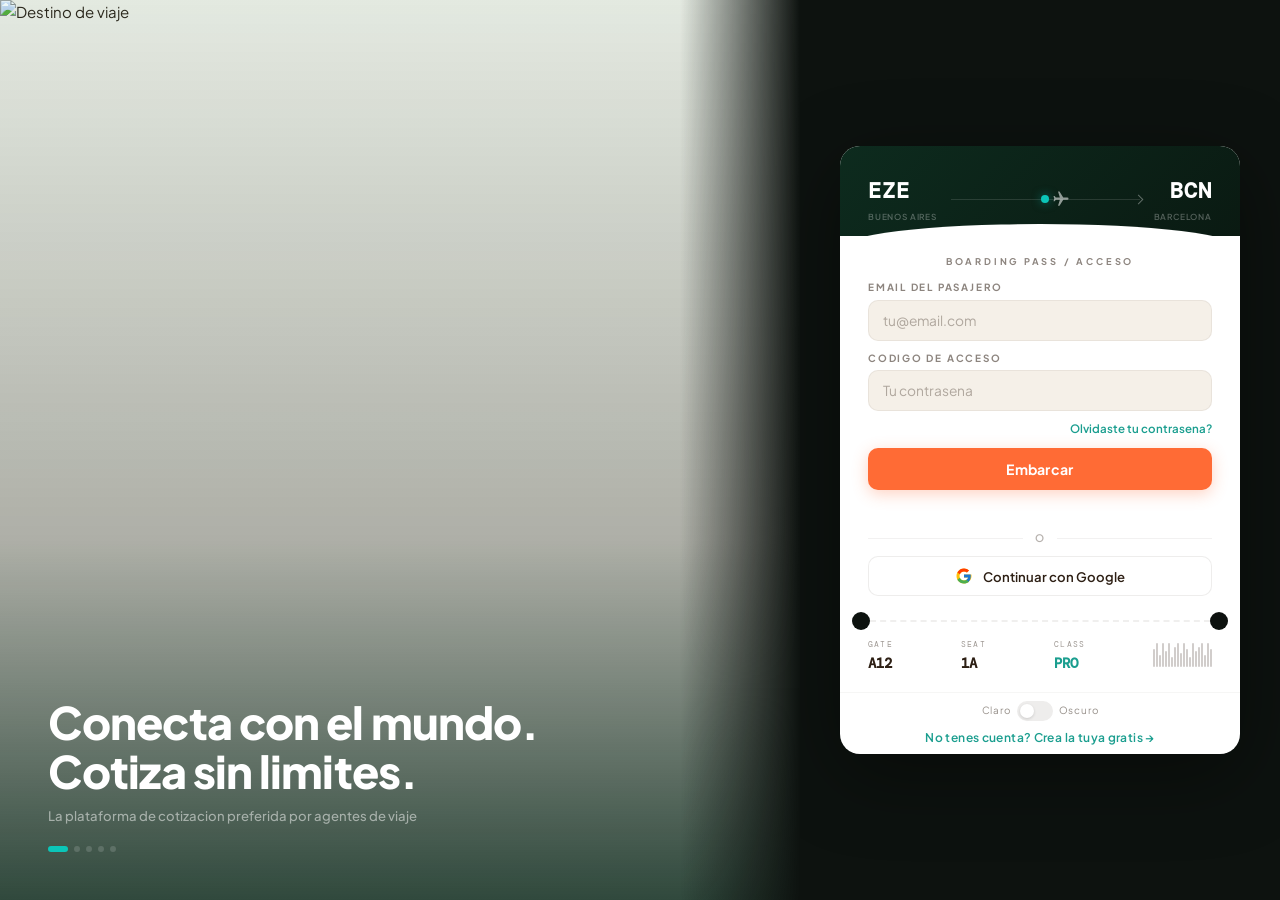
==== commit cce3b3be: "fix: galeria fotos PDF — reemplazar aspect-ratio por padding-bottom trick (print compat) (v0.25.46 ?" ====
--- a/index.html
+++ b/index.html
@@ -10,7 +10,7 @@
 
 <script src="https://cdn.jsdelivr.net/npm/@supabase/supabase-js@2"></script>
 <link href="https://fonts.googleapis.com/css2?family=DM+Sans:wght@400;500;700;800;900&family=Plus+Jakarta+Sans:wght@300;400;500;600;700;800&family=DM+Mono:wght@400;500&display=swap" rel="stylesheet">
-<link rel="stylesheet" href="styles.css?v=82">
+<link rel="stylesheet" href="styles.css?v=85">
 </head>
 <body>
 <div id="staging-banner" style="display:none;position:fixed;top:0;left:0;width:100%;height:28px;background:#FAEEDA;color:#854F0B;font-size:12px;font-family:sans-serif;align-items:center;justify-content:center;z-index:9999;border-bottom:1px solid #EF9F27;">Entorno de prueba — test.ermix.app</div>
@@ -1590,16 +1590,16 @@
 
 
 <!-- JS Modules -->
-<script src="js/config.js?v=82"></script>
-<script src="js/app-core.js?v=82"></script>
-<script src="js/app-form.js?v=82"></script>
-<script src="js/app-ia.js?v=82"></script>
-<script src="js/app-preview.js?v=82"></script>
-<script src="js/app-history.js?v=82"></script>
-<script src="js/app-admin.js?v=82"></script>
-<script src="js/app-quote.js?v=82"></script>
-<script src="js/app-promos.js?v=82"></script>
-<script src="js/app-ia-parser.js?v=82"></script>
-<script src="js/app-ingresos.js?v=82"></script>
+<script src="js/config.js?v=85"></script>
+<script src="js/app-core.js?v=85"></script>
+<script src="js/app-form.js?v=85"></script>
+<script src="js/app-ia.js?v=85"></script>
+<script src="js/app-preview.js?v=85"></script>
+<script src="js/app-history.js?v=85"></script>
+<script src="js/app-admin.js?v=85"></script>
+<script src="js/app-quote.js?v=85"></script>
+<script src="js/app-promos.js?v=85"></script>
+<script src="js/app-ia-parser.js?v=85"></script>
+<script src="js/app-ingresos.js?v=85"></script>
 </body>
 </html>
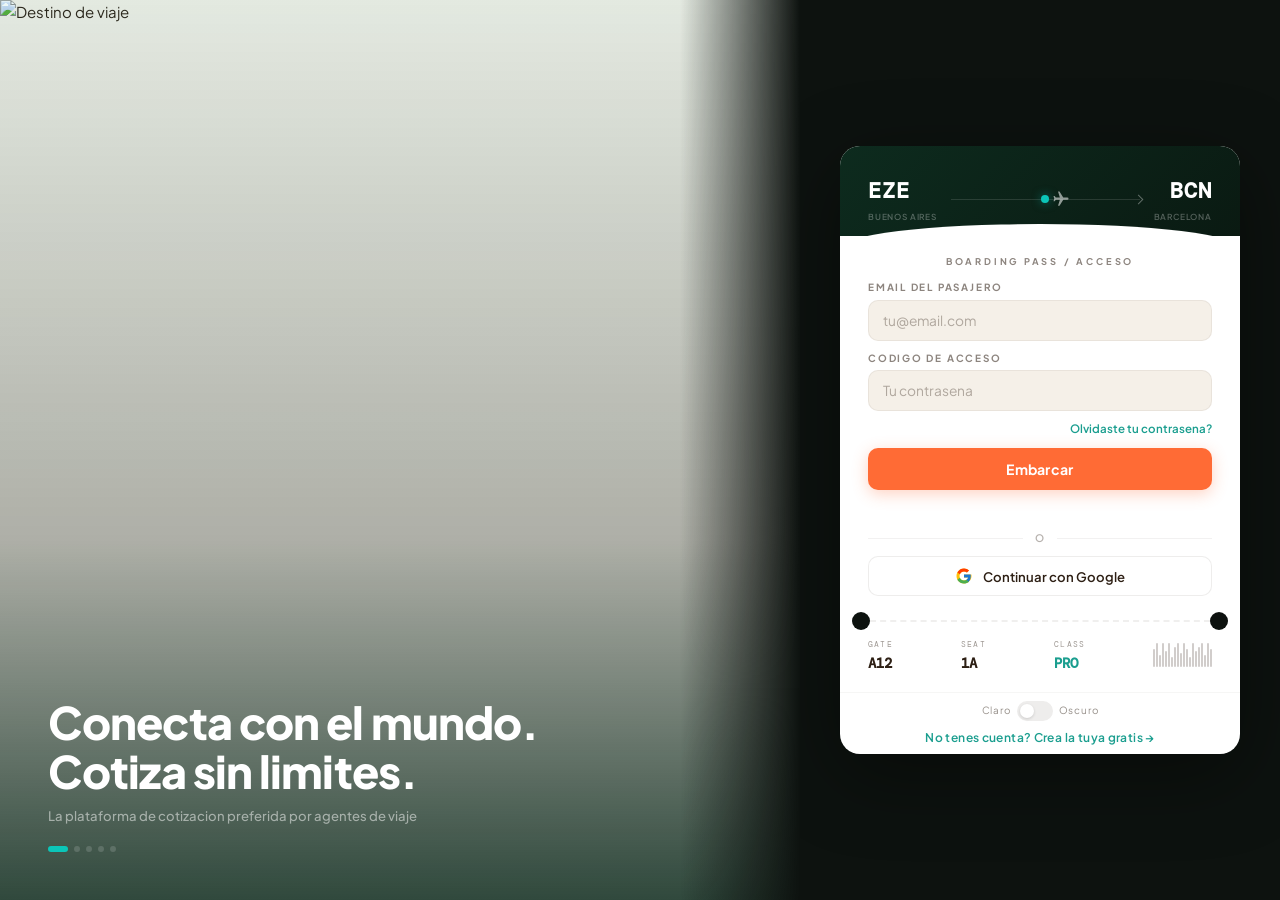
==== commit a5017344: "fix: retry x3 on statement timeout in saveQuote (v0.25.47 ?v=86)" ====
--- a/index.html
+++ b/index.html
@@ -10,7 +10,7 @@
 
 <script src="https://cdn.jsdelivr.net/npm/@supabase/supabase-js@2"></script>
 <link href="https://fonts.googleapis.com/css2?family=DM+Sans:wght@400;500;700;800;900&family=Plus+Jakarta+Sans:wght@300;400;500;600;700;800&family=DM+Mono:wght@400;500&display=swap" rel="stylesheet">
-<link rel="stylesheet" href="styles.css?v=85">
+<link rel="stylesheet" href="styles.css?v=86">
 </head>
 <body>
 <div id="staging-banner" style="display:none;position:fixed;top:0;left:0;width:100%;height:28px;background:#FAEEDA;color:#854F0B;font-size:12px;font-family:sans-serif;align-items:center;justify-content:center;z-index:9999;border-bottom:1px solid #EF9F27;">Entorno de prueba — test.ermix.app</div>
@@ -1590,16 +1590,16 @@
 
 
 <!-- JS Modules -->
-<script src="js/config.js?v=85"></script>
-<script src="js/app-core.js?v=85"></script>
-<script src="js/app-form.js?v=85"></script>
-<script src="js/app-ia.js?v=85"></script>
-<script src="js/app-preview.js?v=85"></script>
-<script src="js/app-history.js?v=85"></script>
-<script src="js/app-admin.js?v=85"></script>
-<script src="js/app-quote.js?v=85"></script>
-<script src="js/app-promos.js?v=85"></script>
-<script src="js/app-ia-parser.js?v=85"></script>
-<script src="js/app-ingresos.js?v=85"></script>
+<script src="js/config.js?v=86"></script>
+<script src="js/app-core.js?v=86"></script>
+<script src="js/app-form.js?v=86"></script>
+<script src="js/app-ia.js?v=86"></script>
+<script src="js/app-preview.js?v=86"></script>
+<script src="js/app-history.js?v=86"></script>
+<script src="js/app-admin.js?v=86"></script>
+<script src="js/app-quote.js?v=86"></script>
+<script src="js/app-promos.js?v=86"></script>
+<script src="js/app-ia-parser.js?v=86"></script>
+<script src="js/app-ingresos.js?v=86"></script>
 </body>
 </html>
